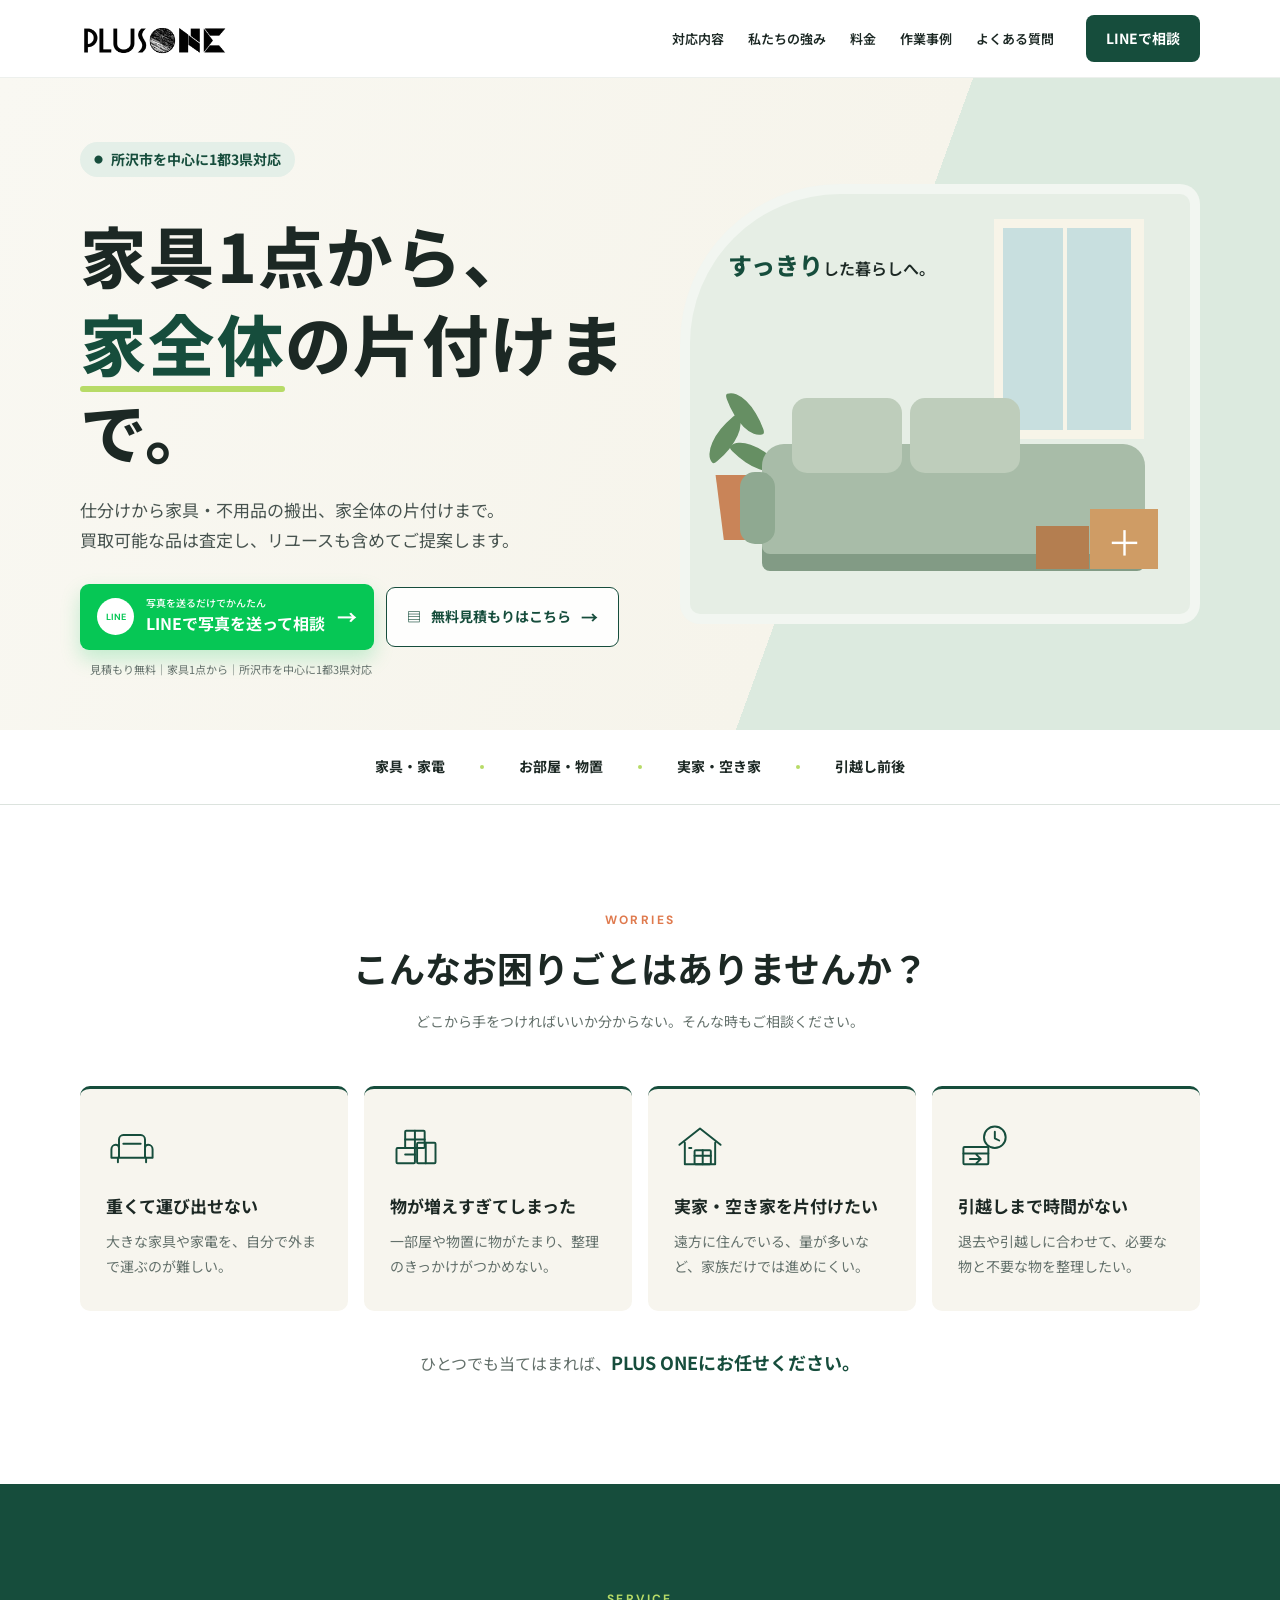
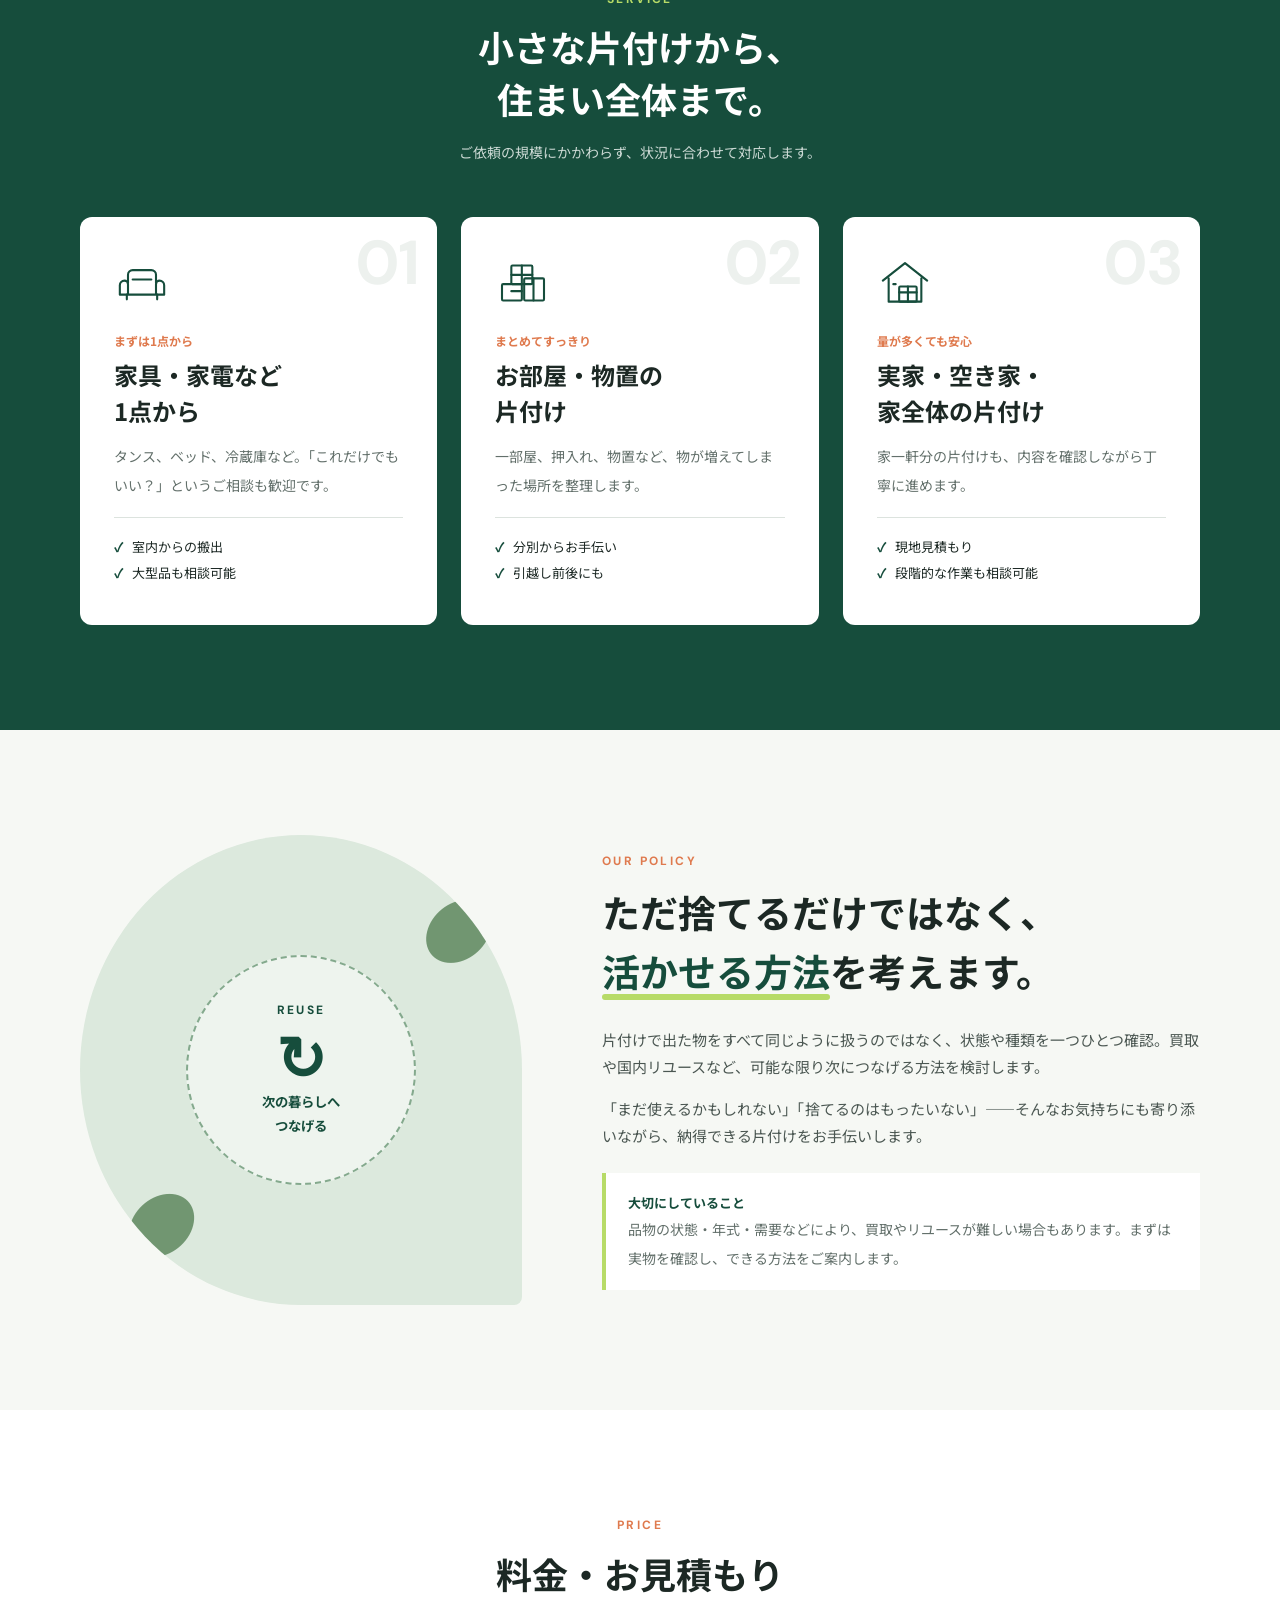
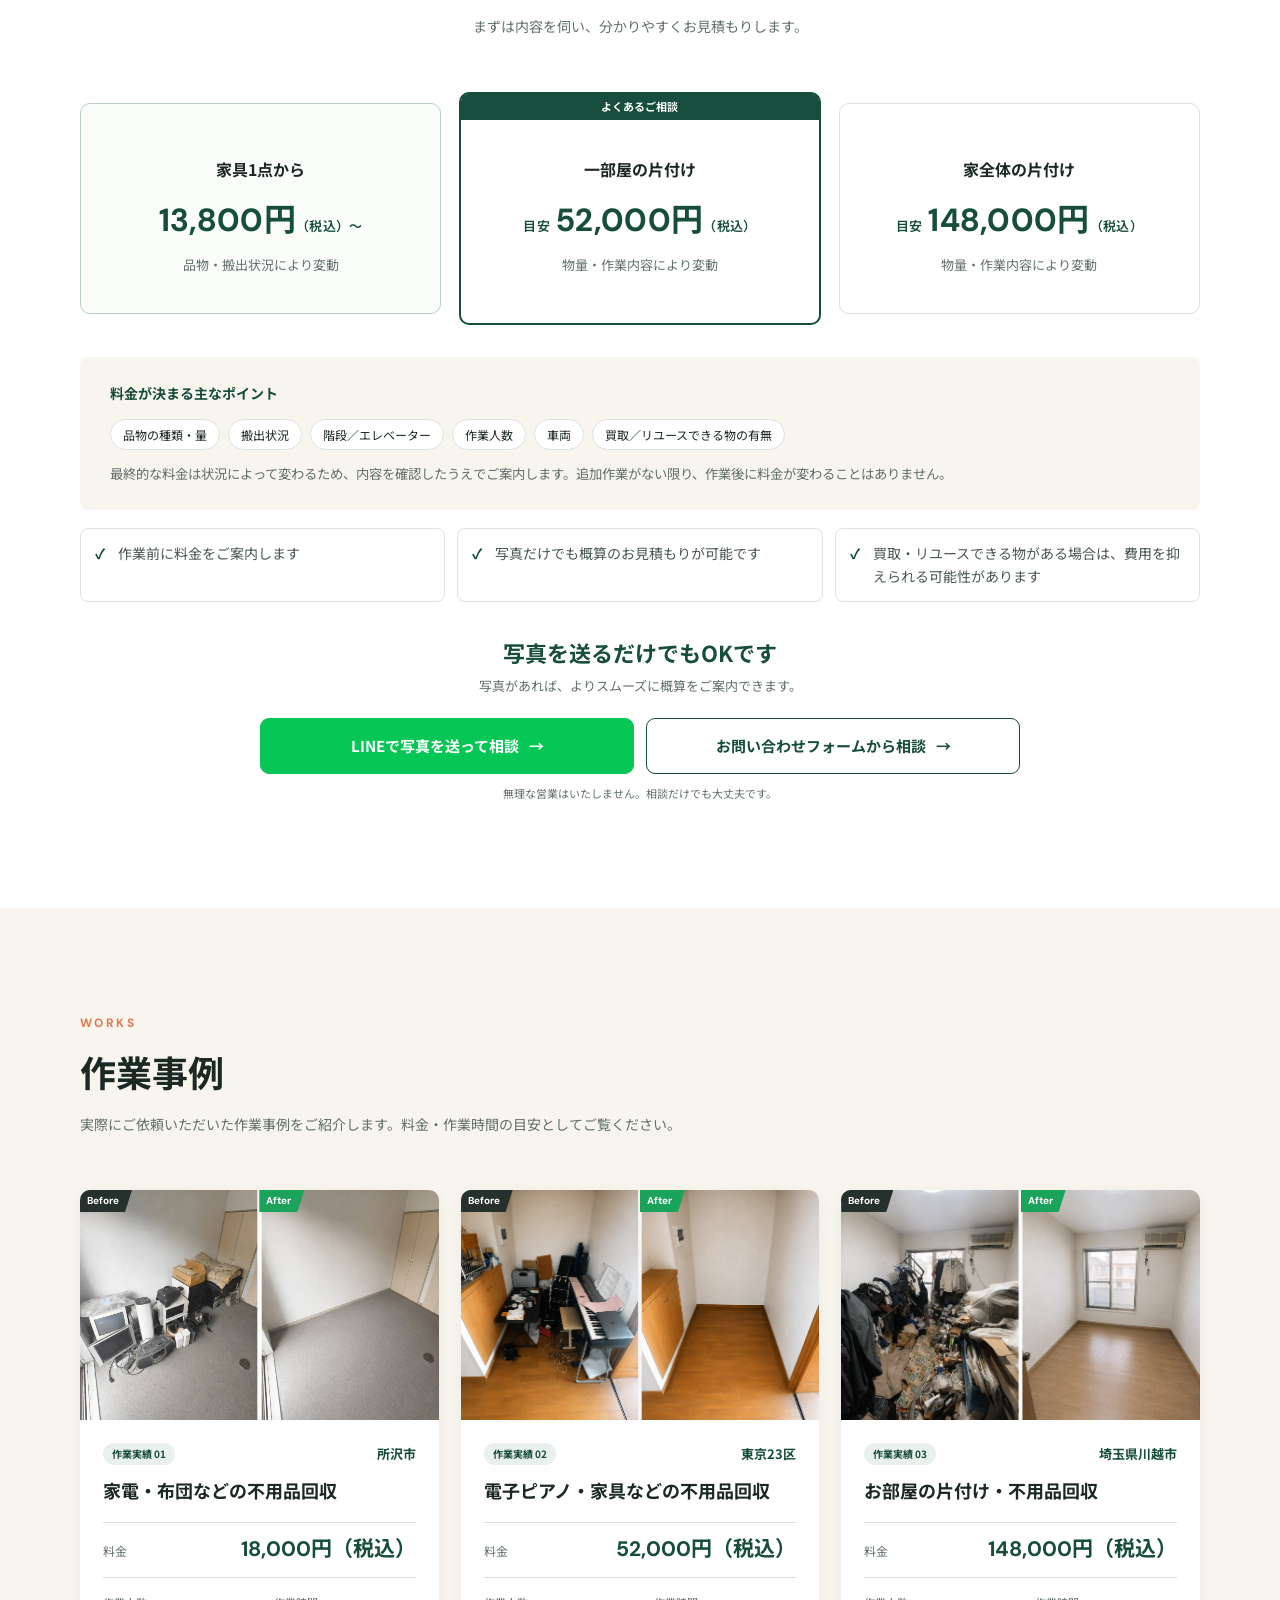
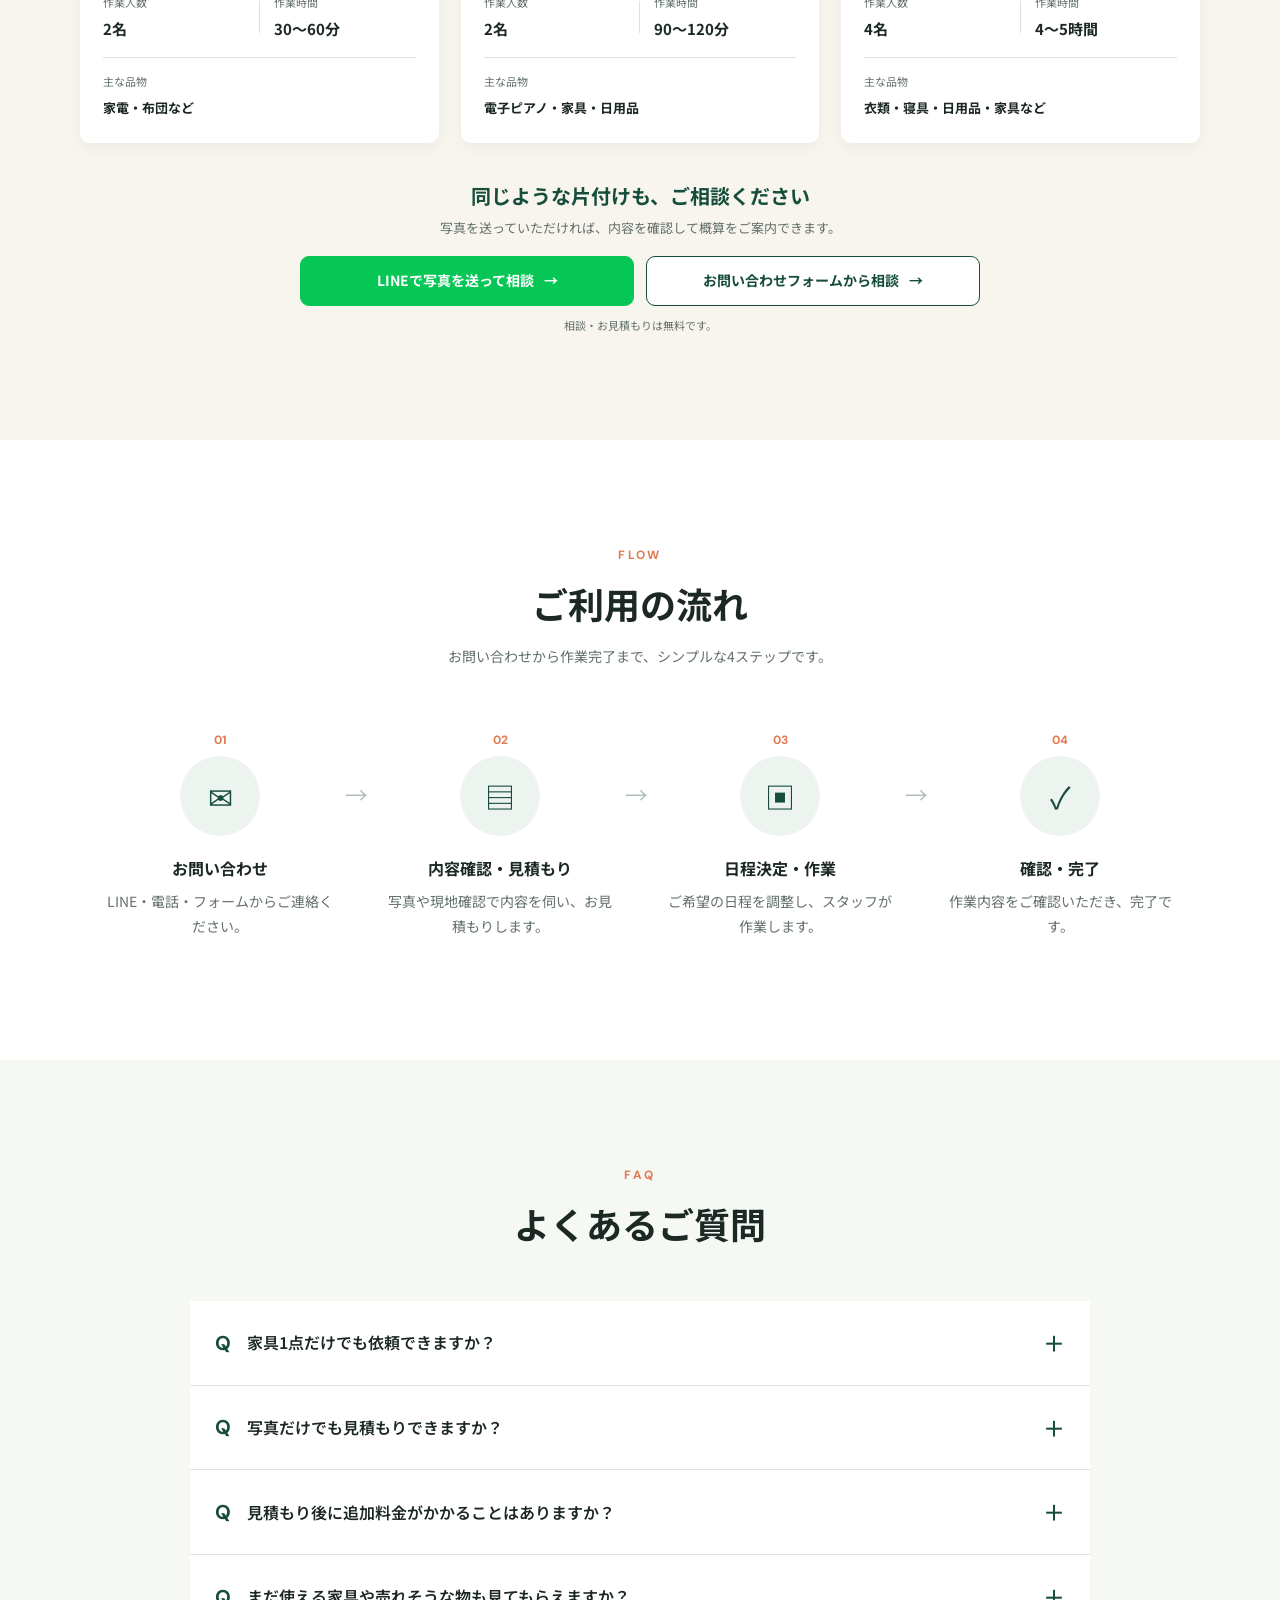
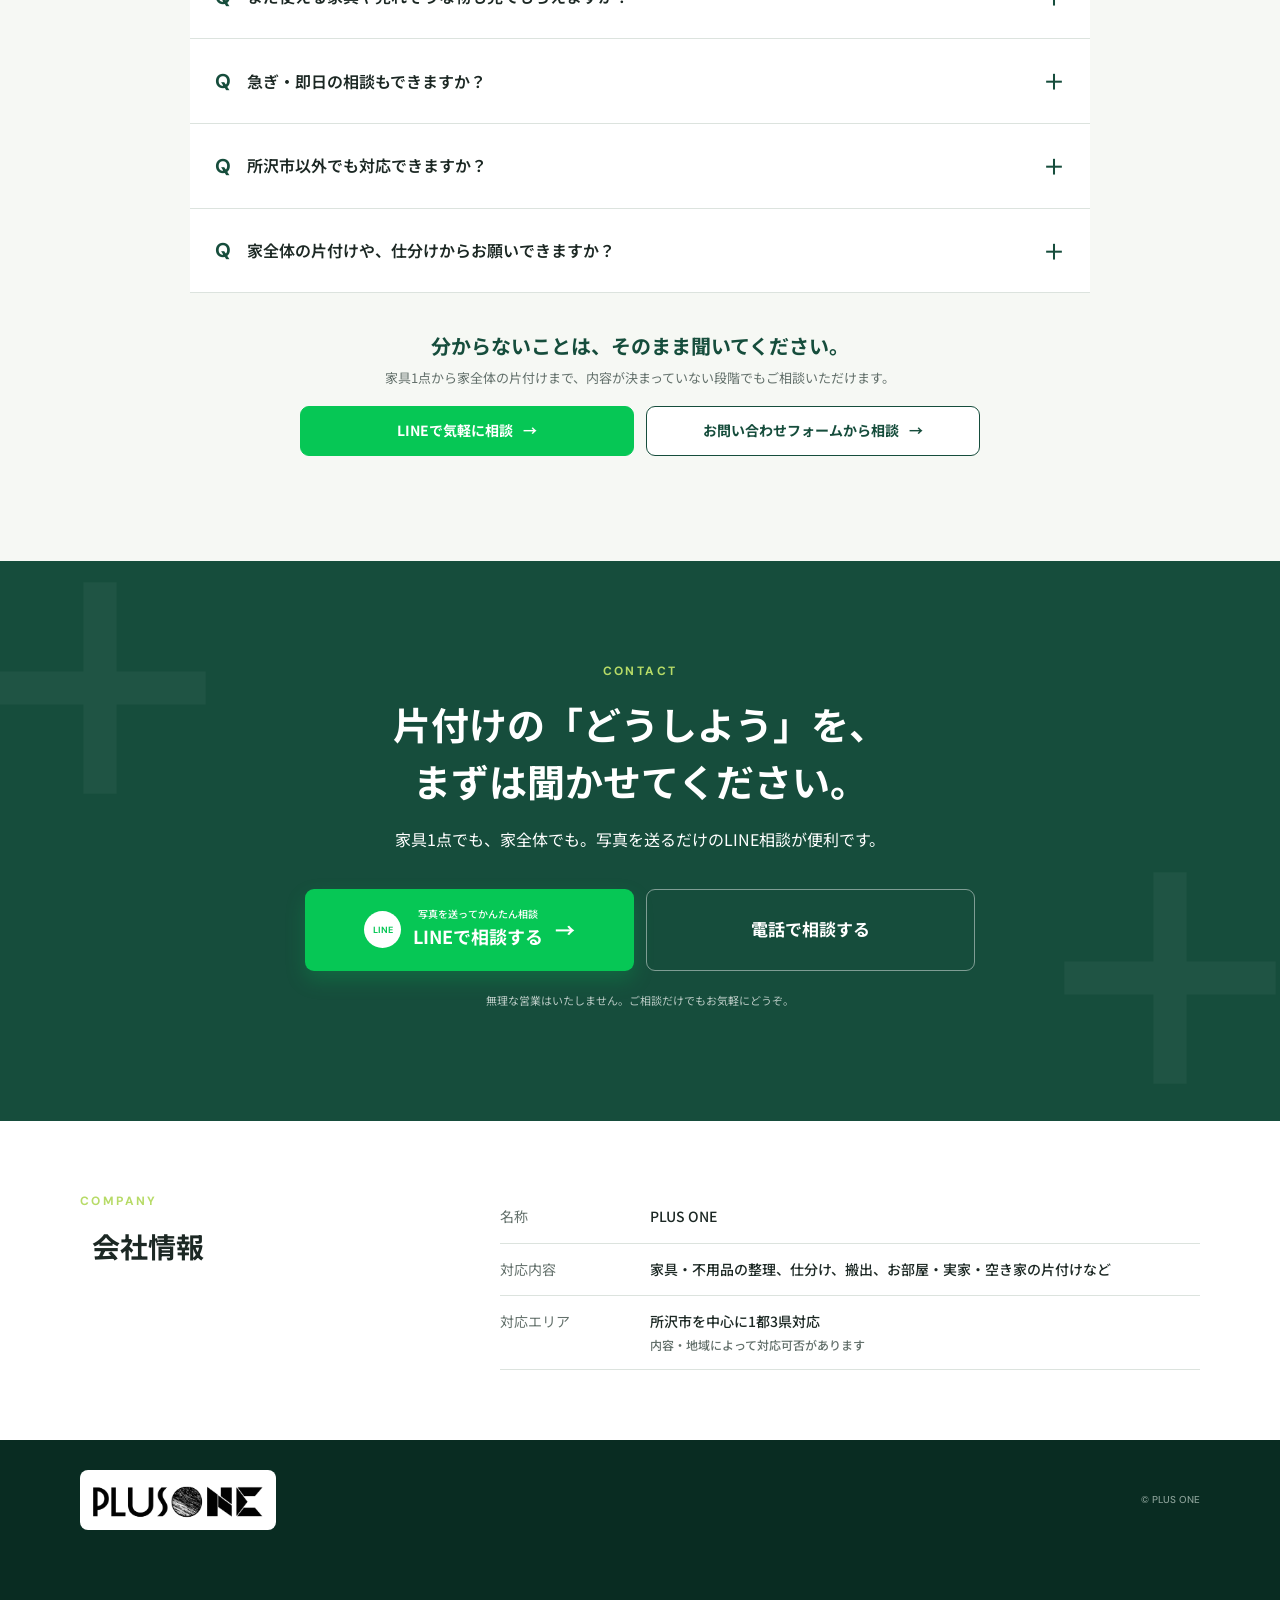
==== index.html @ 4923d628 "料金カードの補足文を簡潔化" ====
<!DOCTYPE html>
<html lang="ja">
<head>
  <meta charset="UTF-8">
  <meta name="viewport" content="width=device-width, initial-scale=1.0">
  <meta name="description" content="PLUS ONEは所沢市を中心に、不用品整理や家具・家電の搬出、お部屋・実家・空き家の片付けをお手伝いします。家具1点から家全体までご相談ください。">
  <title>PLUS ONE｜所沢市の不用品整理・お部屋の片付け</title>
  <link rel="preconnect" href="https://fonts.googleapis.com">
  <link rel="preconnect" href="https://fonts.gstatic.com" crossorigin>
  <link href="https://fonts.googleapis.com/css2?family=DM+Sans:wght@600;700&family=Noto+Sans+JP:wght@400;500;600;700;800&display=swap" rel="stylesheet">
  <link rel="stylesheet" href="styles.css?v=20261005-price-card-estimates">
</head>
<body>
  <header class="site-header">
    <div class="container header-inner">
      <a class="logo header-logo" href="#top" aria-label="PLUS ONE ホーム">
        <img class="header-logo-image" src="plusone-logo.png" width="150" height="50" alt="PLUS ONE 暮らしに、もうひとつの安心を。">
      </a>
      <nav class="desktop-nav" aria-label="メインナビゲーション">
        <a href="#services">対応内容</a><a href="#strength">私たちの強み</a><a href="#price">料金</a><a href="#works">作業事例</a><a href="#faq">よくある質問</a>
      </nav>
      <a class="header-cta" href="https://lin.ee/5X65XVP">LINEで相談</a>
    </div>
  </header>

  <main id="top">
    <section class="hero">
      <div class="container hero-grid">
        <div class="hero-copy">
          <p class="area-label"><span aria-hidden="true">●</span> 所沢市を中心に1都3県対応</p>
          <h1>家具1点から、<br><em>家全体</em>の片付けまで。</h1>
          <p class="hero-lead">仕分けから家具・不用品の搬出、家全体の片付けまで。<br>買取可能な品は査定し、リユースも含めてご提案します。</p>
          <div class="hero-actions">
            <a class="button button-line" href="https://lin.ee/5X65XVP"><span class="line-icon" aria-hidden="true">LINE</span><span><small>写真を送るだけでかんたん</small>LINEで写真を送って相談</span><b aria-hidden="true">→</b></a>
            <a class="button button-phone" href="#contact"><span aria-hidden="true">▤</span> 無料見積もりはこちら</a>
          </div>
          <div class="hero-contact-meta">
            <p class="hero-note">見積もり無料｜家具1点から｜所沢市を中心に1都3県対応</p>
          </div>
        </div>
        <div class="hero-visual" aria-label="片付いた心地よい部屋をイメージしたイラスト">
          <div class="sun"></div><div class="window"><i></i><i></i></div>
          <div class="plant"><i></i><i></i><i></i><b></b></div>
          <div class="sofa"><i></i><i></i><b></b></div>
          <div class="box box-one">＋</div><div class="box box-two"></div>
          <p><span>すっきり</span>した暮らしへ。</p>
        </div>
      </div>
      <div class="hero-trust">
        <div class="container"><span>家具・家電</span><i></i><span>お部屋・物置</span><i></i><span>実家・空き家</span><i></i><span>引越し前後</span></div>
      </div>
    </section>

    <section class="section concerns">
      <div class="container">
        <div class="section-heading"><p>WORRIES</p><h2>こんなお困りごとは<br class="mobile-only">ありませんか？</h2><span>どこから手をつければいいか分からない。そんな時もご相談ください。</span></div>
        <div class="concern-grid">
          <article><span class="line-art" aria-hidden="true"><svg viewBox="0 0 48 48"><path d="M12 24v-7a4 4 0 0 1 4-4h16a4 4 0 0 1 4 4v7"/><path d="M9 22a4 4 0 0 0-4 4v8h38v-8a4 4 0 0 0-4-4 3 3 0 0 0-3 3v9H12v-9a3 3 0 0 0-3-3Z"/><path d="M11 34v4m26-4v4M16 21h16"/></svg></span><h3>重くて運び出せない</h3><p>大きな家具や家電を、自分で外まで運ぶのが難しい。</p></article>
          <article><span class="line-art" aria-hidden="true"><svg viewBox="0 0 48 48"><rect x="6" y="25" width="17" height="14" rx="1"/><rect x="25" y="20" width="17" height="19" rx="1"/><rect x="14" y="9" width="18" height="16" rx="1"/><path d="M14 31h9m10-11v19M14 17h18m-9-8v16"/></svg></span><h3>物が増えすぎてしまった</h3><p>一部屋や物置に物がたまり、整理のきっかけがつかめない。</p></article>
          <article><span class="line-art" aria-hidden="true"><svg viewBox="0 0 48 48"><path d="M5 22 24 7l19 15M10 20v20h28V20"/><rect x="19" y="27" width="15" height="13" rx="1"/><path d="M19 32h15m-7.5-5v13M14 25h2"/></svg></span><h3>実家・空き家を片付けたい</h3><p>遠方に住んでいる、量が多いなど、家族だけでは進めにくい。</p></article>
          <article><span class="line-art" aria-hidden="true"><svg viewBox="0 0 48 48"><rect x="5" y="24" width="23" height="16" rx="1"/><path d="M5 30h23M11 35h10m-4-4 4 4-4 4"/><circle cx="34" cy="15" r="10"/><path d="M34 10v6l4 2"/></svg></span><h3>引越しまで時間がない</h3><p>退去や引越しに合わせて、必要な物と不要な物を整理したい。</p></article>
        </div>
        <p class="center-message">ひとつでも当てはまれば、<strong>PLUS ONEにお任せください。</strong></p>
      </div>
    </section>

    <section class="section services" id="services">
      <div class="container">
        <div class="section-heading light"><p>SERVICE</p><h2>小さな片付けから、<br>住まい全体まで。</h2><span>ご依頼の規模にかかわらず、状況に合わせて対応します。</span></div>
        <div class="service-grid">
          <article><div class="service-number">01</div><div class="service-icon" aria-hidden="true"><svg viewBox="0 0 48 48"><path d="M12 24v-7a4 4 0 0 1 4-4h16a4 4 0 0 1 4 4v7"/><path d="M9 22a4 4 0 0 0-4 4v8h38v-8a4 4 0 0 0-4-4 3 3 0 0 0-3 3v9H12v-9a3 3 0 0 0-3-3Z"/><path d="M11 34v4m26-4v4M16 21h16"/></svg></div><p>まずは1点から</p><h3>家具・家電など<br>1点から</h3><span>タンス、ベッド、冷蔵庫など。「これだけでもいい？」というご相談も歓迎です。</span><ul><li>室内からの搬出</li><li>大型品も相談可能</li></ul></article>
          <article><div class="service-number">02</div><div class="service-icon" aria-hidden="true"><svg viewBox="0 0 48 48"><rect x="6" y="25" width="17" height="14" rx="1"/><rect x="25" y="20" width="17" height="19" rx="1"/><rect x="14" y="9" width="18" height="16" rx="1"/><path d="M14 31h9m10-11v19M14 17h18m-9-8v16"/></svg></div><p>まとめてすっきり</p><h3>お部屋・物置の<br>片付け</h3><span>一部屋、押入れ、物置など、物が増えてしまった場所を整理します。</span><ul><li>分別からお手伝い</li><li>引越し前後にも</li></ul></article>
          <article><div class="service-number">03</div><div class="service-icon" aria-hidden="true"><svg viewBox="0 0 48 48"><path d="M5 22 24 7l19 15M10 20v20h28V20"/><rect x="19" y="27" width="15" height="13" rx="1"/><path d="M19 32h15m-7.5-5v13M14 25h2"/></svg></div><p>量が多くても安心</p><h3>実家・空き家・<br>家全体の片付け</h3><span>家一軒分の片付けも、内容を確認しながら丁寧に進めます。</span><ul><li>現地見積もり</li><li>段階的な作業も相談可能</li></ul></article>
        </div>
      </div>
    </section>

    <section class="section strength" id="strength">
      <div class="container strength-grid">
        <div class="reuse-visual"><div class="reuse-circle"><span>REUSE</span><b>↻</b><small>次の暮らしへ<br>つなげる</small></div><i class="leaf leaf-a">●</i><i class="leaf leaf-b">●</i></div>
        <div class="strength-copy">
          <p class="eyebrow">OUR POLICY</p>
          <h2>ただ捨てるだけではなく、<br><em>活かせる方法</em>を考えます。</h2>
          <p>片付けで出た物をすべて同じように扱うのではなく、状態や種類を一つひとつ確認。買取や国内リユースなど、可能な限り次につなげる方法を検討します。</p>
          <p>「まだ使えるかもしれない」「捨てるのはもったいない」——そんなお気持ちにも寄り添いながら、納得できる片付けをお手伝いします。</p>
          <div class="notice"><b>大切にしていること</b><span>品物の状態・年式・需要などにより、買取やリユースが難しい場合もあります。まずは実物を確認し、できる方法をご案内します。</span></div>
        </div>
      </div>
    </section>

    <section class="section pricing" id="price">
      <div class="container">
        <div class="section-heading"><p>PRICE</p><h2>料金・お見積もり</h2><span>まずは内容を伺い、分かりやすくお見積もりします。</span></div>
        <div class="price-grid">
          <article class="starter-price"><p>家具1点から</p><h3 class="price-amount">13,800円<small>（税込）〜</small></h3><span>品物・搬出状況により変動</span></article>
          <article class="featured"><b>よくあるご相談</b><p>一部屋の片付け</p><h3 class="price-amount"><small class="price-guide">目安</small>52,000円<small>（税込）</small></h3><span>物量・作業内容により変動</span></article>
          <article><p>家全体の片付け</p><h3 class="price-amount"><small class="price-guide">目安</small>148,000円<small>（税込）</small></h3><span>物量・作業内容により変動</span></article>
        </div>
        <div class="price-note">
          <b>料金が決まる主なポイント</b>
          <div class="price-factors">
            <span>品物の種類・量</span><span>搬出状況</span><span>階段／エレベーター</span><span>作業人数</span><span>車両</span><span>買取／リユースできる物の有無</span>
          </div>
          <small>最終的な料金は状況によって変わるため、内容を確認したうえでご案内します。追加作業がない限り、作業後に料金が変わることはありません。</small>
        </div>
        <ul class="price-assurance" aria-label="料金についてのご案内">
          <li>作業前に料金をご案内します</li>
          <li>写真だけでも概算のお見積もりが可能です</li>
          <li>買取・リユースできる物がある場合は、費用を抑えられる可能性があります</li>
        </ul>
        <div class="price-consultation">
          <div class="price-consultation-heading">
            <h3>写真を送るだけでもOKです</h3>
            <p>写真があれば、よりスムーズに概算をご案内できます。</p>
          </div>
          <div class="price-consultation-actions">
            <a class="price-consultation-line" href="https://lin.ee/5X65XVP">LINEで写真を送って相談 <b aria-hidden="true">→</b></a>
            <a class="price-consultation-form" href="https://plusone-jpn.com/contact/">お問い合わせフォームから相談 <b aria-hidden="true">→</b></a>
          </div>
          <p class="price-consultation-note">無理な営業はいたしません。相談だけでも大丈夫です。</p>
        </div>
      </div>
    </section>

    <section class="section works" id="works">
      <div class="container">
        <div class="section-heading align-left"><p>WORKS</p><h2>作業事例</h2><span>実際にご依頼いただいた作業事例をご紹介します。料金・作業時間の目安としてご覧ください。</span></div>
        <div class="works-grid">
          <article class="work-card">
            <div class="work-photo-wrap"><img class="work-photo" src="6524.jpg" alt="所沢市での片付け作業事例"></div>
            <div class="work-body">
              <div class="work-card-meta"><p class="preparing">作業実績 01</p><p class="work-area">所沢市</p></div>
              <h3>家電・布団などの不用品回収</h3>
              <div class="work-price"><span>料金</span><strong>18,000円（税込）</strong></div>
              <div class="work-scale"><span><small>作業人数</small><strong>2名</strong></span><i aria-hidden="true"></i><span><small>作業時間</small><strong>30〜60分</strong></span></div>
              <p class="work-items"><span>主な品物</span><strong>家電・布団など</strong></p>
            </div>
          </article>
          <article class="work-card">
            <div class="work-photo-wrap"><img class="work-photo" src="plusone-before-after.webp" alt="東京23区のマンションで電子ピアノ・家具を回収した作業事例"></div>
            <div class="work-body">
              <div class="work-card-meta"><p class="preparing">作業実績 02</p><p class="work-area">東京23区</p></div>
              <h3>電子ピアノ・家具などの不用品回収</h3>
              <div class="work-price"><span>料金</span><strong>52,000円（税込）</strong></div>
              <div class="work-scale"><span><small>作業人数</small><strong>2名</strong></span><i aria-hidden="true"></i><span><small>作業時間</small><strong>90〜120分</strong></span></div>
              <p class="work-items"><span>主な品物</span><strong>電子ピアノ・家具・日用品</strong></p>
            </div>
          </article>
          <article class="work-card">
            <div class="work-photo-wrap"><img class="work-photo" src="kawagoe-before-after.webp" alt="埼玉県川越市のアパート3階での片付け・不用品回収事例"></div>
            <div class="work-body">
              <div class="work-card-meta"><p class="preparing">作業実績 03</p><p class="work-area">埼玉県川越市</p></div>
              <h3>お部屋の片付け・不用品回収</h3>
              <div class="work-price"><span>料金</span><strong>148,000円（税込）</strong></div>
              <div class="work-scale"><span><small>作業人数</small><strong>4名</strong></span><i aria-hidden="true"></i><span><small>作業時間</small><strong>4〜5時間</strong></span></div>
              <p class="work-items"><span>主な品物</span><strong>衣類・寝具・日用品・家具など</strong></p>
            </div>
          </article>
        </div>
        <div class="works-consultation">
          <h3>同じような片付けも、ご相談ください</h3>
          <p>写真を送っていただければ、内容を確認して概算をご案内できます。</p>
          <div class="works-consultation-actions">
            <a class="works-consultation-line" href="https://lin.ee/5X65XVP">LINEで写真を送って相談 <b aria-hidden="true">→</b></a>
            <a class="works-consultation-form" href="https://plusone-jpn.com/contact/">お問い合わせフォームから相談 <b aria-hidden="true">→</b></a>
          </div>
          <small class="works-consultation-note">相談・お見積もりは無料です。</small>
        </div>
      </div>
    </section>

    <section class="section flow" id="flow">
      <div class="container">
        <div class="section-heading"><p>FLOW</p><h2>ご利用の流れ</h2><span>お問い合わせから作業完了まで、シンプルな4ステップです。</span></div>
        <ol class="flow-list">
          <li><b>01</b><span class="flow-icon">✉</span><div><h3>お問い合わせ</h3><p>LINE・電話・フォームからご連絡ください。</p></div></li>
          <li><b>02</b><span class="flow-icon">▤</span><div><h3>内容確認・見積もり</h3><p>写真や現地確認で内容を伺い、お見積もりします。</p></div></li>
          <li><b>03</b><span class="flow-icon">▣</span><div><h3>日程決定・作業</h3><p>ご希望の日程を調整し、スタッフが作業します。</p></div></li>
          <li><b>04</b><span class="flow-icon">✓</span><div><h3>確認・完了</h3><p>作業内容をご確認いただき、完了です。</p></div></li>
        </ol>
      </div>
    </section>

    <section class="section faq" id="faq">
      <div class="container narrow">
        <div class="section-heading"><p>FAQ</p><h2>よくあるご質問</h2></div>
        <div class="faq-list">
          <details name="faq-accordion"><summary><b>Q</b>家具1点だけでも依頼できますか？<span aria-hidden="true">＋</span></summary><p><b>A</b>はい、家具1点からご相談いただけます。品物の大きさや搬出状況などを確認したうえで料金をご案内します。1点のみの場合は出張・車両費などの関係で割高になる場合もあるため、ご自身で処分できる方法がある場合は、その方法も含めてご案内します。</p></details>
          <details name="faq-accordion"><summary><b>Q</b>写真だけでも見積もりできますか？<span aria-hidden="true">＋</span></summary><p><b>A</b>はい。LINEなどで品物やお部屋、搬出経路が分かる写真を送っていただければ、概算のお見積もりをご案内できます。内容によっては正確な料金確認のため、追加の写真や現地確認をお願いする場合があります。</p></details>
          <details name="faq-accordion"><summary><b>Q</b>見積もり後に追加料金がかかることはありますか？<span aria-hidden="true">＋</span></summary><p><b>A</b>作業前に内容と料金をご案内し、ご納得いただいてから作業を開始します。事前に伺っていない品物の追加や作業内容の変更などがない限り、作業後に料金が変わることはありません。</p></details>
          <details name="faq-accordion"><summary><b>Q</b>まだ使える家具や売れそうな物も見てもらえますか？<span aria-hidden="true">＋</span></summary><p><b>A</b>はい。買取やリユースが可能か確認します。できるだけ捨てずに活かせる方法を検討します。ただし、状態や品物によっては買取・リユースできない場合があります。</p></details>
          <details name="faq-accordion"><summary><b>Q</b>急ぎ・即日の相談もできますか？<span aria-hidden="true">＋</span></summary><p><b>A</b>はい、ご相談いただけます。当日の予約状況や作業内容によって対応できない場合もありますが、まずは希望日時をお知らせください。できる限り対応可能な日程をご案内します。</p></details>
          <details name="faq-accordion"><summary><b>Q</b>所沢市以外でも対応できますか？<span aria-hidden="true">＋</span></summary><p><b>A</b>はい。所沢市を中心に、埼玉県・東京都など周辺地域もご相談いただけます。地域や作業内容によって対応可否が異なる場合がありますので、作業場所をお知らせください。</p></details>
          <details name="faq-accordion"><summary><b>Q</b>家全体の片付けや、仕分けからお願いできますか？<span aria-hidden="true">＋</span></summary><p><b>A</b>はい。家具1点だけでなく、お部屋・実家・空き家などの片付けもご相談いただけます。「何を残すか決まっていない」という段階でも、仕分け・搬出・買取やリユースの検討まで、内容に合わせて対応します。</p></details>
        </div>
        <div class="faq-consultation">
          <h3>分からないことは、そのまま聞いてください。</h3>
          <p>家具1点から家全体の片付けまで、内容が決まっていない段階でもご相談いただけます。</p>
          <div class="faq-consultation-actions">
            <a class="faq-consultation-line" href="https://lin.ee/5X65XVP">LINEで気軽に相談 <b aria-hidden="true">→</b></a>
            <a class="faq-consultation-form" href="https://plusone-jpn.com/contact/">お問い合わせフォームから相談 <b aria-hidden="true">→</b></a>
          </div>
        </div>
      </div>
    </section>

    <section class="contact" id="contact">
      <div class="container contact-inner">
        <p class="eyebrow">CONTACT</p><h2>片付けの「どうしよう」を、<br>まずは聞かせてください。</h2><p>家具1点でも、家全体でも。写真を送るだけのLINE相談が便利です。</p>
        <div class="contact-actions">
          <a class="button button-line" href="https://lin.ee/5X65XVP"><span class="line-icon">LINE</span><span><small>写真を送ってかんたん相談</small>LINEで相談する</span><b>→</b></a>
          <a class="phone-unset" href="tel:07085431631"><strong>電話で相談する</strong></a>
        </div>
        <p class="contact-note">無理な営業はいたしません。ご相談だけでもお気軽にどうぞ。</p>
      </div>

      <div class="company">
        <div class="container company-grid">
        <div><p class="eyebrow">COMPANY</p><h2>会社情報</h2></div>
        <dl><div><dt>名称</dt><dd>PLUS ONE</dd></div><div><dt>対応内容</dt><dd>家具・不用品の整理、仕分け、搬出、お部屋・実家・空き家の片付けなど</dd></div><div><dt>対応エリア</dt><dd>所沢市を中心に1都3県対応<small>内容・地域によって対応可否があります</small></dd></div></dl>
        </div>
      </div>
    </section>
  </main>

  <footer><div class="container"><a class="logo footer-logo" href="#top" aria-label="PLUS ONE ホーム"><img class="footer-logo-image" src="plusone-logo.png" width="180" height="60" alt="PLUS ONE 暮らしに、もうひとつの安心を。"></a><p>© PLUS ONE</p></div></footer>

  <nav class="mobile-fixed" aria-label="お問い合わせ">
    <a href="tel:07085431631"><span>☎</span>電話</a><a class="line" href="https://lin.ee/5X65XVP"><span>LINE</span>LINE相談</a><a href="https://plusone-jpn.com/contact/"><span>▤</span>お問い合わせ</a>
  </nav>
  <script src="script.js"></script>
</body>
</html>
---- styles.css ----
:root{--green:#164d3c;--green-dark:#0c3529;--mint:#dff1e6;--lime:#b7db67;--cream:#f7f5ee;--orange:#df7a4e;--ink:#1c2824;--muted:#63706b;--line:#dce3de;--white:#fff;--shadow:0 16px 40px rgba(15,53,42,.10)}
*{box-sizing:border-box}html{scroll-behavior:smooth;scroll-padding-top:82px}body{margin:0;color:var(--ink);font-family:"Noto Sans JP",sans-serif;font-size:16px;line-height:1.8;background:#fff}a{color:inherit;text-decoration:none}.container{width:min(1120px,calc(100% - 40px));margin:auto}.narrow{max-width:900px}.site-header{height:78px;background:rgba(255,255,255,.96);position:sticky;top:0;z-index:30;border-bottom:1px solid #edf0ed}.header-inner{height:100%;display:flex;align-items:center;gap:32px}.logo{display:flex;align-items:center;gap:10px;font-family:"DM Sans",sans-serif;font-size:22px;font-weight:700;letter-spacing:.04em;line-height:1}.logo-mark{display:grid;place-items:center;width:38px;height:38px;border-radius:50% 50% 50% 12px;background:var(--green);color:var(--lime);font-size:26px}.logo small{display:block;font-family:"Noto Sans JP",sans-serif;font-size:8px;letter-spacing:.08em;margin-top:5px;color:var(--muted)}.desktop-nav{display:flex;gap:24px;margin-left:auto;font-size:13px;font-weight:600}.desktop-nav a:hover{color:var(--green)}.header-cta{background:var(--green);color:#fff;padding:11px 20px;border-radius:8px;font-size:14px;font-weight:700}.hero{background:linear-gradient(110deg,#f9f8f2 0%,#f6f4eb 63%,#dceadf 63%)}.hero-grid{min-height:600px;display:grid;grid-template-columns:1.03fr .97fr;align-items:center;gap:48px;padding-top:50px;padding-bottom:50px}.area-label{display:inline-flex;align-items:center;gap:8px;background:#e4efe8;color:var(--green);padding:5px 14px;border-radius:99px;font-size:14px;font-weight:700}.area-label span{font-size:9px}.hero h1{font-size:clamp(42px,5.2vw,68px);letter-spacing:.02em;line-height:1.32;margin:20px 0;font-weight:800}.hero h1 em,.strength h2 em{color:var(--green);font-style:normal;position:relative}.hero h1 em:after,.strength h2 em:after{content:"";position:absolute;left:0;right:0;bottom:-2px;height:6px;background:var(--lime);border-radius:5px}.hero-lead{font-size:17px;color:#47534f}.hero-actions{display:flex;gap:12px;margin-top:28px}.button{min-height:66px;border-radius:9px;display:flex;justify-content:center;align-items:center;font-weight:700}.button-line{background:#06c755;color:#fff;gap:12px;padding:10px 17px;box-shadow:0 9px 20px rgba(6,199,85,.22)}.button-line small{display:block;font-size:10px;font-weight:500;line-height:1.3}.button-line b{font-size:20px}.line-icon{font-family:"DM Sans";font-size:9px;background:#fff;color:#06c755;border-radius:50%;width:37px;height:37px;display:grid;place-items:center}.button-phone{border:1px solid #aeb8b3;padding:10px 22px;background:#fff}.hero-contact-meta{display:flex;align-items:center;gap:14px;margin:10px 0 0 10px;flex-wrap:wrap}.hero-note{font-size:11px;color:var(--muted);margin:0}.hero-phone{font-size:13px;color:var(--green);font-weight:700;white-space:nowrap}.hero-visual{height:440px;position:relative;border-radius:160px 20px 20px 20px;background:#e6eee5;overflow:hidden;border:10px solid rgba(255,255,255,.45)}.hero-visual p{position:absolute;top:38px;left:38px;line-height:1.4;font-weight:600}.hero-visual p span{color:var(--green);font-size:24px;font-weight:800}.sun{position:absolute;right:72px;top:42px;width:60px;height:60px;border-radius:50%;background:#d4e699}.window{position:absolute;right:46px;top:25px;width:150px;height:220px;border:9px solid #f7f4e8;background:#c8dfdf;display:grid;grid-template-columns:1fr 1fr;gap:5px}.window i{border-right:4px solid #f7f4e8}.sofa{position:absolute;left:72px;right:45px;bottom:60px;height:110px;background:#a8bca8;border-radius:22px 22px 8px 8px;box-shadow:0 17px 0 #829b85}.sofa:before{content:"";position:absolute;left:-22px;top:28px;width:35px;height:72px;background:#8fa991;border-radius:15px}.sofa i{position:absolute;top:-46px;width:110px;height:75px;background:#becdbb;border-radius:15px}.sofa i:first-child{left:30px}.sofa i:nth-child(2){left:148px}.plant{position:absolute;left:20px;bottom:74px}.plant b{display:block;width:55px;height:65px;background:#c98458;clip-path:polygon(10% 0,90% 0,75% 100%,25% 100%)}.plant i{position:absolute;width:50px;height:24px;background:#668f63;border-radius:100% 10%;transform:rotate(45deg);top:-30px;left:20px}.plant i:nth-child(2){transform:rotate(140deg);left:-10px;top:-48px}.plant i:nth-child(3){transform:rotate(70deg);left:10px;top:-73px}.box{position:absolute;background:#cf9c65;bottom:45px;right:32px;color:#fff;font-size:35px;text-align:center;width:68px;height:60px}.box-two{right:101px;width:53px;height:43px;background:#b47e50}.hero-trust{background:#fff;border-bottom:1px solid var(--line)}.hero-trust .container{height:74px;display:flex;align-items:center;justify-content:center;gap:35px;font-size:14px;font-weight:700}.hero-trust i{width:4px;height:4px;border-radius:50%;background:var(--lime)}.section{padding:105px 0}.section-heading{text-align:center;margin-bottom:52px}.section-heading>p,.eyebrow{font-family:"DM Sans",sans-serif;color:var(--orange);font-size:12px;letter-spacing:.2em;font-weight:700;margin:0 0 10px}.section-heading h2{font-size:36px;line-height:1.45;margin:0 0 12px}.section-heading>span{color:var(--muted);font-size:14px}.concerns{background:#fff}.concern-grid{display:grid;grid-template-columns:repeat(4,1fr);gap:16px}.concern-grid article{background:var(--cream);padding:32px 26px;border-radius:10px;border-top:3px solid var(--green)}.concern-grid h3{font-size:17px;margin:18px 0 7px}.concern-grid p{font-size:13px;color:var(--muted);margin:0}.line-art{width:52px;height:52px;color:var(--green);display:grid;place-items:center}.line-art svg{display:block;width:52px;height:52px;fill:none;stroke:currentColor;stroke-width:1.8;stroke-linecap:round;stroke-linejoin:round}.center-message{text-align:center;margin:35px 0 0;color:var(--muted)}.center-message strong{color:var(--green);font-size:18px}.services{background:var(--green);color:#fff}.section-heading.light>p{color:var(--lime)}.section-heading.light>span{color:#cbd9d4}.service-grid{display:grid;grid-template-columns:repeat(3,1fr);gap:24px}.service-grid article{position:relative;background:#fff;color:var(--ink);border-radius:12px;padding:38px 34px;overflow:hidden}.service-number{position:absolute;right:18px;top:5px;color:#edf1ee;font:700 62px "DM Sans"}.service-icon{width:56px;height:70px;color:var(--green);display:grid;place-items:start center}.service-icon svg{display:block;width:56px;height:56px;fill:none;stroke:currentColor;stroke-width:1.8;stroke-linecap:round;stroke-linejoin:round}.service-grid article>p{color:var(--orange);font-weight:700;font-size:12px;margin:5px 0}.service-grid h3{font-size:24px;line-height:1.5;margin:5px 0 12px}.service-grid article>span{font-size:14px;color:var(--muted)}.service-grid ul{padding:14px 0 0;margin:18px 0 0;border-top:1px solid var(--line);list-style:none}.service-grid li{font-size:13px;margin:3px 0}.service-grid li:before{content:"✓";color:var(--green);margin-right:8px;font-weight:800}.strength{background:#f6f8f4}.strength-grid{display:grid;grid-template-columns:.85fr 1.15fr;gap:80px;align-items:center}.reuse-visual{height:470px;background:#dce9dd;border-radius:50% 50% 8px 50%;display:grid;place-items:center;position:relative;overflow:hidden}.reuse-circle{width:230px;height:230px;border:2px dashed #84a98d;border-radius:50%;display:flex;flex-direction:column;align-items:center;justify-content:center;color:var(--green);background:rgba(255,255,255,.5)}.reuse-circle span{font:700 12px "DM Sans";letter-spacing:.2em}.reuse-circle b{font-size:60px;line-height:1.2}.reuse-circle small{text-align:center;font-weight:700}.leaf{position:absolute;color:#719671;font-size:70px}.leaf-a{left:40px;bottom:20px}.leaf-b{right:35px;top:30px}.strength h2{font-size:38px;line-height:1.55;margin:8px 0 25px}.strength-copy>p:not(.eyebrow){font-size:15px;color:#4b5752}.notice{background:#fff;border-left:4px solid var(--lime);padding:18px 22px;margin-top:24px}.notice b{display:block;color:var(--green);font-size:13px}.notice span{font-size:12px;color:var(--muted)}.pricing{background:#fff}.price-grid{display:grid;grid-template-columns:repeat(3,1fr);gap:18px;align-items:center}.price-grid article{border:1px solid var(--line);padding:35px 25px;text-align:center;border-radius:10px}.price-grid article>p{font-weight:700}.price-grid h3{color:var(--green);font-size:20px;margin:18px 0 5px}.price-grid span{font-size:12px;color:var(--muted)}.price-grid .featured{border:2px solid var(--green);padding-top:45px;padding-bottom:45px;position:relative}.price-grid .featured>b{position:absolute;top:0;left:0;right:0;background:var(--green);color:#fff;font-size:11px;padding:3px;border-radius:7px 7px 0 0}.price-note{margin-top:32px;padding:24px 30px;background:var(--cream);display:flex;align-items:center;gap:16px;flex-wrap:wrap;border-radius:8px}.price-note>b{font-size:14px;margin-right:6px}.price-note>span{background:#fff;border:1px solid var(--line);font-size:12px;padding:4px 12px;border-radius:99px}.price-note>small{width:100%;color:var(--muted)}.works{background:var(--cream)}.align-left{text-align:left}.works-grid{display:grid;grid-template-columns:repeat(3,1fr);gap:22px;grid-auto-rows:1fr}.works-grid article{background:#fff;border-radius:10px;overflow:hidden;box-shadow:0 4px 15px rgba(30,50,40,.05);height:100%;display:flex;flex-direction:column;position:relative}.works-grid article:before,.works-grid article:after{position:absolute;top:0;z-index:2;box-sizing:border-box;height:20px;padding:4px 13px 4px 7px;color:#fff;font:700 10px/12px "DM Sans",sans-serif;clip-path:polygon(0 0,100% 0,calc(100% - 7px) 100%,0 100%)}.works-grid article:before{content:"Before";left:0;background:#26312d}.works-grid article:after{content:"After";left:50%;background:#1ca35b}.photo-placeholder{height:205px;background:repeating-linear-gradient(135deg,#e3e9e4,#e3e9e4 2px,#edf1ed 2px,#edf1ed 12px);display:flex;flex-direction:column;align-items:center;justify-content:center;color:#819087}.photo-placeholder span{font:700 14px "DM Sans";letter-spacing:.2em}.photo-placeholder small{font-size:11px}.work-photo{display:block;width:100%;height:250px;object-fit:cover}.works-grid article>div:last-child{padding:23px;flex:1}.preparing{display:inline-block;background:#eaf0eb;color:var(--green);font-size:10px;font-weight:700;padding:2px 9px;border-radius:99px;margin:0}.works-grid h3{font-size:18px;margin:9px 0 15px}.works-grid dl{margin:0}.works-grid dl div{display:flex;border-top:1px solid #edf0ed;padding:5px 0;font-size:12px}.works-grid dt{color:var(--muted);width:90px}.works-grid dd{margin:0}.flow{background:#fff}.flow-list{list-style:none;padding:0;margin:0;display:grid;grid-template-columns:repeat(4,1fr)}.flow-list li{position:relative;text-align:center;padding:10px 24px}.flow-list li:not(:last-child):after{content:"→";position:absolute;right:-8px;top:52px;color:#b2c0ba;font-size:23px}.flow-list li>b{font:700 12px "DM Sans";color:var(--orange);display:block}.flow-icon{display:grid;place-items:center;width:80px;height:80px;border-radius:50%;background:#edf4ef;color:var(--green);font-size:30px;margin:8px auto 18px}.flow-list h3{font-size:16px;margin:0}.flow-list p{font-size:12px;color:var(--muted);margin:6px 0}.faq{background:#f6f8f4}.faq-list details{background:#fff;border-bottom:1px solid var(--line)}.faq-list summary{list-style:none;display:flex;align-items:center;gap:16px;padding:22px 25px;font-weight:600;cursor:pointer}.faq-list summary::-webkit-details-marker{display:none}.faq-list summary>b{font:700 20px "DM Sans";color:var(--green)}.faq-list summary>span{margin-left:auto;color:var(--green);font-size:22px;transition:.2s}.faq-list details[open] summary>span{transform:rotate(45deg)}.faq-list details p{margin:0;padding:0 25px 22px 65px;color:var(--muted);font-size:14px}.faq-list details p b{color:var(--orange);font-size:18px;margin-right:12px}.contact{background:var(--green);color:#fff;text-align:center;position:relative;overflow:hidden}.contact:before,.contact:after{content:"＋";position:absolute;color:rgba(255,255,255,.04);font-size:300px;font-weight:800;line-height:1}.contact:before{left:-50px;top:-40px}.contact:after{right:-40px;top:250px}.contact-inner{position:relative;z-index:1;padding-top:100px;padding-bottom:100px}.contact .eyebrow{color:var(--lime)}.contact h2{font-size:38px;line-height:1.5;margin:12px}.contact>p{color:#c8d5d0}.contact-actions{margin:35px auto 20px;display:grid;grid-template-columns:1fr 1fr;gap:12px;max-width:670px}.contact .button-line{min-height:82px;font-size:18px}.phone-unset{min-height:82px;border:1px solid rgba(255,255,255,.45);border-radius:9px;display:flex;flex-direction:column;justify-content:center}.phone-unset span,.phone-unset small{font-size:10px}.phone-unset strong{font-size:17px}.contact-note{font-size:11px;color:#bacbc5}.company{padding:70px 0;background:#fff;color:var(--ink);text-align:left;position:relative;z-index:1}.company-grid{display:grid;grid-template-columns:1fr 2fr;gap:70px}.company h2{font-size:28px}.company dl{margin:0}.company dl div{display:grid;grid-template-columns:150px 1fr;padding:13px 0;border-bottom:1px solid var(--line);font-size:13px}.company dt{color:var(--muted)}.company dd{margin:0;font-weight:500}.company dd small{display:block;color:var(--muted)}footer{background:#092c22;color:#fff;padding:30px 0 95px}footer .container{display:flex;align-items:center;justify-content:space-between}.footer-logo .logo-mark{background:#fff;color:var(--green)}.footer-logo small{color:#a9bdb6}footer p{font:500 10px "DM Sans";color:#8ba199}.mobile-fixed{display:none}.mobile-only{display:none}
@media(max-width:900px){.desktop-nav{display:none}.header-cta{margin-left:auto}.hero-grid{grid-template-columns:1fr;min-height:auto;padding-top:55px}.hero-visual{height:380px}.concern-grid{grid-template-columns:1fr 1fr}.service-grid,.price-grid,.works-grid{grid-template-columns:1fr}.strength-grid{grid-template-columns:1fr}.reuse-visual{height:360px}.flow-list{grid-template-columns:1fr 1fr;gap:30px}.flow-list li:nth-child(2):after{display:none}}
@media(max-width:600px){.line-art,.line-art svg{width:44px;height:44px}.service-icon{width:52px;height:66px}.service-icon svg{width:52px;height:52px}body{font-size:15px;padding-bottom:65px}.container{width:min(100% - 32px,1120px)}.site-header{height:65px}.logo{font-size:18px}.logo-mark{width:33px;height:33px}.header-cta{font-size:12px;padding:8px 13px}.hero{background:linear-gradient(#f9f8f2 0 62%,#e1ece2 62%)}.hero-grid{padding-top:34px;padding-bottom:32px;gap:30px}.hero h1{font-size:38px;line-height:1.38;margin:14px 0}.hero-lead{font-size:14px}.hero-actions{display:grid}.hero-actions .button-phone{min-height:50px}.hero-contact-meta{display:grid;justify-items:center;margin:12px 0 0;gap:4px}.hero-note{text-align:center;line-height:1.6}.hero-phone{font-size:14px}.hero-visual{height:285px;border-radius:100px 14px 14px 14px}.hero-visual p{top:17px;left:22px;font-size:12px}.hero-visual p span{font-size:18px}.window{height:150px;width:110px;right:20px}.sofa{left:55px;right:20px;bottom:38px;height:65px}.sofa i{width:65px;height:45px;top:-30px}.sofa i:nth-child(2){left:102px}.plant{transform:scale(.7);transform-origin:bottom;bottom:43px;left:3px}.box{transform:scale(.7);transform-origin:bottom right;bottom:27px;right:16px}.box-two{right:65px}.hero-trust{overflow:hidden}.hero-trust .container{justify-content:flex-start;gap:13px;height:55px;font-size:11px;white-space:nowrap}.section{padding:72px 0}.section-heading{margin-bottom:34px}.section-heading h2{font-size:27px}.section-heading>span{font-size:12px}.concern-grid{grid-template-columns:1fr}.concern-grid article{display:grid;grid-template-columns:50px 1fr;padding:22px}.concern-grid h3{margin:0}.concern-grid p{grid-column:2}.center-message{font-size:13px}.center-message strong{display:block}.service-grid article{padding:28px}.service-grid h3{font-size:21px}.strength-grid{gap:38px}.reuse-visual{height:290px}.reuse-circle{width:180px;height:180px}.strength h2{font-size:27px}.price-grid .featured{padding:45px 25px}.price-note{align-items:flex-start}.works-grid{gap:15px}.works-grid article{display:grid;grid-template-columns:42% 58%}.photo-placeholder{height:100%}.work-photo{display:block;width:100%;height:100%;min-height:250px;object-fit:cover}.works-grid article>div:last-child{padding:17px}.works-grid dl div{font-size:11px}.works-grid dt{width:72px}.flow-list{grid-template-columns:1fr}.flow-list li{display:grid;grid-template-columns:70px 1fr;text-align:left;align-items:center;padding:5px 10px}.flow-list li>b{position:absolute;left:0;top:3px}.flow-icon{grid-row:1;margin:8px 0;width:60px;height:60px}.flow-list li div{grid-column:2}.flow-list li:after{display:none}.faq-list summary{padding:18px 15px;gap:10px;font-size:14px}.faq-list details p{padding:0 18px 18px;font-size:13px}.contact-inner{padding-top:75px;padding-bottom:75px}.contact h2{font-size:28px}.contact-actions{grid-template-columns:1fr}.company-grid{grid-template-columns:1fr;gap:10px}.company dl div{grid-template-columns:100px 1fr}.mobile-fixed{display:grid;grid-template-columns:repeat(3,1fr);position:fixed;bottom:0;left:0;right:0;height:65px;background:#fff;z-index:40;box-shadow:0 -4px 18px rgba(0,0,0,.12)}.mobile-fixed a{display:flex;flex-direction:column;align-items:center;justify-content:center;font-size:11px;font-weight:700;border-right:1px solid #eee}.mobile-fixed a span{font-size:19px;line-height:1.2}.mobile-fixed .line{background:#06c755;color:#fff}.mobile-fixed .line span{font:700 9px "DM Sans";background:#fff;color:#06c755;padding:5px;border-radius:50%}.mobile-only{display:block}footer{padding-bottom:30px}}
@media(prefers-reduced-motion:reduce){html{scroll-behavior:auto}}

/* Brand logo and first-view finishing */
.logo{gap:0;font-size:0;letter-spacing:0;line-height:0}
.header-logo{flex:0 0 auto}\n.header-logo .header-logo-image{display:block;width:150px;max-width:150px;height:auto}
.hero-actions{align-items:center}
.button-phone{min-height:auto;border:0;border-bottom:1px solid #8d9994;border-radius:0;padding:7px 2px;background:transparent;color:var(--green);font-size:13px}
.footer-logo{padding:0 8px;border-radius:8px;background:#fff}
.footer-logo .footer-logo-image{display:block;width:180px;max-width:100%;height:auto}

@media(max-width:600px){
  .header-inner{gap:12px}
  .header-logo .header-logo-image{width:130px;max-width:130px}
  .header-cta{padding:8px 12px;white-space:nowrap}
  .hero-grid{padding-top:28px;padding-bottom:30px;gap:26px}
  .hero h1{font-size:clamp(31px,8.8vw,38px);line-height:1.35}
  .hero-lead{line-height:1.75}
  .hero-actions{gap:10px}
  .hero-actions .button-line{min-height:64px}
  .hero-actions .button-phone{min-height:auto;justify-self:start}
  .hero-contact-meta{justify-items:start;margin:10px 0 0}
  .footer-logo .footer-logo-image{width:160px;max-width:100%}
}

@media(max-width:370px){
  .header-logo .header-logo-image{width:120px;max-width:120px}
  .header-cta{padding:7px 9px;font-size:11px}
  .hero h1{font-size:31px}
}


/* Pricing section clarity */
.price-grid .starter-price{border-color:#b9cfc5;background:#fbfdfb}
.price-grid .price-amount{font-family:"DM Sans","Noto Sans JP",sans-serif;font-size:32px;line-height:1.25;letter-spacing:.01em;margin:14px 0 9px}
.price-grid .price-amount small{font-family:"Noto Sans JP",sans-serif;font-size:13px;font-weight:600;white-space:nowrap}
.price-grid .price-amount .price-guide{margin-right:6px;color:var(--green)}
.price-note{display:block}
.price-note>b{display:block;margin:0 0 13px;color:var(--green)}
.price-factors{display:flex;gap:8px;flex-wrap:wrap}
.price-factors span{background:#fff;border:1px solid var(--line);font-size:12px;padding:4px 12px;border-radius:99px}
.price-note>small{display:block;margin-top:13px;line-height:1.7}
.price-assurance{display:grid;grid-template-columns:repeat(3,1fr);gap:12px;margin:18px 0 0;padding:0;list-style:none}
.price-assurance li{position:relative;padding:13px 14px 13px 37px;border:1px solid var(--line);border-radius:8px;color:#4b5752;font-size:12px;line-height:1.65}
.price-assurance li:before{content:"✓";position:absolute;left:14px;top:13px;color:var(--green);font-weight:800}
.price-consultation{margin-top:34px;text-align:center}
.price-consultation-heading h3{margin:0;color:var(--green);font-size:22px;line-height:1.5}
.price-consultation-heading p{margin:5px 0 0;color:var(--muted);font-size:13px}
.price-consultation-actions{display:grid;grid-template-columns:repeat(2,minmax(0,1fr));gap:12px;max-width:760px;margin:20px auto 0}
.price-consultation-actions>a{display:flex;align-items:center;justify-content:center;gap:10px;min-height:56px;padding:11px 18px;border-radius:9px;font-size:15px;font-weight:700;line-height:1.4;white-space:nowrap}
.price-consultation-line{border:1px solid #06c755;background:#06c755;color:#fff}
.price-consultation-line:hover{background:#05b84e;border-color:#05b84e}
.price-consultation-form{border:1px solid var(--green);background:#fff;color:var(--green)}
.price-consultation-form:hover{background:#f8fbf9}
.price-consultation-note{margin:10px 0 0;color:var(--muted);font-size:11px}

@media(max-width:900px){
  .price-assurance{grid-template-columns:1fr}
}

@media(max-width:600px){
  .price-grid{gap:14px}
  .price-grid article{padding:29px 22px}
  .price-grid .featured{padding:39px 22px 29px}
  .price-grid .price-amount{font-size:30px}
  .price-note{padding:21px 18px}
  .price-factors{gap:7px}
  .price-factors span{font-size:11px;padding:4px 10px}
  .price-assurance{gap:8px}
  .price-assurance li{padding:12px 12px 12px 35px}
  .price-assurance li:before{left:13px;top:12px}
  .price-consultation{margin-top:28px}
  .price-consultation-heading h3{font-size:19px}
  .price-consultation-heading p{font-size:12px;line-height:1.65}
  .price-consultation-actions{grid-template-columns:1fr;gap:10px;margin-top:16px}
  .price-consultation-actions>a{width:100%;min-height:56px;padding:11px 12px;font-size:14px}
  .price-consultation-note{margin-top:9px;font-size:10px}
}

/* Work examples: comparison-friendly information hierarchy */
.works-grid .work-card:before,.works-grid .work-card:after{display:none}
.work-card .work-photo-wrap{position:relative;height:230px;overflow:hidden}
.work-card .work-photo-wrap:before,.work-card .work-photo-wrap:after{position:absolute;top:0;z-index:2;box-sizing:border-box;height:22px;padding:5px 13px 5px 7px;color:#fff;font:700 10px/12px "DM Sans",sans-serif;clip-path:polygon(0 0,100% 0,calc(100% - 7px) 100%,0 100%)}
.work-card .work-photo-wrap:before{content:"Before";left:0;background:#26312d}
.work-card .work-photo-wrap:after{content:"After";left:50%;background:#1ca35b}
.work-card .work-photo{width:100%;height:100%;object-fit:cover}
.works-grid .work-card>.work-body{display:flex;flex-direction:column;padding:22px 23px 24px}
.work-card-meta{display:flex;align-items:center;justify-content:space-between;gap:10px}
.work-card .work-area{margin:0;color:var(--green);font-size:13px;font-weight:700}
.work-card h3{margin:12px 0 17px;font-size:18px;line-height:1.55}
.work-price{display:flex;align-items:baseline;justify-content:space-between;gap:12px;padding:13px 0;border-top:1px solid var(--line);border-bottom:1px solid var(--line)}
.work-price span{color:var(--muted);font-size:12px}
.work-price strong{color:var(--green);font-family:"DM Sans","Noto Sans JP",sans-serif;font-size:21px;line-height:1.3;white-space:nowrap}
.work-scale{display:grid;grid-template-columns:1fr auto 1fr;align-items:center;gap:14px;padding:15px 0}
.work-scale span{display:grid;gap:3px}
.work-scale small{color:var(--muted);font-size:11px}
.work-scale strong{font-size:15px}
.work-scale i{width:1px;height:32px;background:var(--line)}
.work-items{display:grid;gap:5px;margin:auto 0 0;padding-top:14px;border-top:1px solid var(--line)}
.work-items span{color:var(--muted);font-size:11px}
.work-items strong{font-size:13px;line-height:1.65}
.works-consultation{margin-top:38px;text-align:center}
.works-consultation h3{margin:0;color:var(--green);font-size:20px;line-height:1.5}
.works-consultation>p{margin:6px 0 17px;color:var(--muted);font-size:13px;line-height:1.7}
.works-consultation-actions{display:grid;grid-template-columns:repeat(2,minmax(0,1fr));gap:12px;max-width:680px;margin:0 auto}
.works-consultation-actions a{display:flex;align-items:center;justify-content:center;gap:10px;min-height:50px;padding:10px 18px;border-radius:9px;font-size:14px;font-weight:700;line-height:1.4;white-space:nowrap}
.works-consultation-line{border:1px solid #06c755;background:#06c755;color:#fff}
.works-consultation-line:hover{background:#05b84e;border-color:#05b84e}
.works-consultation-actions .works-consultation-form,
.works-consultation-actions .works-consultation-form:visited{border:1px solid var(--green);background:#fff;color:var(--green)}
.works-consultation-actions .works-consultation-form:hover{border-color:var(--green);background:#f8fbf9;color:var(--green)}
.works-consultation-note{display:block;margin-top:10px;color:var(--muted);font-size:11px}

@media(max-width:600px){
  .works-grid{gap:18px}
  .works-grid .work-card{display:flex;grid-template-columns:none}
  .work-card .work-photo-wrap{height:auto;aspect-ratio:16/10}
  .works-grid .work-card>.work-body{padding:20px}
  .work-card h3{margin:11px 0 15px;font-size:18px}
  .work-price{padding:12px 0}
  .work-price strong{font-size:20px}
  .work-scale{padding:14px 0}
  .work-items strong{font-size:13px}
  .works-consultation{margin-top:30px}
  .works-consultation h3{font-size:18px}
  .works-consultation>p{margin:6px auto 15px;font-size:12px}
  .works-consultation-actions{grid-template-columns:1fr;gap:10px;max-width:none}
  .works-consultation-actions a{width:100%;min-height:56px;padding:10px 12px;font-size:14px}
  .works-consultation-note{margin-top:9px;font-size:10px}
}


/* FAQ consultation */
.faq-consultation{margin-top:38px;text-align:center}
.faq-consultation h3{margin:0;color:var(--green);font-size:20px;line-height:1.5}
.faq-consultation>p{margin:6px 0 17px;color:var(--muted);font-size:13px;line-height:1.7}
.faq-consultation-actions{display:grid;grid-template-columns:repeat(2,minmax(0,1fr));gap:12px;max-width:680px;margin:0 auto}
.faq-consultation-actions a{display:flex;align-items:center;justify-content:center;gap:10px;min-height:50px;padding:10px 18px;border-radius:9px;font-size:14px;font-weight:700;line-height:1.4;white-space:nowrap}
.faq-consultation-line,.faq-consultation-line:visited{border:1px solid #06c755;background:#06c755;color:#fff}
.faq-consultation-line:hover{background:#05b84e;border-color:#05b84e;color:#fff}
.faq-consultation-form,.faq-consultation-form:visited{border:1px solid var(--green);background:#fff;color:var(--green)}
.faq-consultation-form:hover{border-color:var(--green);background:#f8fbf9;color:var(--green)}

@media(max-width:600px){
  .faq-list summary{min-height:64px;line-height:1.6}
  .faq-list details p{padding:2px 18px 20px;font-size:13px;line-height:1.85}
  .faq-list details p b{display:block;margin:0 0 4px}
  .faq-consultation{margin-top:30px}
  .faq-consultation h3{font-size:18px}
  .faq-consultation>p{margin:6px auto 15px;font-size:12px}
  .faq-consultation-actions{grid-template-columns:1fr;gap:10px;max-width:none}
  .faq-consultation-actions a{width:100%;min-height:56px;padding:10px 12px;font-size:14px}
}

@media(max-width:430px){
  .hero-lead{font-size:16px}
  .hero-note{font-size:15px;line-height:1.7}
  .section-heading>span{font-size:16px;line-height:1.75}
  .concern-grid p{font-size:16px;line-height:1.75}
  .center-message{font-size:16px}
  .service-grid article>span{font-size:16px;line-height:1.75}
  .service-grid li{font-size:15px}
  .strength-copy>p:not(.eyebrow){font-size:16px}
  .notice b{font-size:15px}
  .notice span{font-size:15px;line-height:1.75}
  .price-grid span{font-size:16px;line-height:1.7}
  .price-note>small{font-size:17px;line-height:1.75;color:#4b5752}
  .price-factors span{font-size:14px}
  .price-assurance li{font-size:17px;line-height:1.75}
  .price-consultation-heading p{font-size:15px;line-height:1.7}
  .price-consultation-note{font-size:15px;line-height:1.7}
  .work-card .work-area{font-size:15px}
  .work-price span,.work-scale small,.work-items span{font-size:15px}
  .work-items strong{font-size:16px;line-height:1.7}
  .works-consultation>p{font-size:15px;line-height:1.7}
  .works-consultation-note{font-size:15px}
  .flow-list p{font-size:16px;line-height:1.75}
  .faq-list details p{font-size:17px;line-height:1.8;color:#4b5752}
  .faq-consultation>p{font-size:15px;line-height:1.7}
  .contact-inner>p:not(.eyebrow):not(.contact-note){font-size:16px}
  .contact-note{font-size:15px;line-height:1.7}
  .company dl div{font-size:16px;line-height:1.75}
  .company dd small{font-size:15px;line-height:1.7}
}


/* Desktop icon rendering safeguard */
@media(min-width:431px){
  .concern-grid .line-art svg,
  .concern-grid .line-art svg *,
  .service-grid .service-icon svg,
  .service-grid .service-icon svg *{
    fill:none!important;
    stroke:var(--green)!important;
    stroke-width:1.8;
    stroke-linecap:round;
    stroke-linejoin:round;
  }
}


/* Desktop body text readability */
@media(min-width:431px){
  .concern-grid p{font-size:14px}
  .notice span{font-size:14px}
  .price-grid span{font-size:13px}
  .price-assurance li{font-size:14px}
  .flow-list p{font-size:14px}
  .faq-list details p{font-size:15px}
  .company dl div,
  .company dt,
  .company dd{font-size:14px}
  .company dd small{font-size:12px}
}

/* Desktop hero secondary CTA */
@media(min-width:901px){
  .hero .hero-actions .button-phone{
    min-height:60px;
    border:1px solid var(--green);
    border-radius:9px;
    padding:10px 20px;
    background:rgba(255,255,255,.9);
    color:var(--green);
    font-size:14px;
    gap:10px;
    transition:background-color .2s ease,border-color .2s ease;
  }
  .hero .hero-actions .button-phone::after{
    content:"→";
    font-size:17px;
    line-height:1;
  }
  .hero .hero-actions .button-phone:hover{
    background:#edf4ef;
    border-color:#164f3f;
  }
}
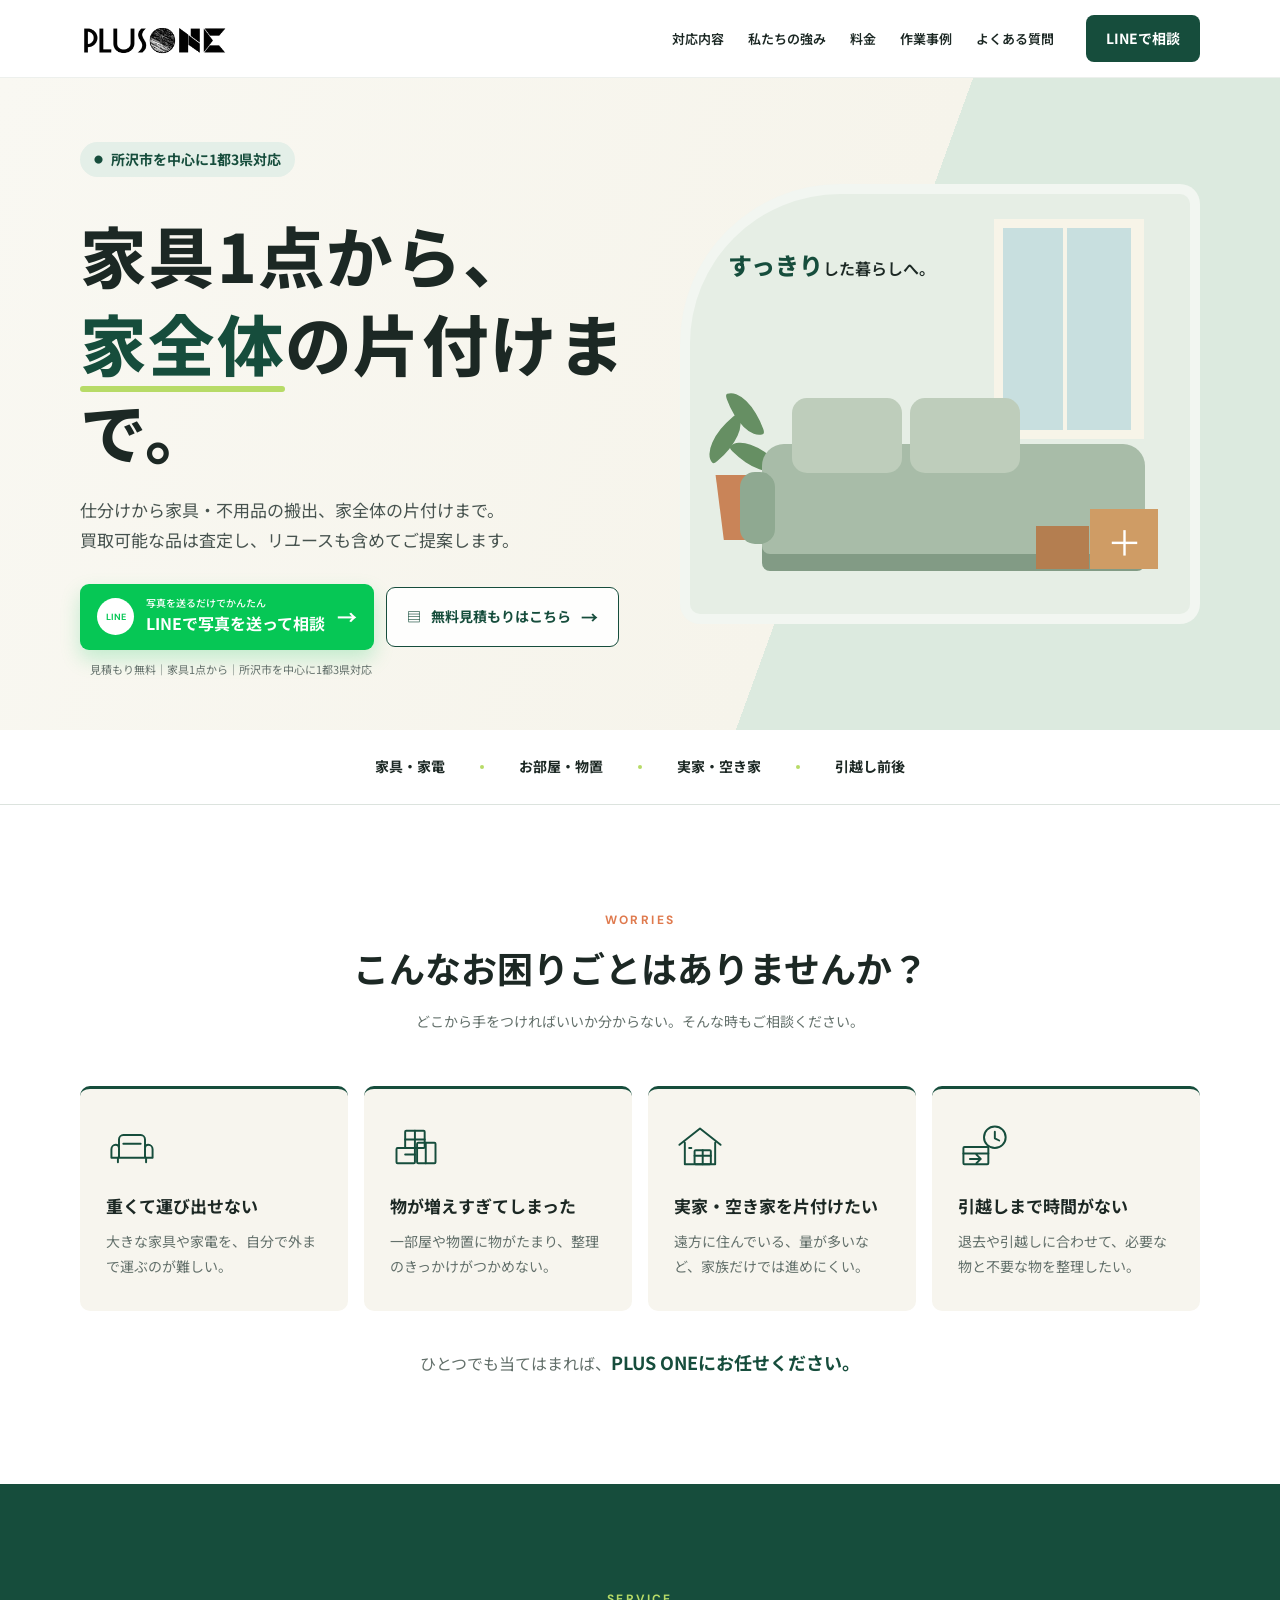
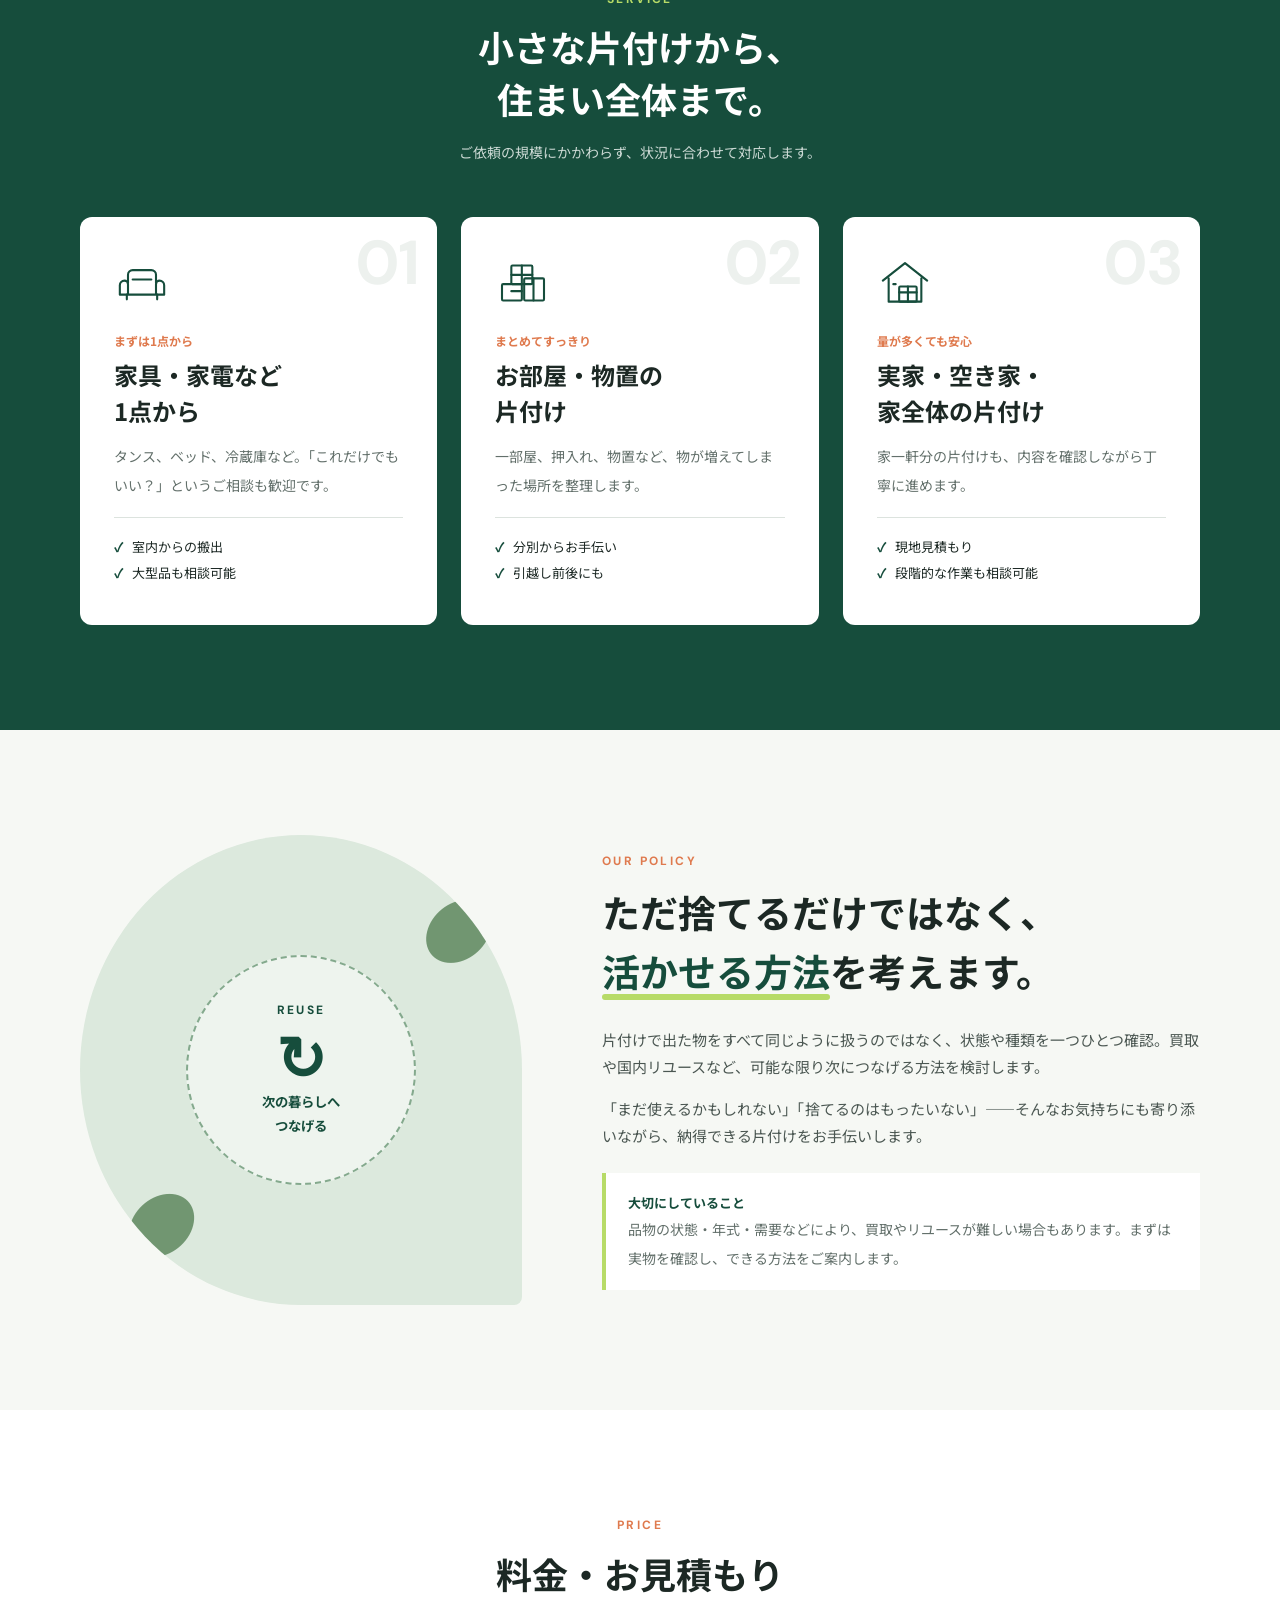
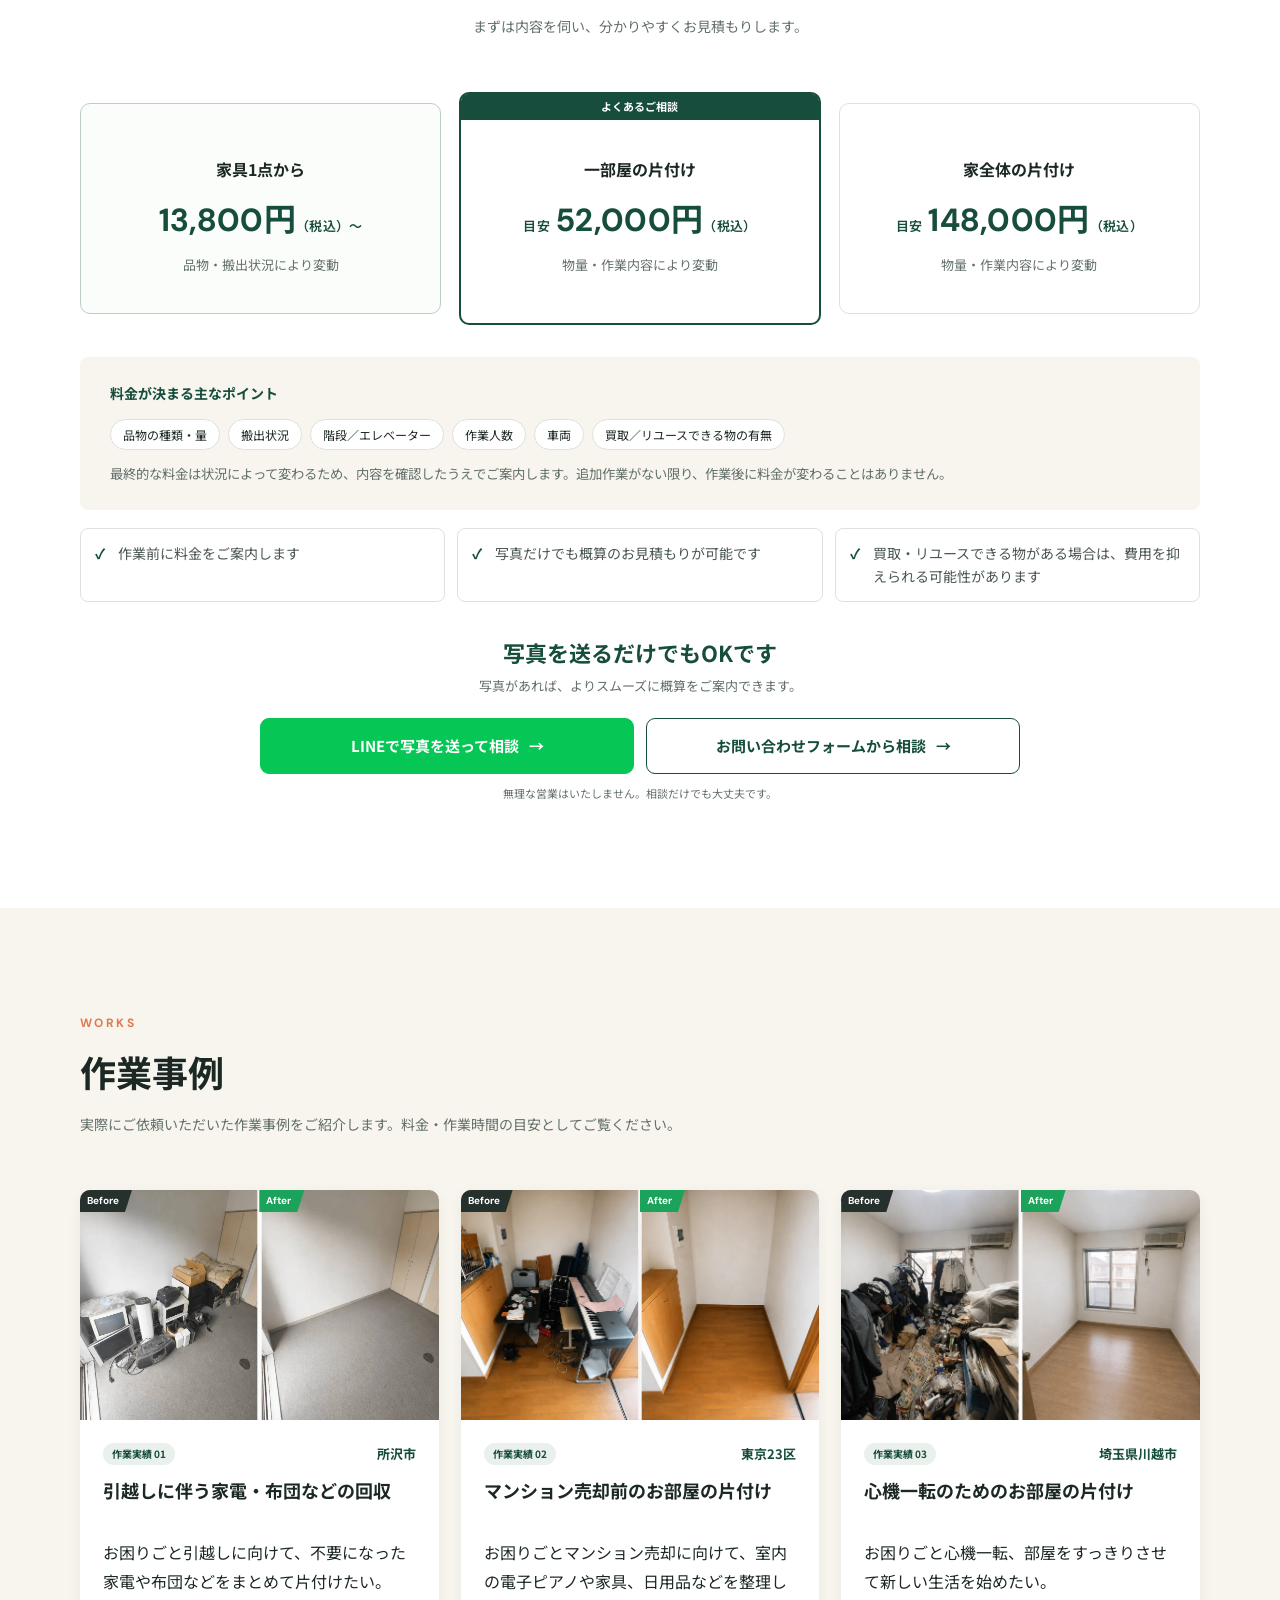
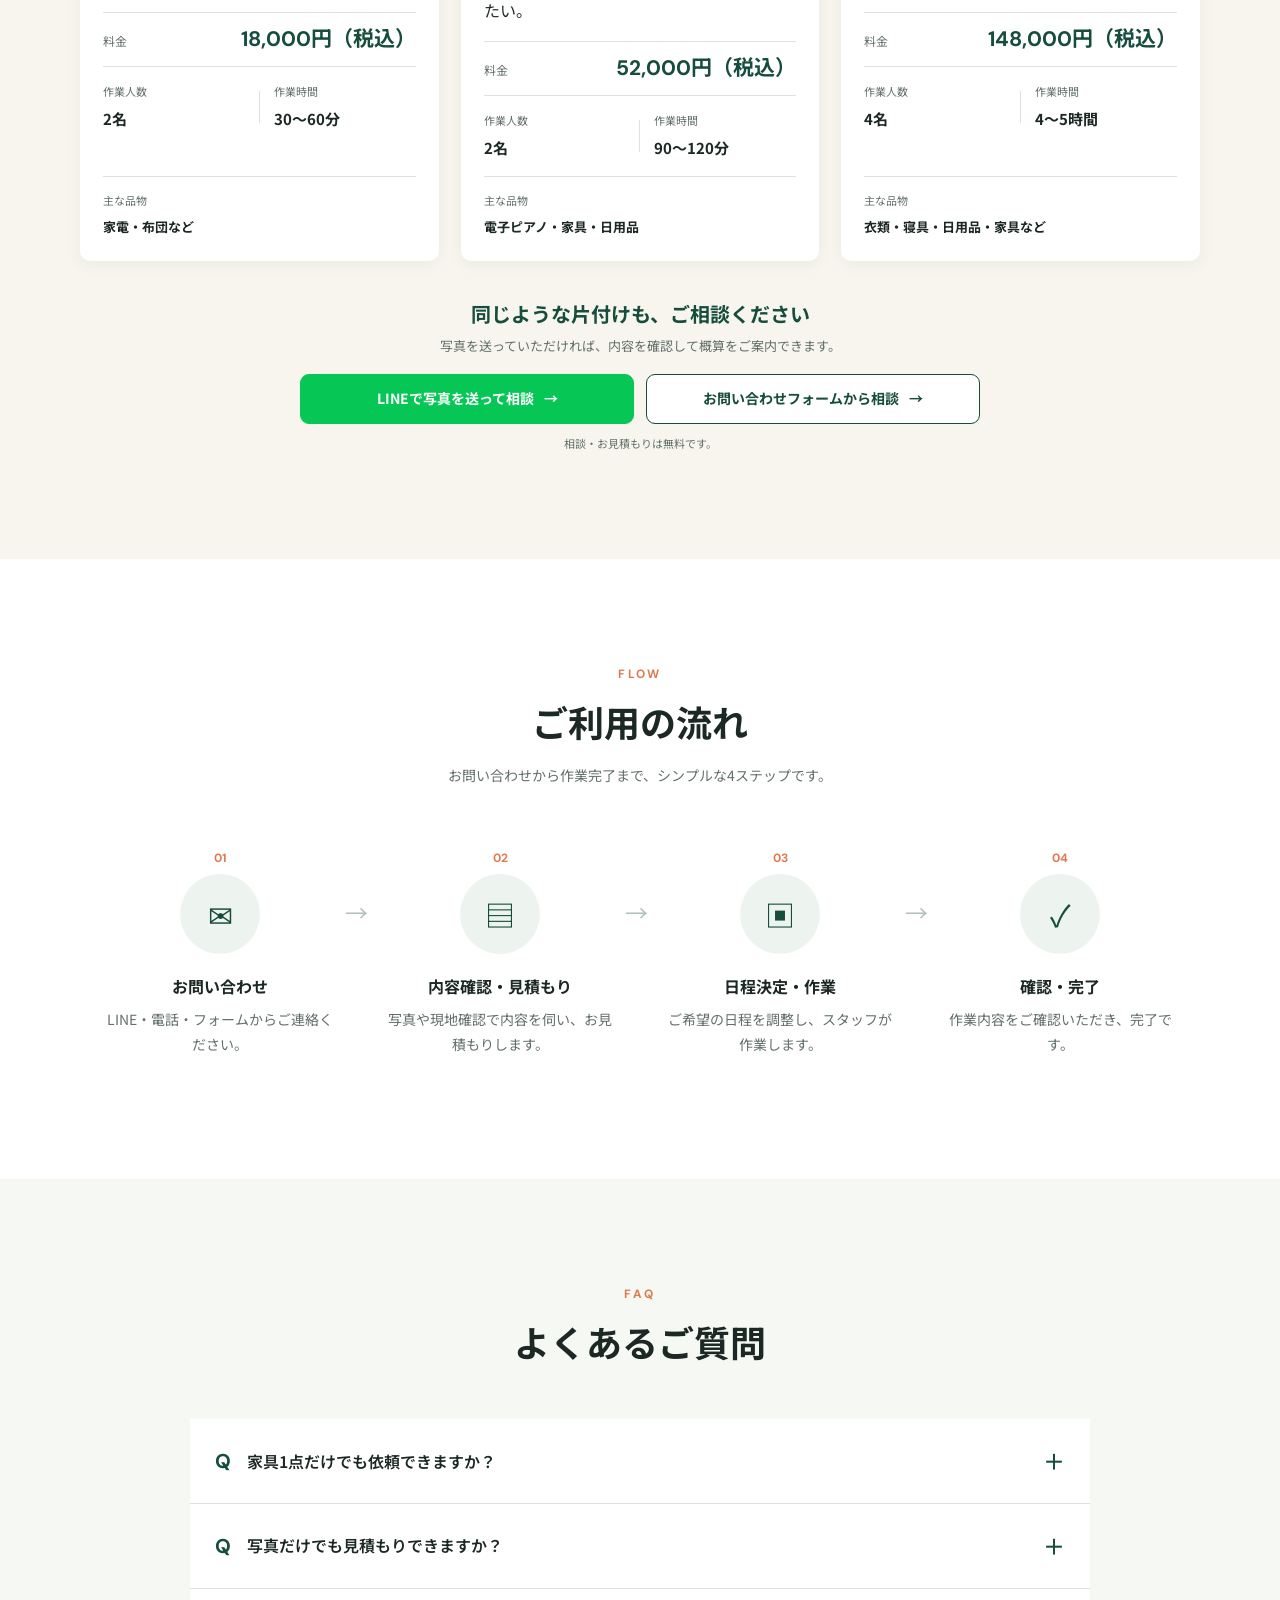
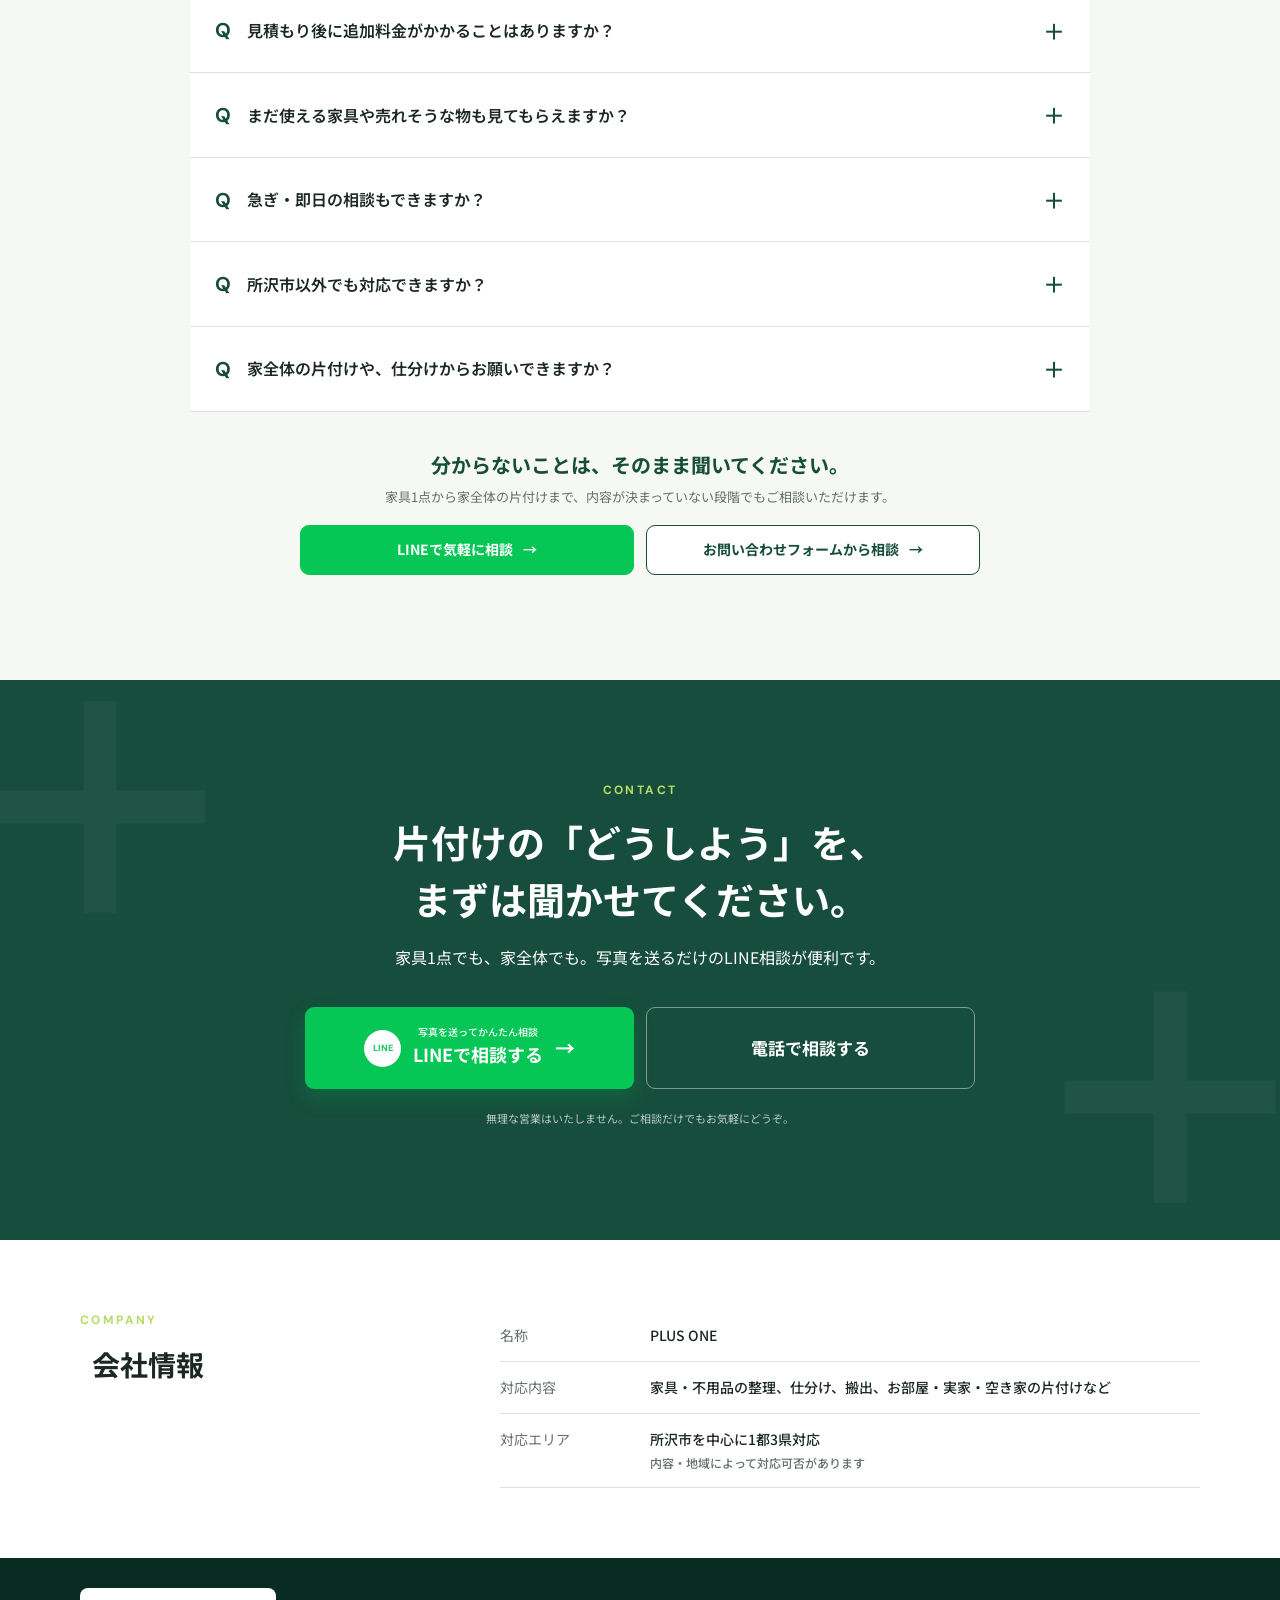
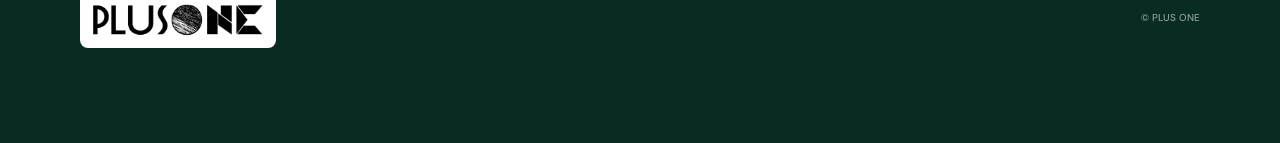
==== commit 17fdf7ef: "作業事例に依頼背景を追加" ====
--- a/index.html
+++ b/index.html
@@ -130,7 +130,8 @@
             <div class="work-photo-wrap"><img class="work-photo" src="6524.jpg" alt="所沢市での片付け作業事例"></div>
             <div class="work-body">
               <div class="work-card-meta"><p class="preparing">作業実績 01</p><p class="work-area">所沢市</p></div>
-              <h3>家電・布団などの不用品回収</h3>
+              <h3>引越しに伴う家電・布団などの回収</h3>
+              <p class="work-concern"><span>お困りごと</span>引越しに向けて、不要になった家電や布団などをまとめて片付けたい。</p>
               <div class="work-price"><span>料金</span><strong>18,000円（税込）</strong></div>
               <div class="work-scale"><span><small>作業人数</small><strong>2名</strong></span><i aria-hidden="true"></i><span><small>作業時間</small><strong>30〜60分</strong></span></div>
               <p class="work-items"><span>主な品物</span><strong>家電・布団など</strong></p>
@@ -140,7 +141,8 @@
             <div class="work-photo-wrap"><img class="work-photo" src="plusone-before-after.webp" alt="東京23区のマンションで電子ピアノ・家具を回収した作業事例"></div>
             <div class="work-body">
               <div class="work-card-meta"><p class="preparing">作業実績 02</p><p class="work-area">東京23区</p></div>
-              <h3>電子ピアノ・家具などの不用品回収</h3>
+              <h3>マンション売却前のお部屋の片付け</h3>
+              <p class="work-concern"><span>お困りごと</span>マンション売却に向けて、室内の電子ピアノや家具、日用品などを整理したい。</p>
               <div class="work-price"><span>料金</span><strong>52,000円（税込）</strong></div>
               <div class="work-scale"><span><small>作業人数</small><strong>2名</strong></span><i aria-hidden="true"></i><span><small>作業時間</small><strong>90〜120分</strong></span></div>
               <p class="work-items"><span>主な品物</span><strong>電子ピアノ・家具・日用品</strong></p>
@@ -150,7 +152,8 @@
             <div class="work-photo-wrap"><img class="work-photo" src="kawagoe-before-after.webp" alt="埼玉県川越市のアパート3階での片付け・不用品回収事例"></div>
             <div class="work-body">
               <div class="work-card-meta"><p class="preparing">作業実績 03</p><p class="work-area">埼玉県川越市</p></div>
-              <h3>お部屋の片付け・不用品回収</h3>
+              <h3>心機一転のためのお部屋の片付け</h3>
+              <p class="work-concern"><span>お困りごと</span>心機一転、部屋をすっきりさせて新しい生活を始めたい。</p>
               <div class="work-price"><span>料金</span><strong>148,000円（税込）</strong></div>
               <div class="work-scale"><span><small>作業人数</small><strong>4名</strong></span><i aria-hidden="true"></i><span><small>作業時間</small><strong>4〜5時間</strong></span></div>
               <p class="work-items"><span>主な品物</span><strong>衣類・寝具・日用品・家具など</strong></p>
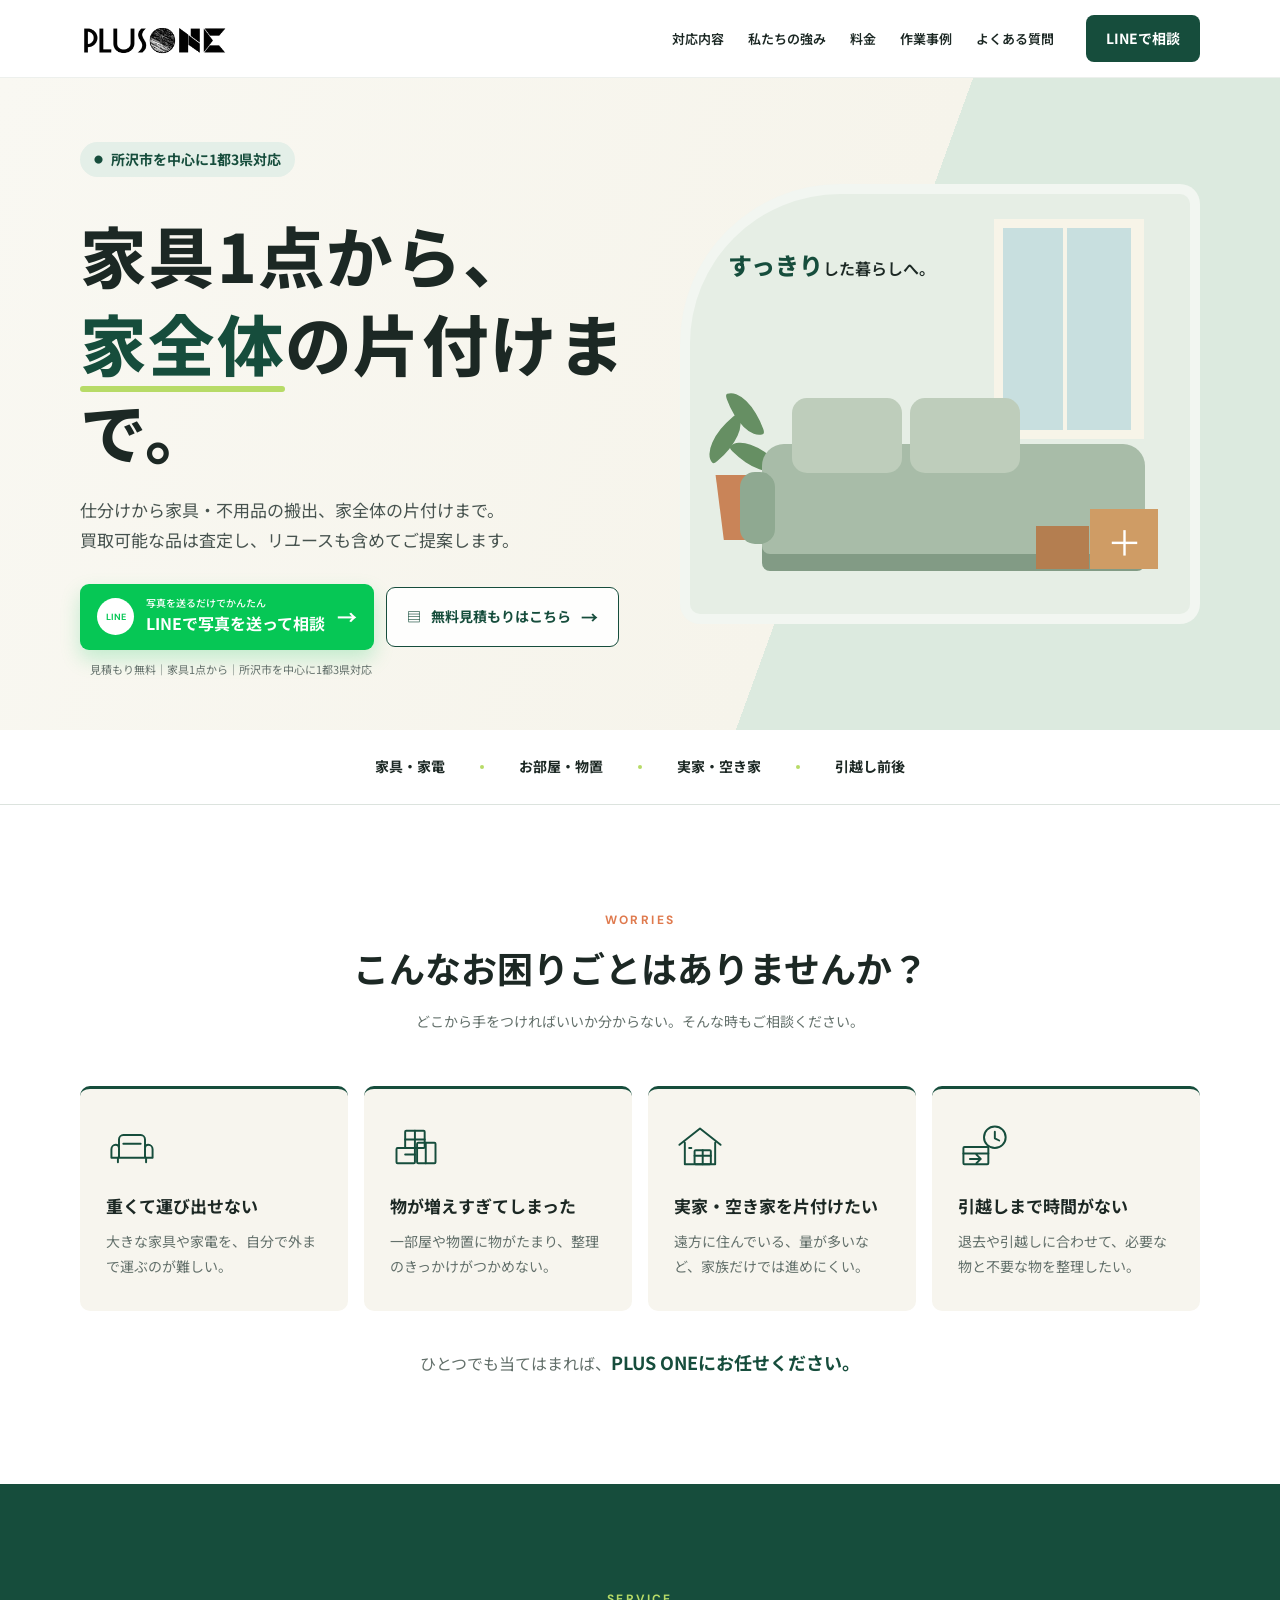
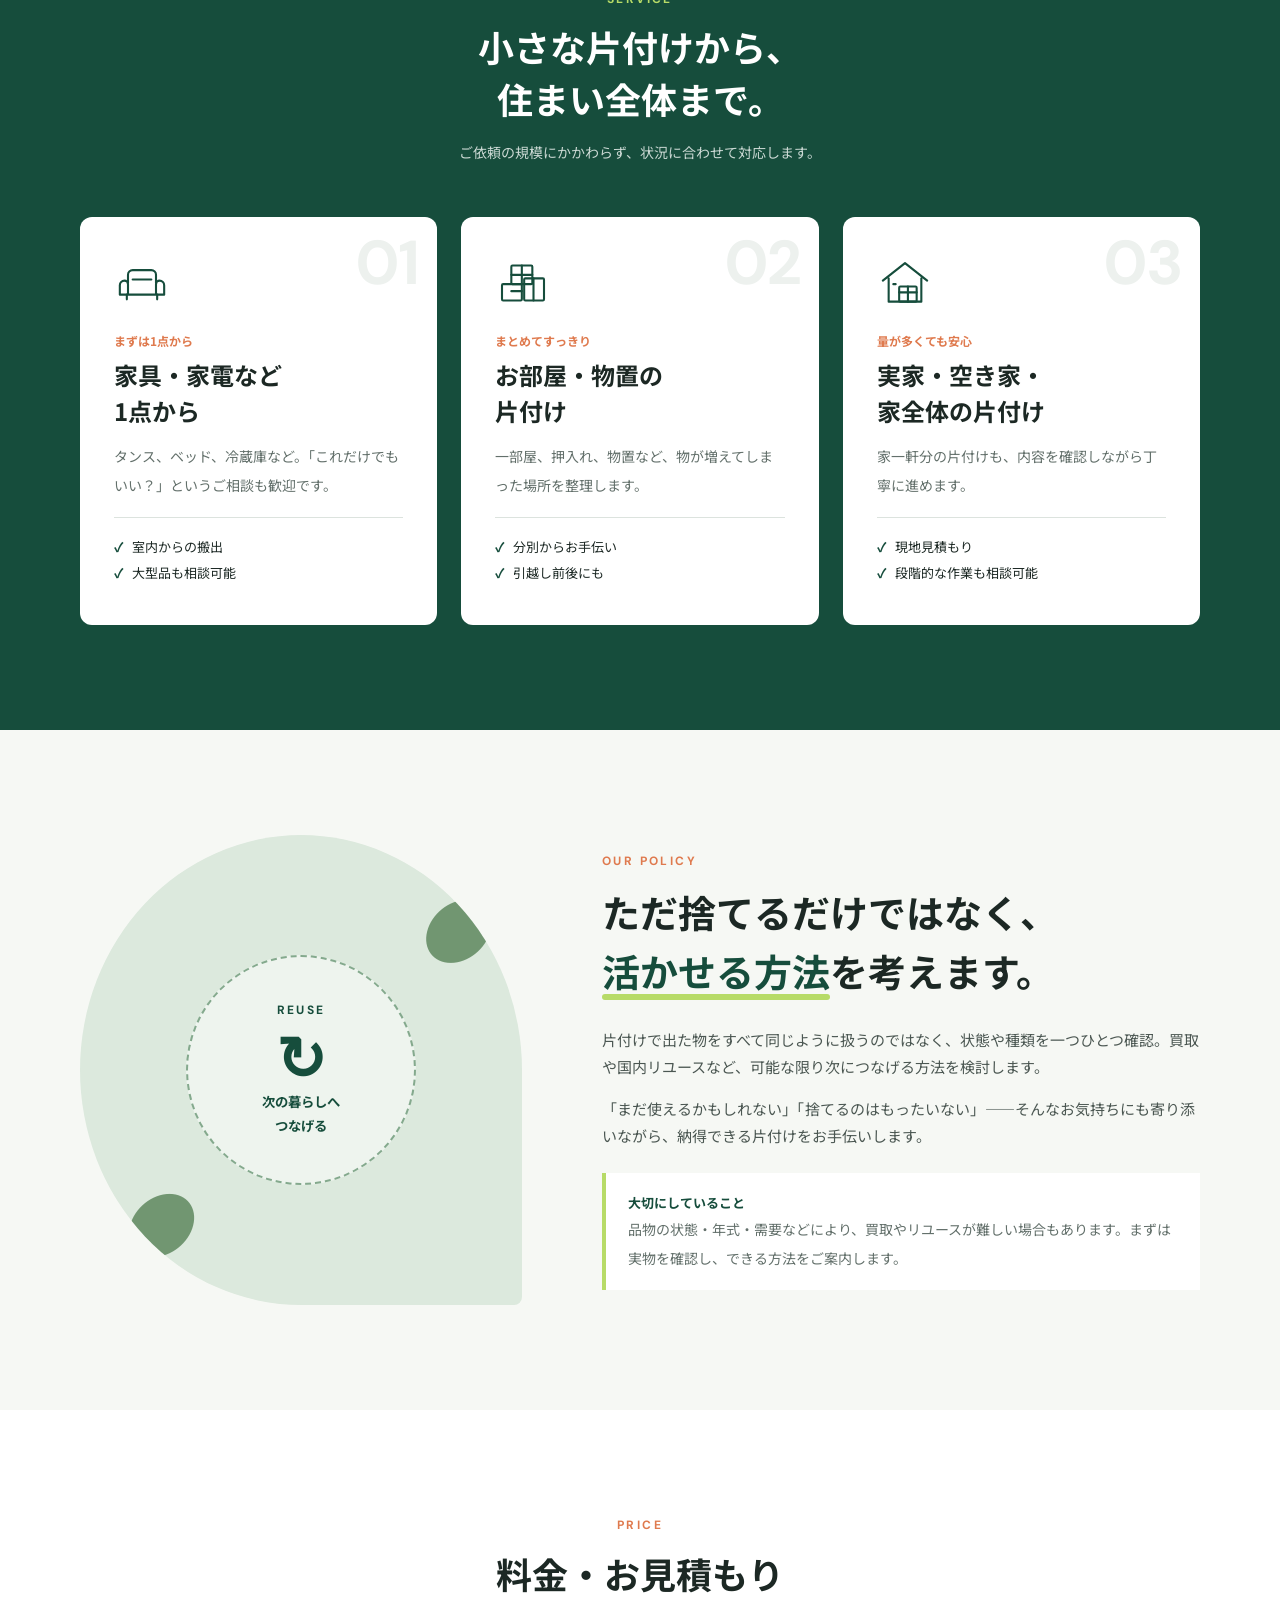
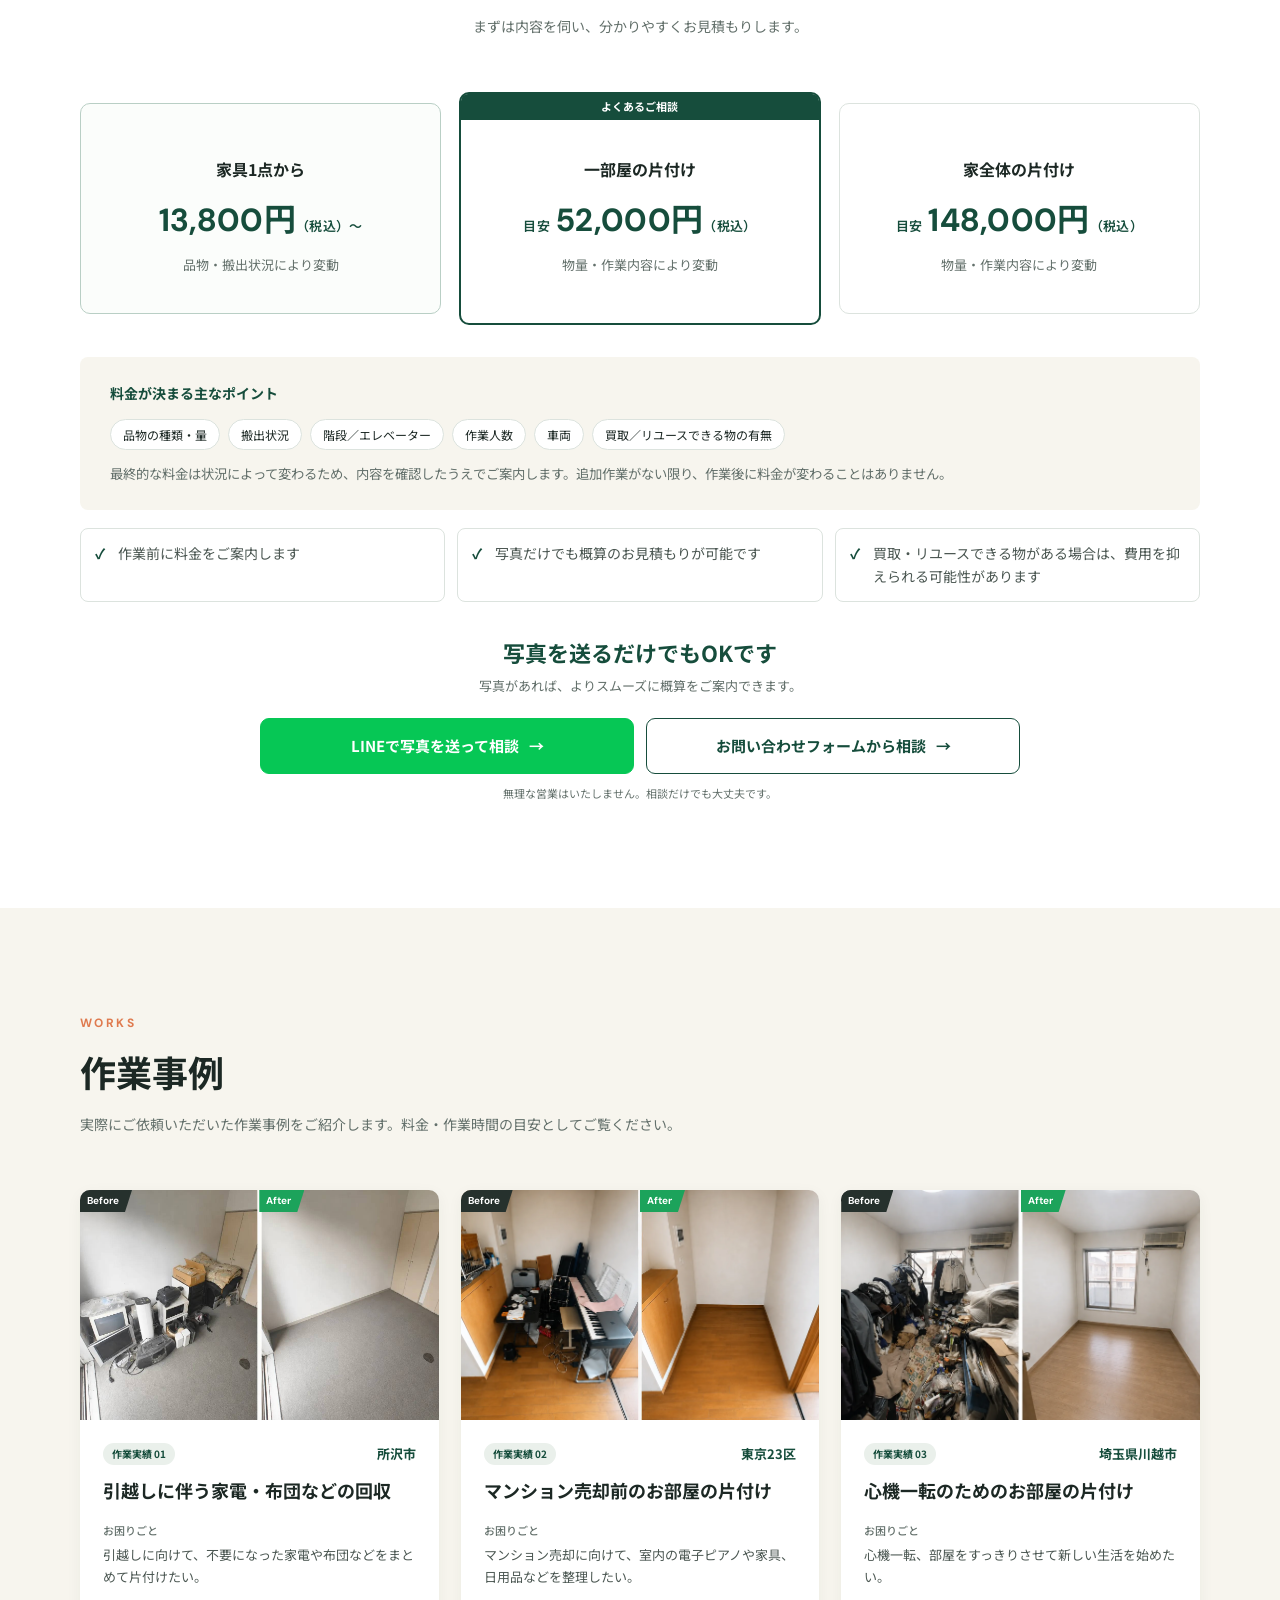
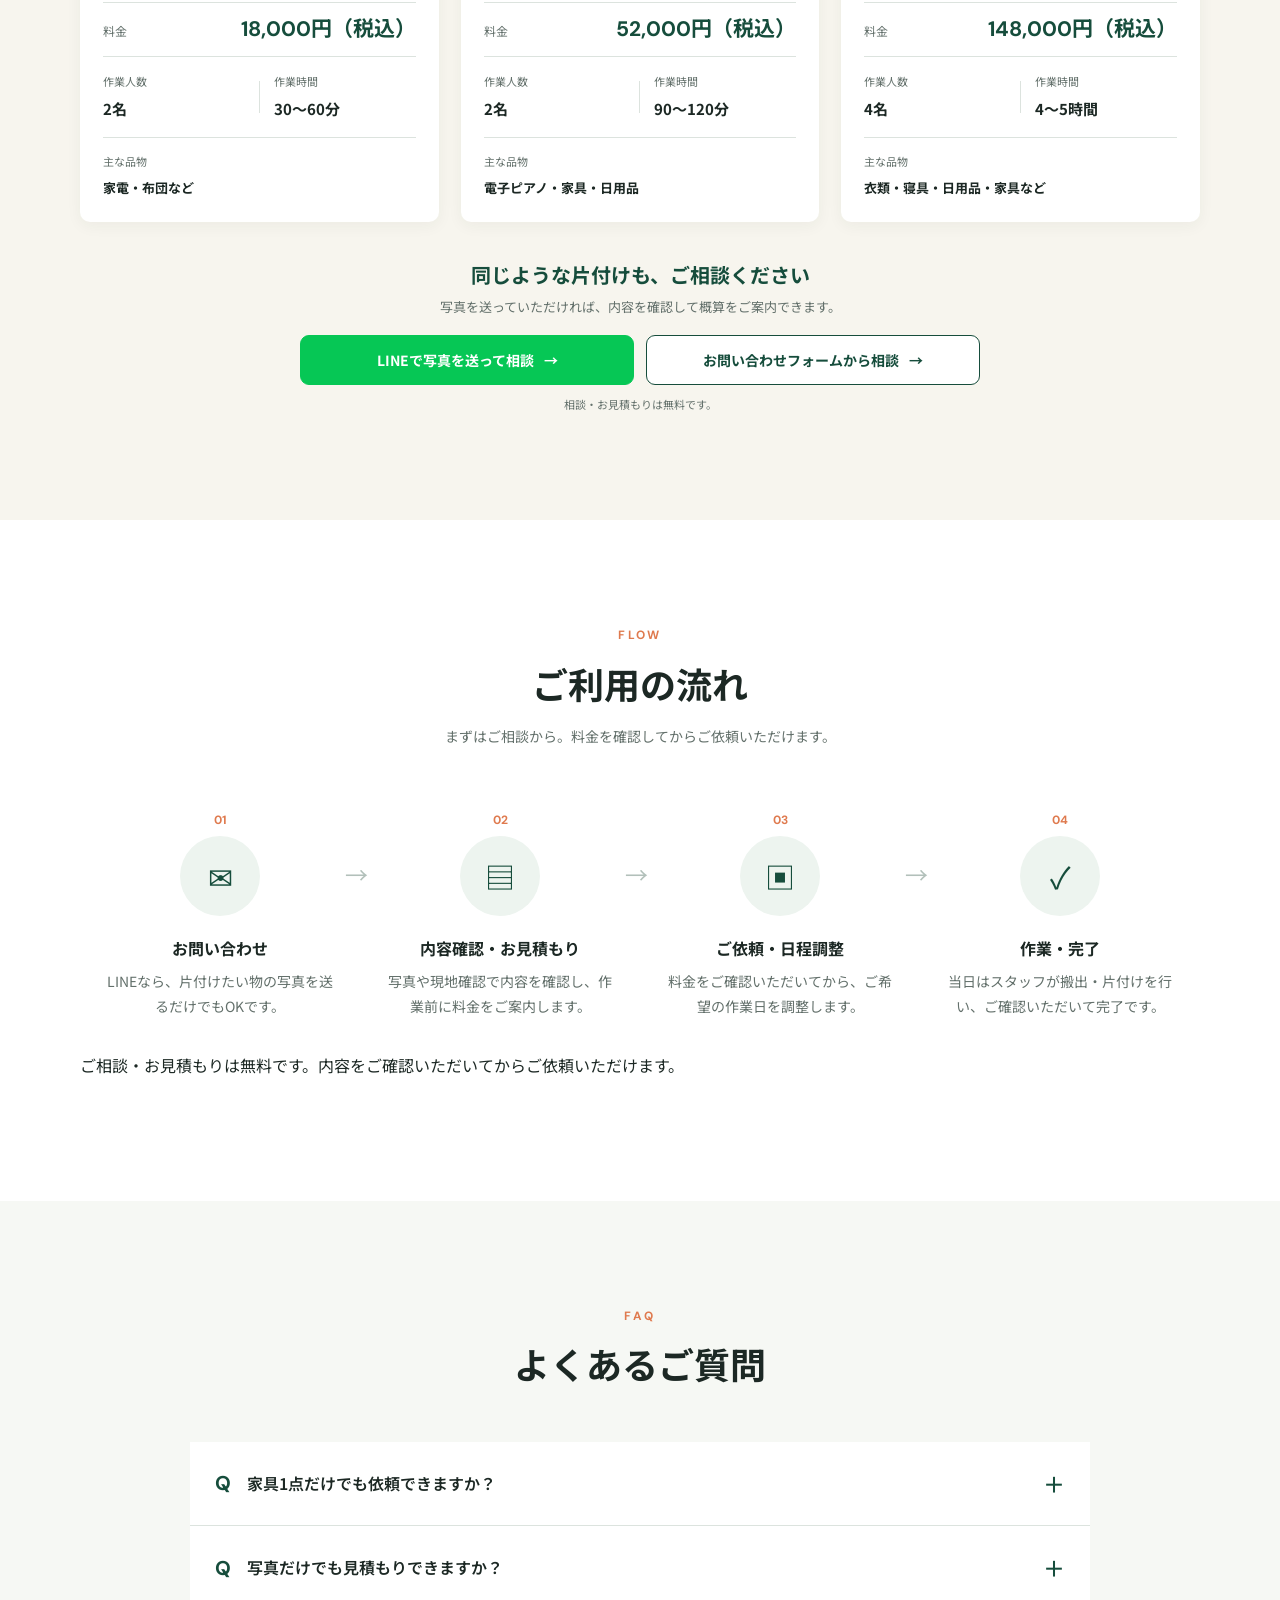
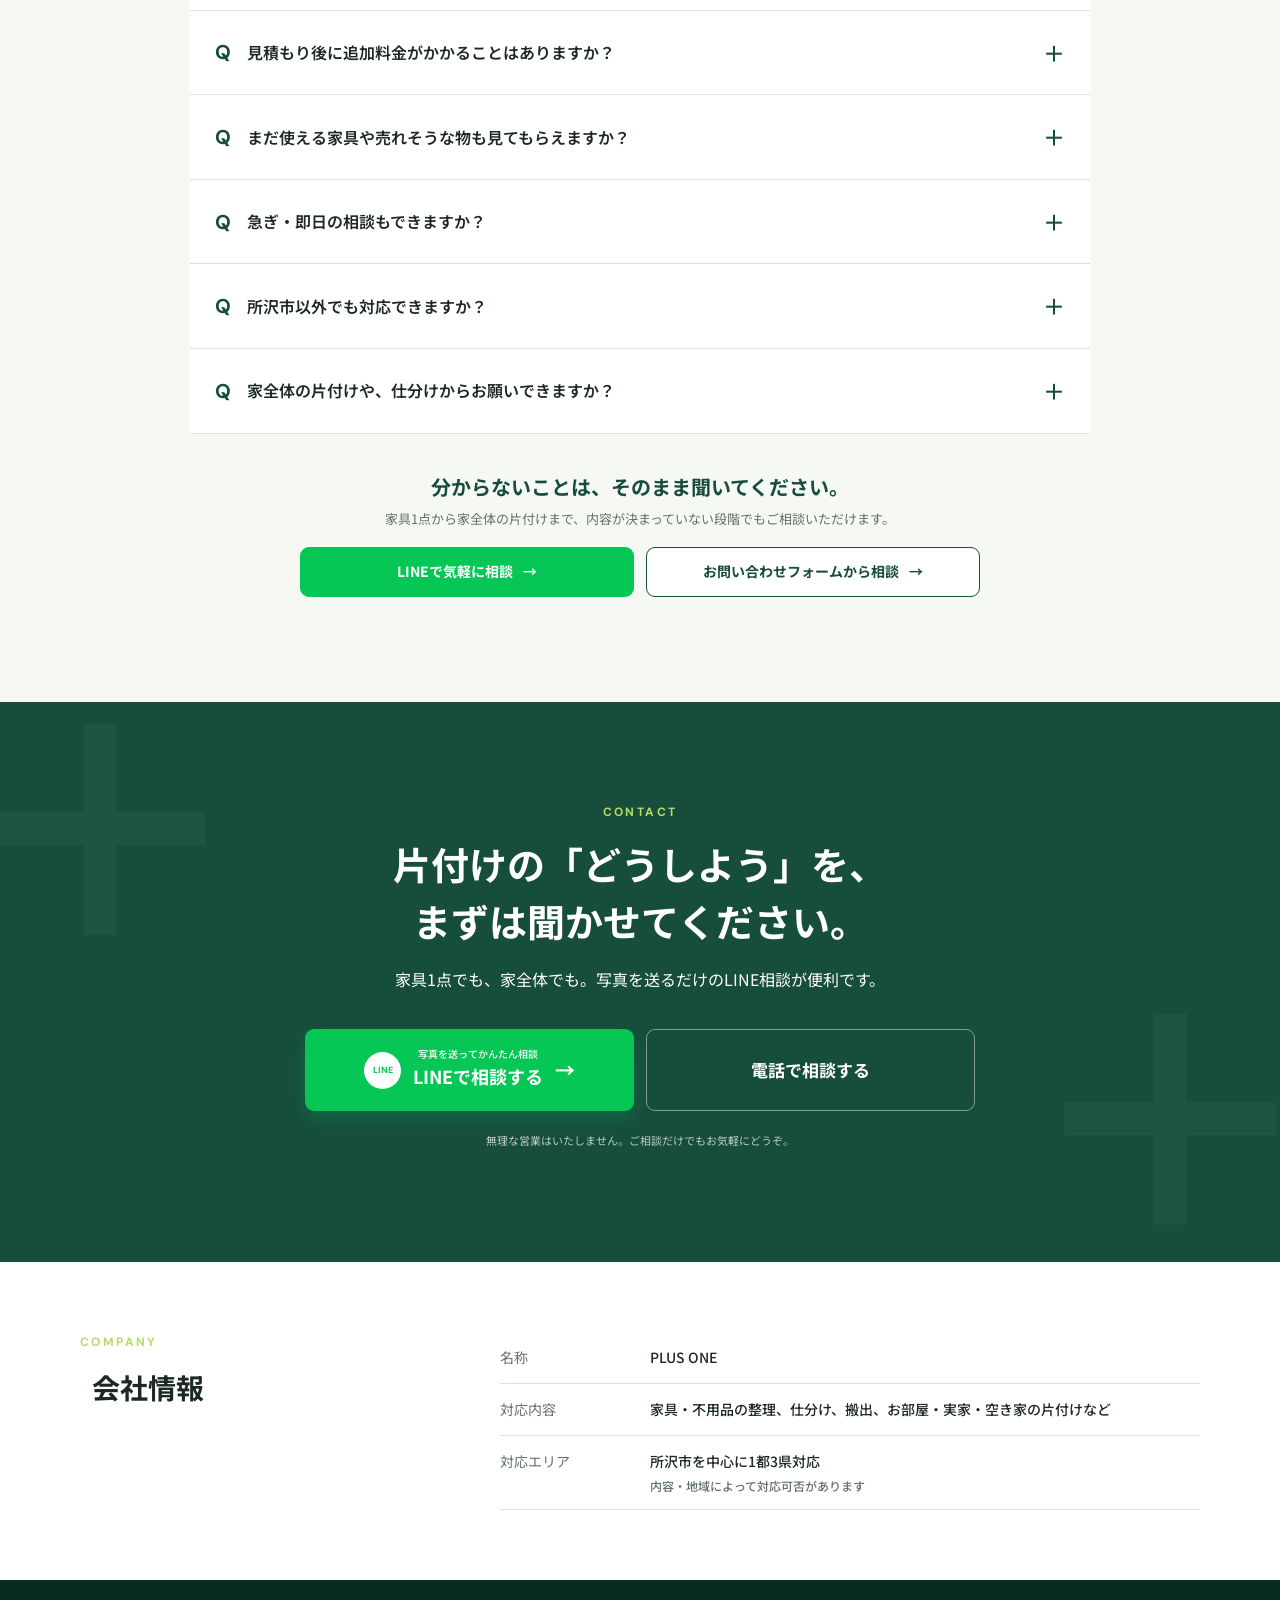
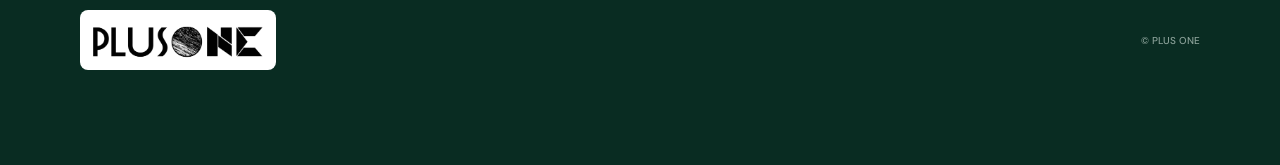
==== commit 1bc4e194: "FLOWの案内文を問い合わせ前の不安解消に改善" ====
--- a/index.html
+++ b/index.html
@@ -174,13 +174,14 @@
 
     <section class="section flow" id="flow">
       <div class="container">
-        <div class="section-heading"><p>FLOW</p><h2>ご利用の流れ</h2><span>お問い合わせから作業完了まで、シンプルな4ステップです。</span></div>
+        <div class="section-heading"><p>FLOW</p><h2>ご利用の流れ</h2><span>まずはご相談から。料金を確認してからご依頼いただけます。</span></div>
         <ol class="flow-list">
-          <li><b>01</b><span class="flow-icon">✉</span><div><h3>お問い合わせ</h3><p>LINE・電話・フォームからご連絡ください。</p></div></li>
-          <li><b>02</b><span class="flow-icon">▤</span><div><h3>内容確認・見積もり</h3><p>写真や現地確認で内容を伺い、お見積もりします。</p></div></li>
-          <li><b>03</b><span class="flow-icon">▣</span><div><h3>日程決定・作業</h3><p>ご希望の日程を調整し、スタッフが作業します。</p></div></li>
-          <li><b>04</b><span class="flow-icon">✓</span><div><h3>確認・完了</h3><p>作業内容をご確認いただき、完了です。</p></div></li>
+          <li><b>01</b><span class="flow-icon">✉</span><div><h3>お問い合わせ</h3><p>LINEなら、片付けたい物の写真を送るだけでもOKです。</p></div></li>
+          <li><b>02</b><span class="flow-icon">▤</span><div><h3>内容確認・お見積もり</h3><p>写真や現地確認で内容を確認し、作業前に料金をご案内します。</p></div></li>
+          <li><b>03</b><span class="flow-icon">▣</span><div><h3>ご依頼・日程調整</h3><p>料金をご確認いただいてから、ご希望の作業日を調整します。</p></div></li>
+          <li><b>04</b><span class="flow-icon">✓</span><div><h3>作業・完了</h3><p>当日はスタッフが搬出・片付けを行い、ご確認いただいて完了です。</p></div></li>
         </ol>
+        <p class="flow-assurance">ご相談・お見積もりは無料です。内容をご確認いただいてからご依頼いただけます。</p>
       </div>
     </section>
 
--- a/styles.css
+++ b/styles.css
@@ -240,3 +240,11 @@
   }
 }
 
+/* Work examples: customer context */
+.work-concern{display:grid;grid-template-columns:1fr;gap:5px;margin:0 0 14px;color:#4b5752;font-size:13px;line-height:1.7}
+.work-concern span{display:block;color:var(--muted);font-size:11px;font-weight:500;line-height:1.5}
+
+@media(max-width:600px){
+  .work-concern{margin-bottom:13px;font-size:15px;line-height:1.7}
+  .work-concern span{font-size:14px}
+}
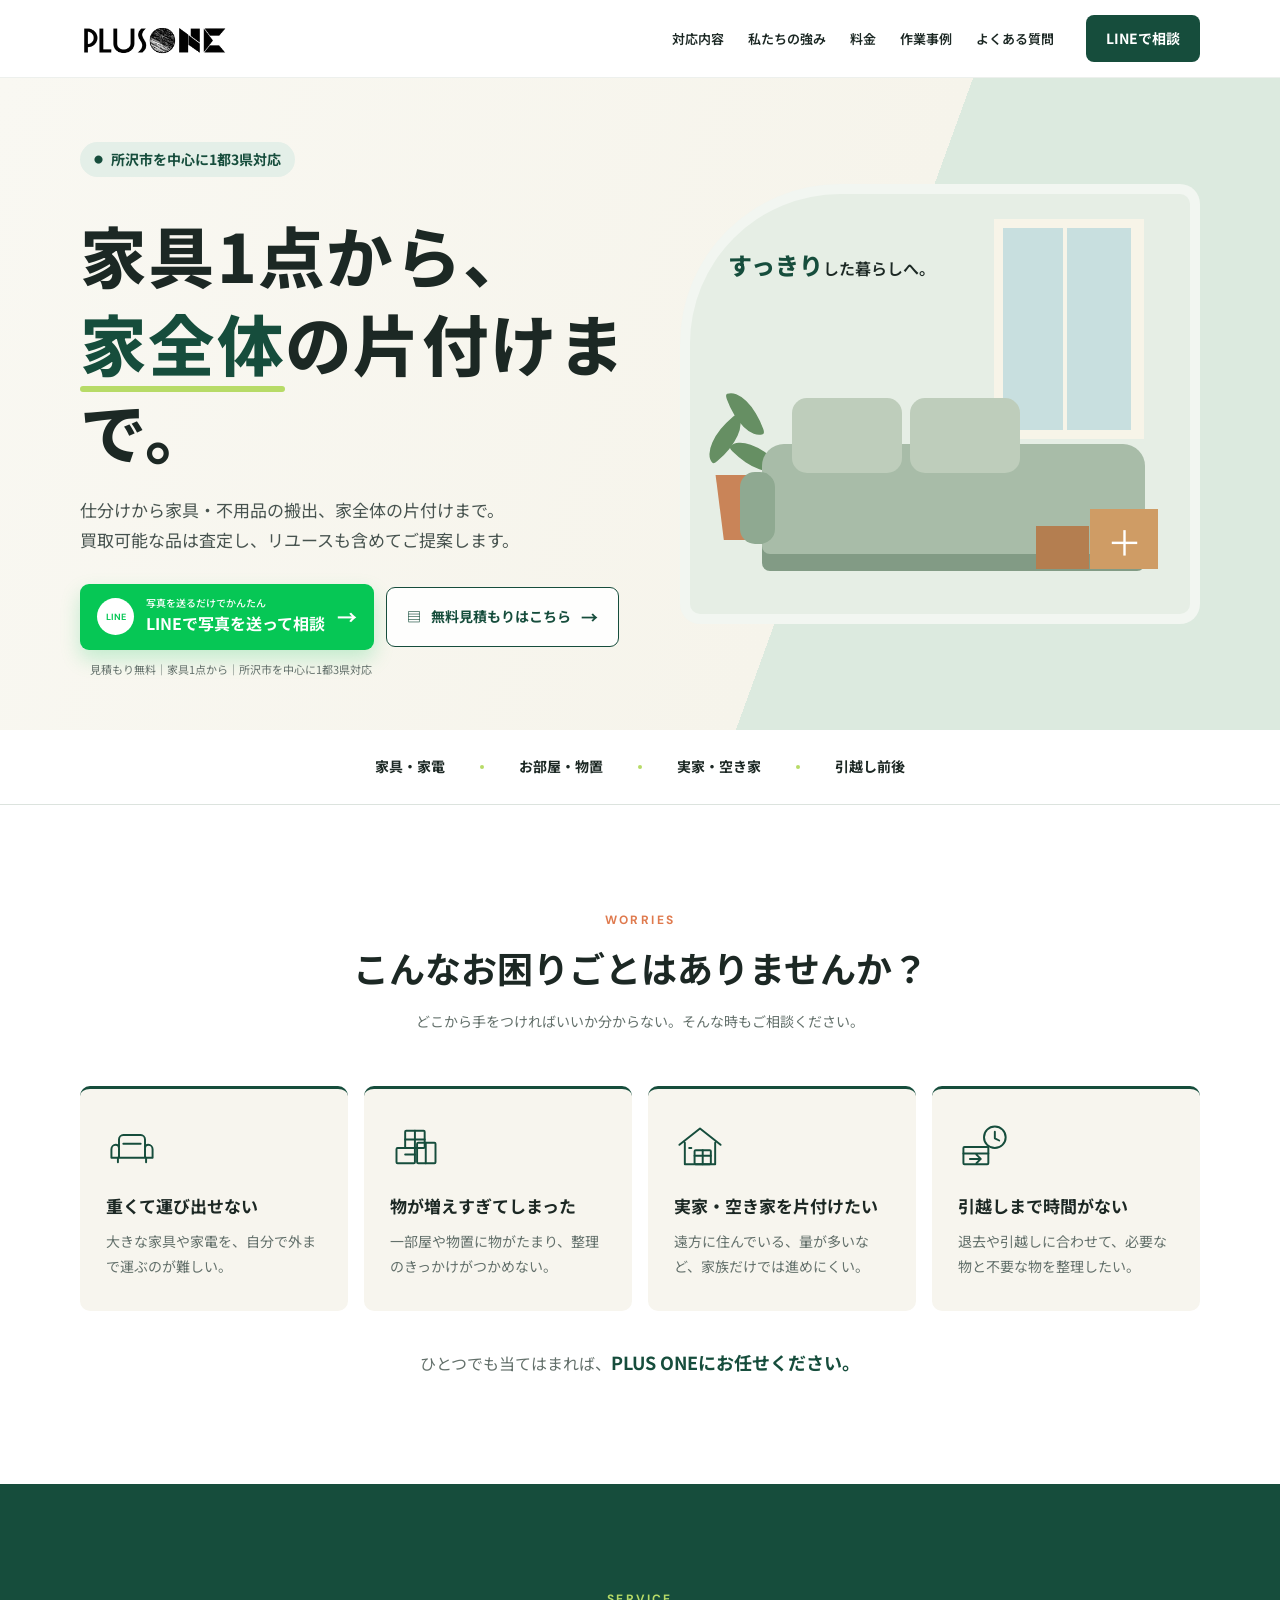
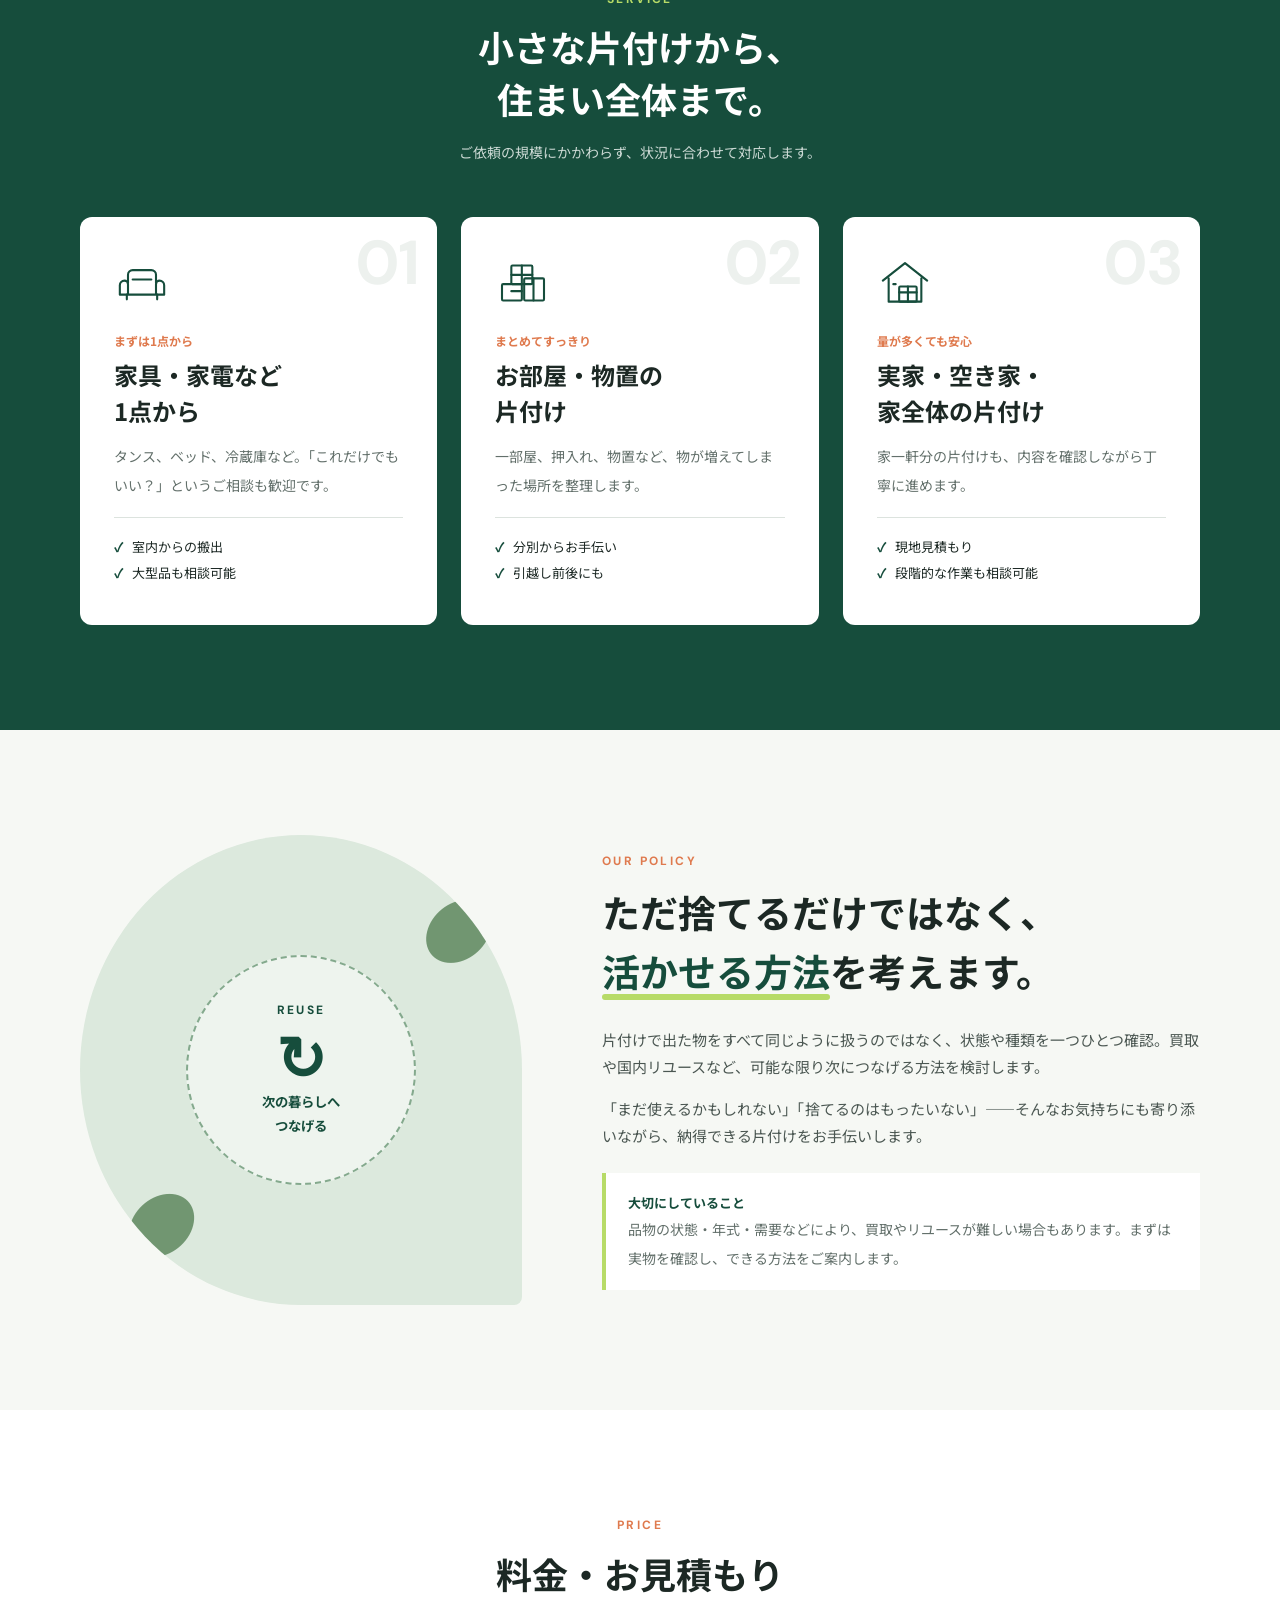
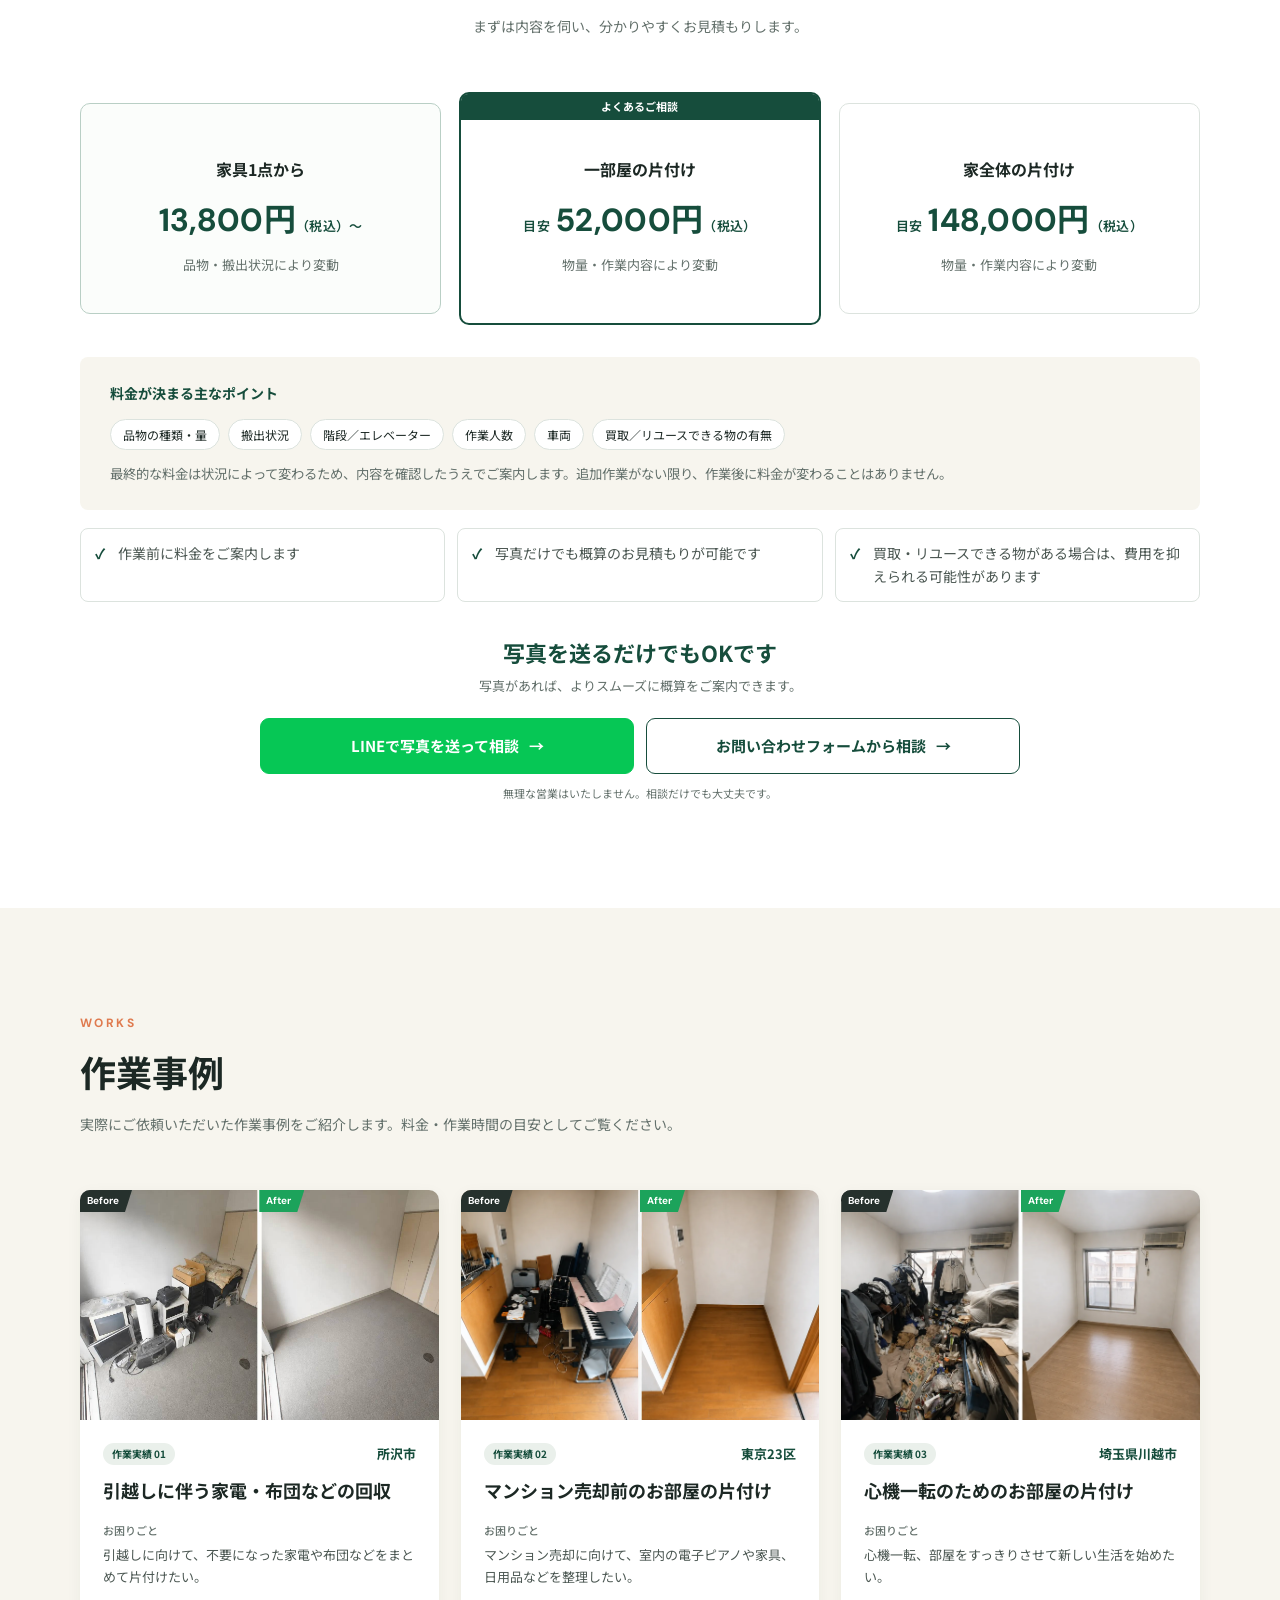
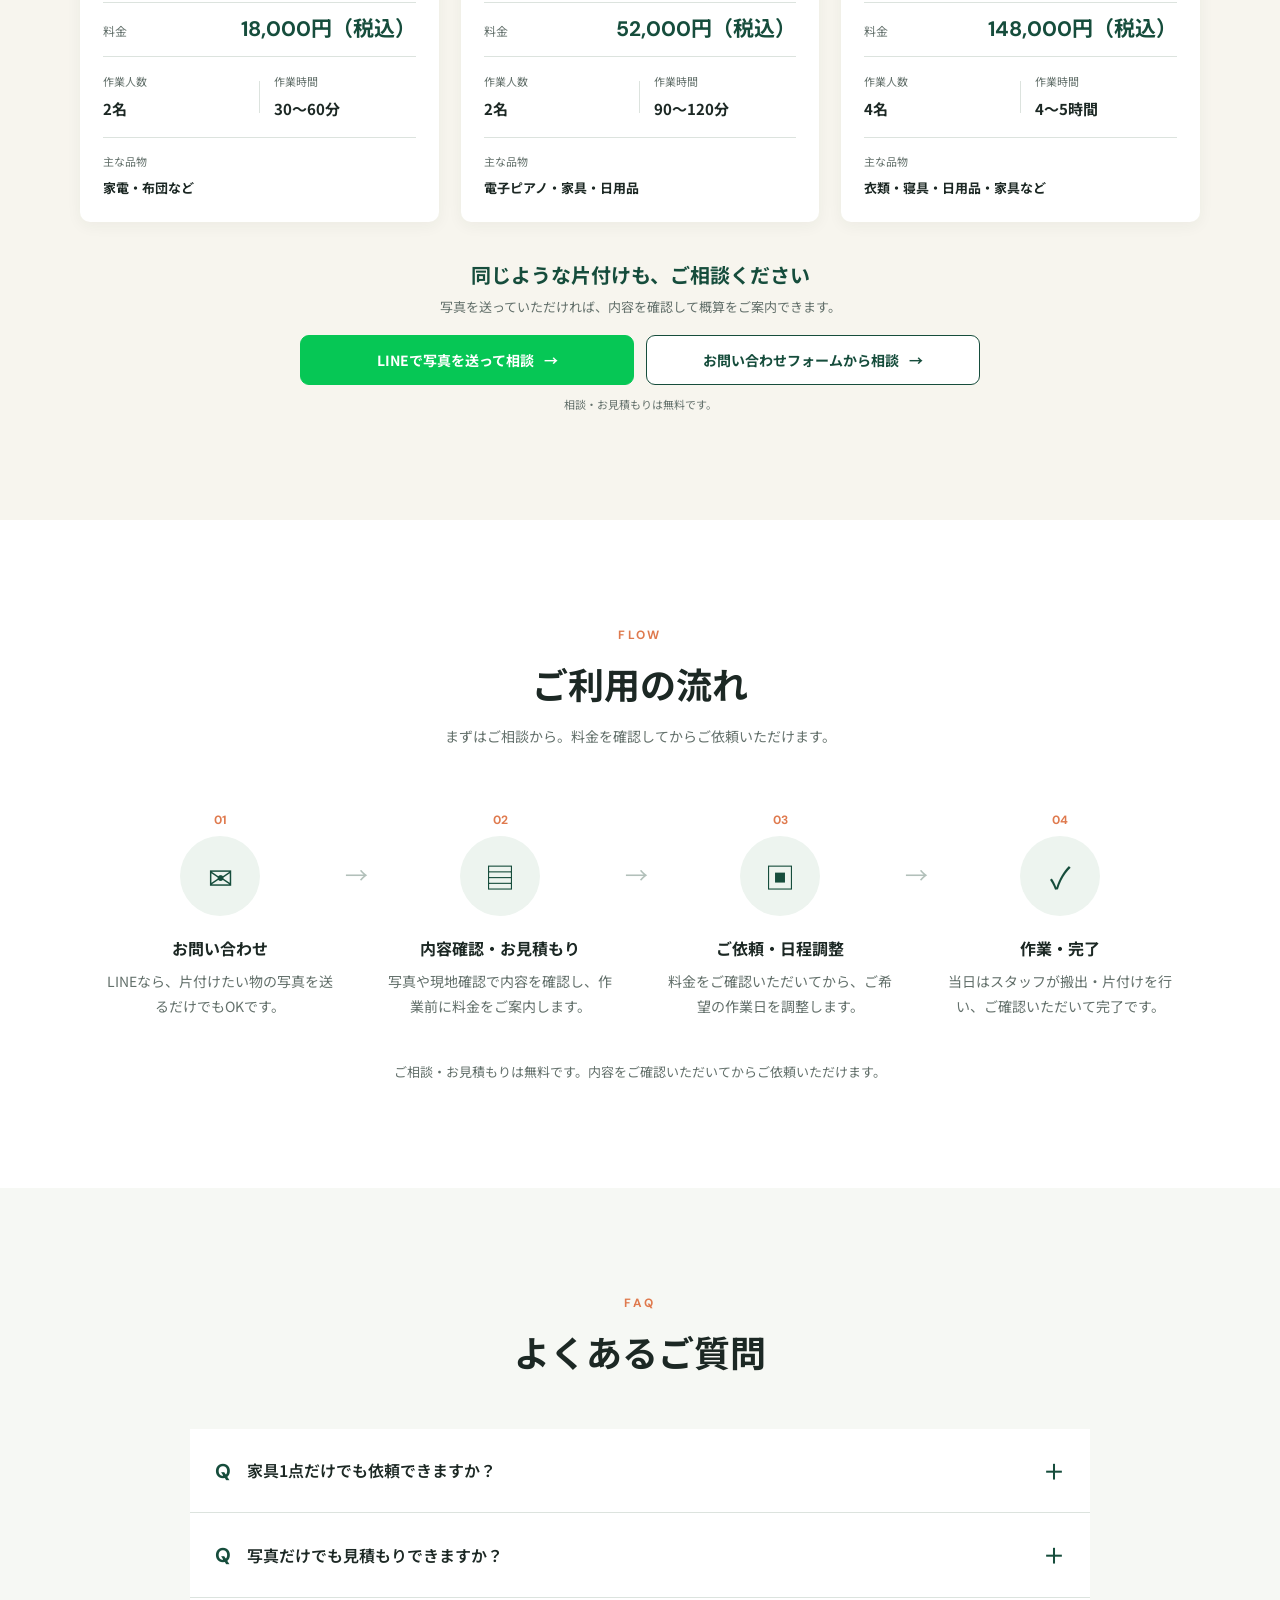
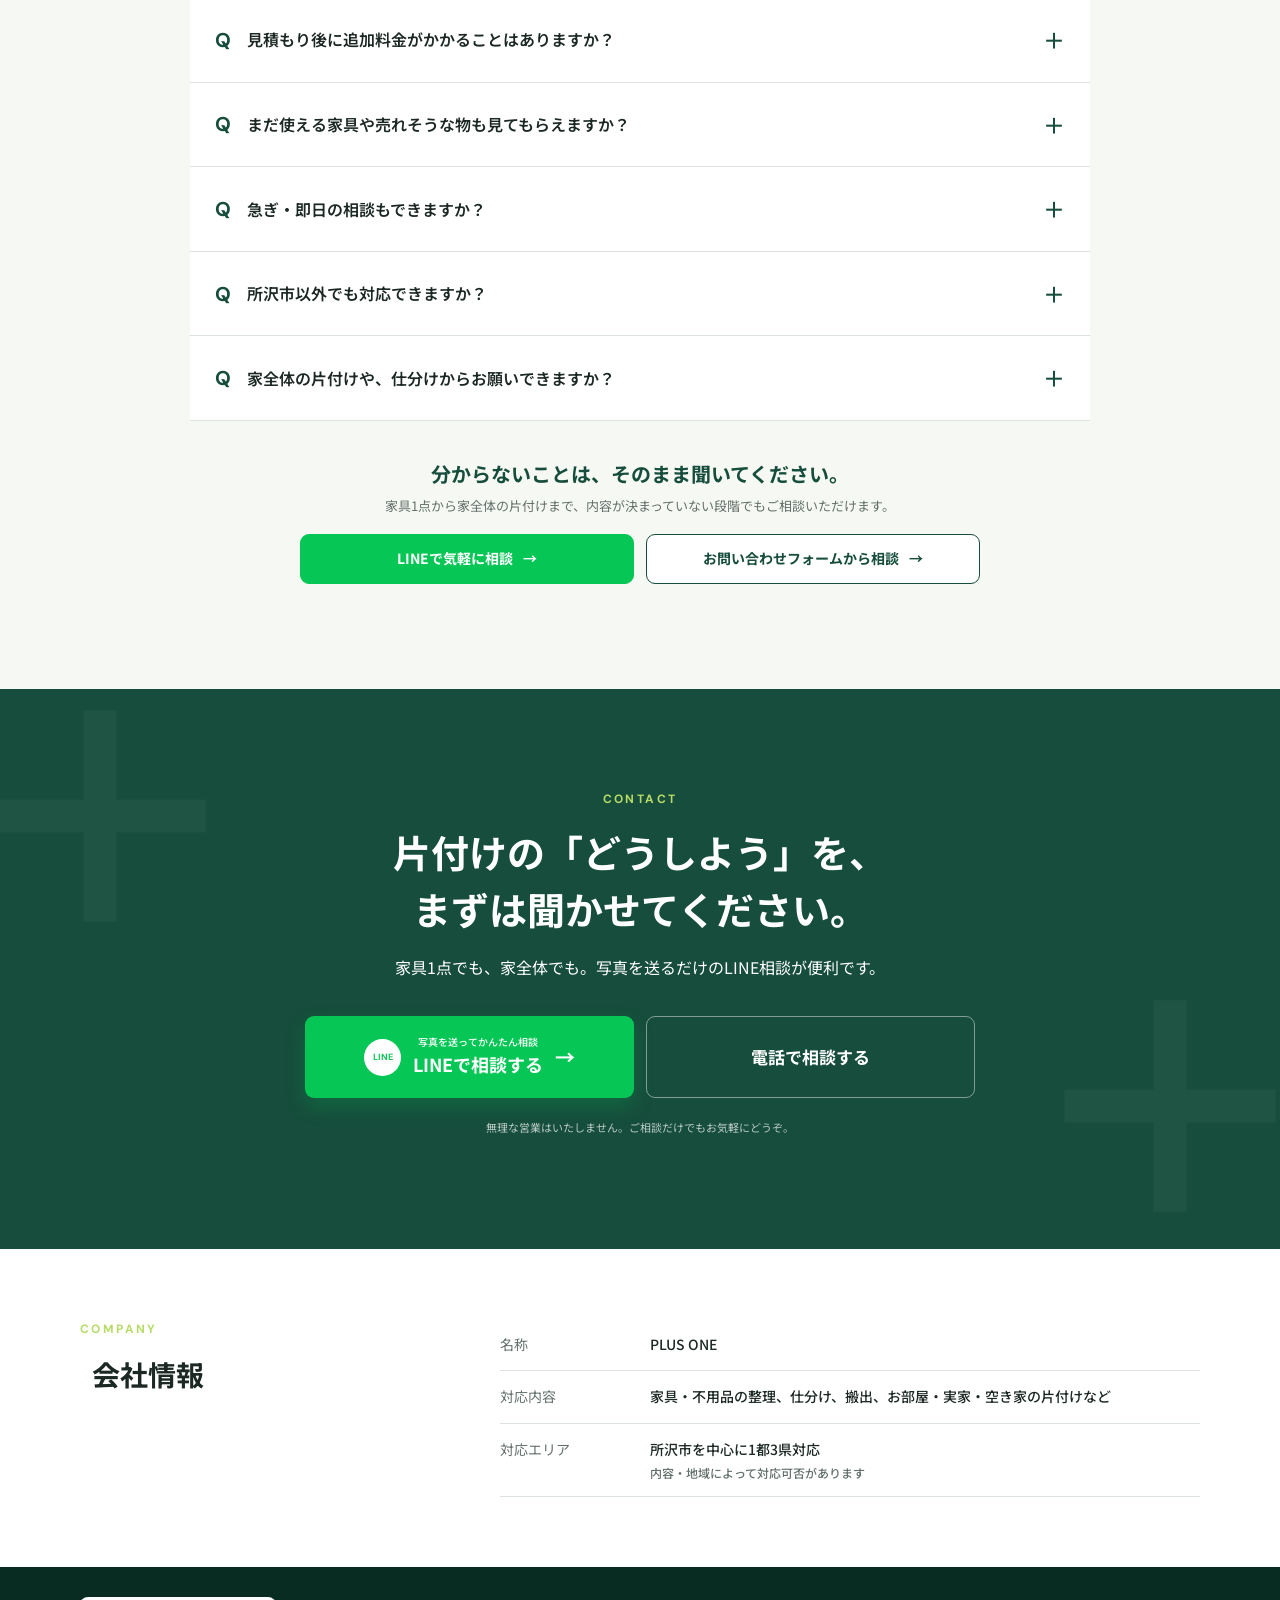
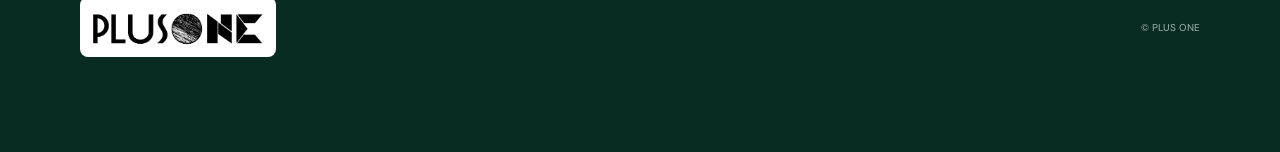
==== commit e8bf2dab: "CSSキャッシュキーを更新してFLOW修正を反映" ====
--- a/index.html
+++ b/index.html
@@ -8,7 +8,7 @@
   <link rel="preconnect" href="https://fonts.googleapis.com">
   <link rel="preconnect" href="https://fonts.gstatic.com" crossorigin>
   <link href="https://fonts.googleapis.com/css2?family=DM+Sans:wght@600;700&family=Noto+Sans+JP:wght@400;500;600;700;800&display=swap" rel="stylesheet">
-  <link rel="stylesheet" href="styles.css?v=20261005-price-card-estimates">
+  <link rel="stylesheet" href="styles.css?v=20261005-flow-assurance-centering">
 </head>
 <body>
   <header class="site-header">
--- a/styles.css
+++ b/styles.css
@@ -1,5 +1,5 @@
 :root{--green:#164d3c;--green-dark:#0c3529;--mint:#dff1e6;--lime:#b7db67;--cream:#f7f5ee;--orange:#df7a4e;--ink:#1c2824;--muted:#63706b;--line:#dce3de;--white:#fff;--shadow:0 16px 40px rgba(15,53,42,.10)}
-*{box-sizing:border-box}html{scroll-behavior:smooth;scroll-padding-top:82px}body{margin:0;color:var(--ink);font-family:"Noto Sans JP",sans-serif;font-size:16px;line-height:1.8;background:#fff}a{color:inherit;text-decoration:none}.container{width:min(1120px,calc(100% - 40px));margin:auto}.narrow{max-width:900px}.site-header{height:78px;background:rgba(255,255,255,.96);position:sticky;top:0;z-index:30;border-bottom:1px solid #edf0ed}.header-inner{height:100%;display:flex;align-items:center;gap:32px}.logo{display:flex;align-items:center;gap:10px;font-family:"DM Sans",sans-serif;font-size:22px;font-weight:700;letter-spacing:.04em;line-height:1}.logo-mark{display:grid;place-items:center;width:38px;height:38px;border-radius:50% 50% 50% 12px;background:var(--green);color:var(--lime);font-size:26px}.logo small{display:block;font-family:"Noto Sans JP",sans-serif;font-size:8px;letter-spacing:.08em;margin-top:5px;color:var(--muted)}.desktop-nav{display:flex;gap:24px;margin-left:auto;font-size:13px;font-weight:600}.desktop-nav a:hover{color:var(--green)}.header-cta{background:var(--green);color:#fff;padding:11px 20px;border-radius:8px;font-size:14px;font-weight:700}.hero{background:linear-gradient(110deg,#f9f8f2 0%,#f6f4eb 63%,#dceadf 63%)}.hero-grid{min-height:600px;display:grid;grid-template-columns:1.03fr .97fr;align-items:center;gap:48px;padding-top:50px;padding-bottom:50px}.area-label{display:inline-flex;align-items:center;gap:8px;background:#e4efe8;color:var(--green);padding:5px 14px;border-radius:99px;font-size:14px;font-weight:700}.area-label span{font-size:9px}.hero h1{font-size:clamp(42px,5.2vw,68px);letter-spacing:.02em;line-height:1.32;margin:20px 0;font-weight:800}.hero h1 em,.strength h2 em{color:var(--green);font-style:normal;position:relative}.hero h1 em:after,.strength h2 em:after{content:"";position:absolute;left:0;right:0;bottom:-2px;height:6px;background:var(--lime);border-radius:5px}.hero-lead{font-size:17px;color:#47534f}.hero-actions{display:flex;gap:12px;margin-top:28px}.button{min-height:66px;border-radius:9px;display:flex;justify-content:center;align-items:center;font-weight:700}.button-line{background:#06c755;color:#fff;gap:12px;padding:10px 17px;box-shadow:0 9px 20px rgba(6,199,85,.22)}.button-line small{display:block;font-size:10px;font-weight:500;line-height:1.3}.button-line b{font-size:20px}.line-icon{font-family:"DM Sans";font-size:9px;background:#fff;color:#06c755;border-radius:50%;width:37px;height:37px;display:grid;place-items:center}.button-phone{border:1px solid #aeb8b3;padding:10px 22px;background:#fff}.hero-contact-meta{display:flex;align-items:center;gap:14px;margin:10px 0 0 10px;flex-wrap:wrap}.hero-note{font-size:11px;color:var(--muted);margin:0}.hero-phone{font-size:13px;color:var(--green);font-weight:700;white-space:nowrap}.hero-visual{height:440px;position:relative;border-radius:160px 20px 20px 20px;background:#e6eee5;overflow:hidden;border:10px solid rgba(255,255,255,.45)}.hero-visual p{position:absolute;top:38px;left:38px;line-height:1.4;font-weight:600}.hero-visual p span{color:var(--green);font-size:24px;font-weight:800}.sun{position:absolute;right:72px;top:42px;width:60px;height:60px;border-radius:50%;background:#d4e699}.window{position:absolute;right:46px;top:25px;width:150px;height:220px;border:9px solid #f7f4e8;background:#c8dfdf;display:grid;grid-template-columns:1fr 1fr;gap:5px}.window i{border-right:4px solid #f7f4e8}.sofa{position:absolute;left:72px;right:45px;bottom:60px;height:110px;background:#a8bca8;border-radius:22px 22px 8px 8px;box-shadow:0 17px 0 #829b85}.sofa:before{content:"";position:absolute;left:-22px;top:28px;width:35px;height:72px;background:#8fa991;border-radius:15px}.sofa i{position:absolute;top:-46px;width:110px;height:75px;background:#becdbb;border-radius:15px}.sofa i:first-child{left:30px}.sofa i:nth-child(2){left:148px}.plant{position:absolute;left:20px;bottom:74px}.plant b{display:block;width:55px;height:65px;background:#c98458;clip-path:polygon(10% 0,90% 0,75% 100%,25% 100%)}.plant i{position:absolute;width:50px;height:24px;background:#668f63;border-radius:100% 10%;transform:rotate(45deg);top:-30px;left:20px}.plant i:nth-child(2){transform:rotate(140deg);left:-10px;top:-48px}.plant i:nth-child(3){transform:rotate(70deg);left:10px;top:-73px}.box{position:absolute;background:#cf9c65;bottom:45px;right:32px;color:#fff;font-size:35px;text-align:center;width:68px;height:60px}.box-two{right:101px;width:53px;height:43px;background:#b47e50}.hero-trust{background:#fff;border-bottom:1px solid var(--line)}.hero-trust .container{height:74px;display:flex;align-items:center;justify-content:center;gap:35px;font-size:14px;font-weight:700}.hero-trust i{width:4px;height:4px;border-radius:50%;background:var(--lime)}.section{padding:105px 0}.section-heading{text-align:center;margin-bottom:52px}.section-heading>p,.eyebrow{font-family:"DM Sans",sans-serif;color:var(--orange);font-size:12px;letter-spacing:.2em;font-weight:700;margin:0 0 10px}.section-heading h2{font-size:36px;line-height:1.45;margin:0 0 12px}.section-heading>span{color:var(--muted);font-size:14px}.concerns{background:#fff}.concern-grid{display:grid;grid-template-columns:repeat(4,1fr);gap:16px}.concern-grid article{background:var(--cream);padding:32px 26px;border-radius:10px;border-top:3px solid var(--green)}.concern-grid h3{font-size:17px;margin:18px 0 7px}.concern-grid p{font-size:13px;color:var(--muted);margin:0}.line-art{width:52px;height:52px;color:var(--green);display:grid;place-items:center}.line-art svg{display:block;width:52px;height:52px;fill:none;stroke:currentColor;stroke-width:1.8;stroke-linecap:round;stroke-linejoin:round}.center-message{text-align:center;margin:35px 0 0;color:var(--muted)}.center-message strong{color:var(--green);font-size:18px}.services{background:var(--green);color:#fff}.section-heading.light>p{color:var(--lime)}.section-heading.light>span{color:#cbd9d4}.service-grid{display:grid;grid-template-columns:repeat(3,1fr);gap:24px}.service-grid article{position:relative;background:#fff;color:var(--ink);border-radius:12px;padding:38px 34px;overflow:hidden}.service-number{position:absolute;right:18px;top:5px;color:#edf1ee;font:700 62px "DM Sans"}.service-icon{width:56px;height:70px;color:var(--green);display:grid;place-items:start center}.service-icon svg{display:block;width:56px;height:56px;fill:none;stroke:currentColor;stroke-width:1.8;stroke-linecap:round;stroke-linejoin:round}.service-grid article>p{color:var(--orange);font-weight:700;font-size:12px;margin:5px 0}.service-grid h3{font-size:24px;line-height:1.5;margin:5px 0 12px}.service-grid article>span{font-size:14px;color:var(--muted)}.service-grid ul{padding:14px 0 0;margin:18px 0 0;border-top:1px solid var(--line);list-style:none}.service-grid li{font-size:13px;margin:3px 0}.service-grid li:before{content:"✓";color:var(--green);margin-right:8px;font-weight:800}.strength{background:#f6f8f4}.strength-grid{display:grid;grid-template-columns:.85fr 1.15fr;gap:80px;align-items:center}.reuse-visual{height:470px;background:#dce9dd;border-radius:50% 50% 8px 50%;display:grid;place-items:center;position:relative;overflow:hidden}.reuse-circle{width:230px;height:230px;border:2px dashed #84a98d;border-radius:50%;display:flex;flex-direction:column;align-items:center;justify-content:center;color:var(--green);background:rgba(255,255,255,.5)}.reuse-circle span{font:700 12px "DM Sans";letter-spacing:.2em}.reuse-circle b{font-size:60px;line-height:1.2}.reuse-circle small{text-align:center;font-weight:700}.leaf{position:absolute;color:#719671;font-size:70px}.leaf-a{left:40px;bottom:20px}.leaf-b{right:35px;top:30px}.strength h2{font-size:38px;line-height:1.55;margin:8px 0 25px}.strength-copy>p:not(.eyebrow){font-size:15px;color:#4b5752}.notice{background:#fff;border-left:4px solid var(--lime);padding:18px 22px;margin-top:24px}.notice b{display:block;color:var(--green);font-size:13px}.notice span{font-size:12px;color:var(--muted)}.pricing{background:#fff}.price-grid{display:grid;grid-template-columns:repeat(3,1fr);gap:18px;align-items:center}.price-grid article{border:1px solid var(--line);padding:35px 25px;text-align:center;border-radius:10px}.price-grid article>p{font-weight:700}.price-grid h3{color:var(--green);font-size:20px;margin:18px 0 5px}.price-grid span{font-size:12px;color:var(--muted)}.price-grid .featured{border:2px solid var(--green);padding-top:45px;padding-bottom:45px;position:relative}.price-grid .featured>b{position:absolute;top:0;left:0;right:0;background:var(--green);color:#fff;font-size:11px;padding:3px;border-radius:7px 7px 0 0}.price-note{margin-top:32px;padding:24px 30px;background:var(--cream);display:flex;align-items:center;gap:16px;flex-wrap:wrap;border-radius:8px}.price-note>b{font-size:14px;margin-right:6px}.price-note>span{background:#fff;border:1px solid var(--line);font-size:12px;padding:4px 12px;border-radius:99px}.price-note>small{width:100%;color:var(--muted)}.works{background:var(--cream)}.align-left{text-align:left}.works-grid{display:grid;grid-template-columns:repeat(3,1fr);gap:22px;grid-auto-rows:1fr}.works-grid article{background:#fff;border-radius:10px;overflow:hidden;box-shadow:0 4px 15px rgba(30,50,40,.05);height:100%;display:flex;flex-direction:column;position:relative}.works-grid article:before,.works-grid article:after{position:absolute;top:0;z-index:2;box-sizing:border-box;height:20px;padding:4px 13px 4px 7px;color:#fff;font:700 10px/12px "DM Sans",sans-serif;clip-path:polygon(0 0,100% 0,calc(100% - 7px) 100%,0 100%)}.works-grid article:before{content:"Before";left:0;background:#26312d}.works-grid article:after{content:"After";left:50%;background:#1ca35b}.photo-placeholder{height:205px;background:repeating-linear-gradient(135deg,#e3e9e4,#e3e9e4 2px,#edf1ed 2px,#edf1ed 12px);display:flex;flex-direction:column;align-items:center;justify-content:center;color:#819087}.photo-placeholder span{font:700 14px "DM Sans";letter-spacing:.2em}.photo-placeholder small{font-size:11px}.work-photo{display:block;width:100%;height:250px;object-fit:cover}.works-grid article>div:last-child{padding:23px;flex:1}.preparing{display:inline-block;background:#eaf0eb;color:var(--green);font-size:10px;font-weight:700;padding:2px 9px;border-radius:99px;margin:0}.works-grid h3{font-size:18px;margin:9px 0 15px}.works-grid dl{margin:0}.works-grid dl div{display:flex;border-top:1px solid #edf0ed;padding:5px 0;font-size:12px}.works-grid dt{color:var(--muted);width:90px}.works-grid dd{margin:0}.flow{background:#fff}.flow-list{list-style:none;padding:0;margin:0;display:grid;grid-template-columns:repeat(4,1fr)}.flow-list li{position:relative;text-align:center;padding:10px 24px}.flow-list li:not(:last-child):after{content:"→";position:absolute;right:-8px;top:52px;color:#b2c0ba;font-size:23px}.flow-list li>b{font:700 12px "DM Sans";color:var(--orange);display:block}.flow-icon{display:grid;place-items:center;width:80px;height:80px;border-radius:50%;background:#edf4ef;color:var(--green);font-size:30px;margin:8px auto 18px}.flow-list h3{font-size:16px;margin:0}.flow-list p{font-size:12px;color:var(--muted);margin:6px 0}.faq{background:#f6f8f4}.faq-list details{background:#fff;border-bottom:1px solid var(--line)}.faq-list summary{list-style:none;display:flex;align-items:center;gap:16px;padding:22px 25px;font-weight:600;cursor:pointer}.faq-list summary::-webkit-details-marker{display:none}.faq-list summary>b{font:700 20px "DM Sans";color:var(--green)}.faq-list summary>span{margin-left:auto;color:var(--green);font-size:22px;transition:.2s}.faq-list details[open] summary>span{transform:rotate(45deg)}.faq-list details p{margin:0;padding:0 25px 22px 65px;color:var(--muted);font-size:14px}.faq-list details p b{color:var(--orange);font-size:18px;margin-right:12px}.contact{background:var(--green);color:#fff;text-align:center;position:relative;overflow:hidden}.contact:before,.contact:after{content:"＋";position:absolute;color:rgba(255,255,255,.04);font-size:300px;font-weight:800;line-height:1}.contact:before{left:-50px;top:-40px}.contact:after{right:-40px;top:250px}.contact-inner{position:relative;z-index:1;padding-top:100px;padding-bottom:100px}.contact .eyebrow{color:var(--lime)}.contact h2{font-size:38px;line-height:1.5;margin:12px}.contact>p{color:#c8d5d0}.contact-actions{margin:35px auto 20px;display:grid;grid-template-columns:1fr 1fr;gap:12px;max-width:670px}.contact .button-line{min-height:82px;font-size:18px}.phone-unset{min-height:82px;border:1px solid rgba(255,255,255,.45);border-radius:9px;display:flex;flex-direction:column;justify-content:center}.phone-unset span,.phone-unset small{font-size:10px}.phone-unset strong{font-size:17px}.contact-note{font-size:11px;color:#bacbc5}.company{padding:70px 0;background:#fff;color:var(--ink);text-align:left;position:relative;z-index:1}.company-grid{display:grid;grid-template-columns:1fr 2fr;gap:70px}.company h2{font-size:28px}.company dl{margin:0}.company dl div{display:grid;grid-template-columns:150px 1fr;padding:13px 0;border-bottom:1px solid var(--line);font-size:13px}.company dt{color:var(--muted)}.company dd{margin:0;font-weight:500}.company dd small{display:block;color:var(--muted)}footer{background:#092c22;color:#fff;padding:30px 0 95px}footer .container{display:flex;align-items:center;justify-content:space-between}.footer-logo .logo-mark{background:#fff;color:var(--green)}.footer-logo small{color:#a9bdb6}footer p{font:500 10px "DM Sans";color:#8ba199}.mobile-fixed{display:none}.mobile-only{display:none}
+*{box-sizing:border-box}html{scroll-behavior:smooth;scroll-padding-top:82px}body{margin:0;color:var(--ink);font-family:"Noto Sans JP",sans-serif;font-size:16px;line-height:1.8;background:#fff}a{color:inherit;text-decoration:none}.container{width:min(1120px,calc(100% - 40px));margin:auto}.narrow{max-width:900px}.site-header{height:78px;background:rgba(255,255,255,.96);position:sticky;top:0;z-index:30;border-bottom:1px solid #edf0ed}.header-inner{height:100%;display:flex;align-items:center;gap:32px}.logo{display:flex;align-items:center;gap:10px;font-family:"DM Sans",sans-serif;font-size:22px;font-weight:700;letter-spacing:.04em;line-height:1}.logo-mark{display:grid;place-items:center;width:38px;height:38px;border-radius:50% 50% 50% 12px;background:var(--green);color:var(--lime);font-size:26px}.logo small{display:block;font-family:"Noto Sans JP",sans-serif;font-size:8px;letter-spacing:.08em;margin-top:5px;color:var(--muted)}.desktop-nav{display:flex;gap:24px;margin-left:auto;font-size:13px;font-weight:600}.desktop-nav a:hover{color:var(--green)}.header-cta{background:var(--green);color:#fff;padding:11px 20px;border-radius:8px;font-size:14px;font-weight:700}.hero{background:linear-gradient(110deg,#f9f8f2 0%,#f6f4eb 63%,#dceadf 63%)}.hero-grid{min-height:600px;display:grid;grid-template-columns:1.03fr .97fr;align-items:center;gap:48px;padding-top:50px;padding-bottom:50px}.area-label{display:inline-flex;align-items:center;gap:8px;background:#e4efe8;color:var(--green);padding:5px 14px;border-radius:99px;font-size:14px;font-weight:700}.area-label span{font-size:9px}.hero h1{font-size:clamp(42px,5.2vw,68px);letter-spacing:.02em;line-height:1.32;margin:20px 0;font-weight:800}.hero h1 em,.strength h2 em{color:var(--green);font-style:normal;position:relative}.hero h1 em:after,.strength h2 em:after{content:"";position:absolute;left:0;right:0;bottom:-2px;height:6px;background:var(--lime);border-radius:5px}.hero-lead{font-size:17px;color:#47534f}.hero-actions{display:flex;gap:12px;margin-top:28px}.button{min-height:66px;border-radius:9px;display:flex;justify-content:center;align-items:center;font-weight:700}.button-line{background:#06c755;color:#fff;gap:12px;padding:10px 17px;box-shadow:0 9px 20px rgba(6,199,85,.22)}.button-line small{display:block;font-size:10px;font-weight:500;line-height:1.3}.button-line b{font-size:20px}.line-icon{font-family:"DM Sans";font-size:9px;background:#fff;color:#06c755;border-radius:50%;width:37px;height:37px;display:grid;place-items:center}.button-phone{border:1px solid #aeb8b3;padding:10px 22px;background:#fff}.hero-contact-meta{display:flex;align-items:center;gap:14px;margin:10px 0 0 10px;flex-wrap:wrap}.hero-note{font-size:11px;color:var(--muted);margin:0}.hero-phone{font-size:13px;color:var(--green);font-weight:700;white-space:nowrap}.hero-visual{height:440px;position:relative;border-radius:160px 20px 20px 20px;background:#e6eee5;overflow:hidden;border:10px solid rgba(255,255,255,.45)}.hero-visual p{position:absolute;top:38px;left:38px;line-height:1.4;font-weight:600}.hero-visual p span{color:var(--green);font-size:24px;font-weight:800}.sun{position:absolute;right:72px;top:42px;width:60px;height:60px;border-radius:50%;background:#d4e699}.window{position:absolute;right:46px;top:25px;width:150px;height:220px;border:9px solid #f7f4e8;background:#c8dfdf;display:grid;grid-template-columns:1fr 1fr;gap:5px}.window i{border-right:4px solid #f7f4e8}.sofa{position:absolute;left:72px;right:45px;bottom:60px;height:110px;background:#a8bca8;border-radius:22px 22px 8px 8px;box-shadow:0 17px 0 #829b85}.sofa:before{content:"";position:absolute;left:-22px;top:28px;width:35px;height:72px;background:#8fa991;border-radius:15px}.sofa i{position:absolute;top:-46px;width:110px;height:75px;background:#becdbb;border-radius:15px}.sofa i:first-child{left:30px}.sofa i:nth-child(2){left:148px}.plant{position:absolute;left:20px;bottom:74px}.plant b{display:block;width:55px;height:65px;background:#c98458;clip-path:polygon(10% 0,90% 0,75% 100%,25% 100%)}.plant i{position:absolute;width:50px;height:24px;background:#668f63;border-radius:100% 10%;transform:rotate(45deg);top:-30px;left:20px}.plant i:nth-child(2){transform:rotate(140deg);left:-10px;top:-48px}.plant i:nth-child(3){transform:rotate(70deg);left:10px;top:-73px}.box{position:absolute;background:#cf9c65;bottom:45px;right:32px;color:#fff;font-size:35px;text-align:center;width:68px;height:60px}.box-two{right:101px;width:53px;height:43px;background:#b47e50}.hero-trust{background:#fff;border-bottom:1px solid var(--line)}.hero-trust .container{height:74px;display:flex;align-items:center;justify-content:center;gap:35px;font-size:14px;font-weight:700}.hero-trust i{width:4px;height:4px;border-radius:50%;background:var(--lime)}.section{padding:105px 0}.section-heading{text-align:center;margin-bottom:52px}.section-heading>p,.eyebrow{font-family:"DM Sans",sans-serif;color:var(--orange);font-size:12px;letter-spacing:.2em;font-weight:700;margin:0 0 10px}.section-heading h2{font-size:36px;line-height:1.45;margin:0 0 12px}.section-heading>span{color:var(--muted);font-size:14px}.concerns{background:#fff}.concern-grid{display:grid;grid-template-columns:repeat(4,1fr);gap:16px}.concern-grid article{background:var(--cream);padding:32px 26px;border-radius:10px;border-top:3px solid var(--green)}.concern-grid h3{font-size:17px;margin:18px 0 7px}.concern-grid p{font-size:13px;color:var(--muted);margin:0}.line-art{width:52px;height:52px;color:var(--green);display:grid;place-items:center}.line-art svg{display:block;width:52px;height:52px;fill:none;stroke:currentColor;stroke-width:1.8;stroke-linecap:round;stroke-linejoin:round}.center-message{text-align:center;margin:35px 0 0;color:var(--muted)}.center-message strong{color:var(--green);font-size:18px}.services{background:var(--green);color:#fff}.section-heading.light>p{color:var(--lime)}.section-heading.light>span{color:#cbd9d4}.service-grid{display:grid;grid-template-columns:repeat(3,1fr);gap:24px}.service-grid article{position:relative;background:#fff;color:var(--ink);border-radius:12px;padding:38px 34px;overflow:hidden}.service-number{position:absolute;right:18px;top:5px;color:#edf1ee;font:700 62px "DM Sans"}.service-icon{width:56px;height:70px;color:var(--green);display:grid;place-items:start center}.service-icon svg{display:block;width:56px;height:56px;fill:none;stroke:currentColor;stroke-width:1.8;stroke-linecap:round;stroke-linejoin:round}.service-grid article>p{color:var(--orange);font-weight:700;font-size:12px;margin:5px 0}.service-grid h3{font-size:24px;line-height:1.5;margin:5px 0 12px}.service-grid article>span{font-size:14px;color:var(--muted)}.service-grid ul{padding:14px 0 0;margin:18px 0 0;border-top:1px solid var(--line);list-style:none}.service-grid li{font-size:13px;margin:3px 0}.service-grid li:before{content:"✓";color:var(--green);margin-right:8px;font-weight:800}.strength{background:#f6f8f4}.strength-grid{display:grid;grid-template-columns:.85fr 1.15fr;gap:80px;align-items:center}.reuse-visual{height:470px;background:#dce9dd;border-radius:50% 50% 8px 50%;display:grid;place-items:center;position:relative;overflow:hidden}.reuse-circle{width:230px;height:230px;border:2px dashed #84a98d;border-radius:50%;display:flex;flex-direction:column;align-items:center;justify-content:center;color:var(--green);background:rgba(255,255,255,.5)}.reuse-circle span{font:700 12px "DM Sans";letter-spacing:.2em}.reuse-circle b{font-size:60px;line-height:1.2}.reuse-circle small{text-align:center;font-weight:700}.leaf{position:absolute;color:#719671;font-size:70px}.leaf-a{left:40px;bottom:20px}.leaf-b{right:35px;top:30px}.strength h2{font-size:38px;line-height:1.55;margin:8px 0 25px}.strength-copy>p:not(.eyebrow){font-size:15px;color:#4b5752}.notice{background:#fff;border-left:4px solid var(--lime);padding:18px 22px;margin-top:24px}.notice b{display:block;color:var(--green);font-size:13px}.notice span{font-size:12px;color:var(--muted)}.pricing{background:#fff}.price-grid{display:grid;grid-template-columns:repeat(3,1fr);gap:18px;align-items:center}.price-grid article{border:1px solid var(--line);padding:35px 25px;text-align:center;border-radius:10px}.price-grid article>p{font-weight:700}.price-grid h3{color:var(--green);font-size:20px;margin:18px 0 5px}.price-grid span{font-size:12px;color:var(--muted)}.price-grid .featured{border:2px solid var(--green);padding-top:45px;padding-bottom:45px;position:relative}.price-grid .featured>b{position:absolute;top:0;left:0;right:0;background:var(--green);color:#fff;font-size:11px;padding:3px;border-radius:7px 7px 0 0}.price-note{margin-top:32px;padding:24px 30px;background:var(--cream);display:flex;align-items:center;gap:16px;flex-wrap:wrap;border-radius:8px}.price-note>b{font-size:14px;margin-right:6px}.price-note>span{background:#fff;border:1px solid var(--line);font-size:12px;padding:4px 12px;border-radius:99px}.price-note>small{width:100%;color:var(--muted)}.works{background:var(--cream)}.align-left{text-align:left}.works-grid{display:grid;grid-template-columns:repeat(3,1fr);gap:22px;grid-auto-rows:1fr}.works-grid article{background:#fff;border-radius:10px;overflow:hidden;box-shadow:0 4px 15px rgba(30,50,40,.05);height:100%;display:flex;flex-direction:column;position:relative}.works-grid article:before,.works-grid article:after{position:absolute;top:0;z-index:2;box-sizing:border-box;height:20px;padding:4px 13px 4px 7px;color:#fff;font:700 10px/12px "DM Sans",sans-serif;clip-path:polygon(0 0,100% 0,calc(100% - 7px) 100%,0 100%)}.works-grid article:before{content:"Before";left:0;background:#26312d}.works-grid article:after{content:"After";left:50%;background:#1ca35b}.photo-placeholder{height:205px;background:repeating-linear-gradient(135deg,#e3e9e4,#e3e9e4 2px,#edf1ed 2px,#edf1ed 12px);display:flex;flex-direction:column;align-items:center;justify-content:center;color:#819087}.photo-placeholder span{font:700 14px "DM Sans";letter-spacing:.2em}.photo-placeholder small{font-size:11px}.work-photo{display:block;width:100%;height:250px;object-fit:cover}.works-grid article>div:last-child{padding:23px;flex:1}.preparing{display:inline-block;background:#eaf0eb;color:var(--green);font-size:10px;font-weight:700;padding:2px 9px;border-radius:99px;margin:0}.works-grid h3{font-size:18px;margin:9px 0 15px}.works-grid dl{margin:0}.works-grid dl div{display:flex;border-top:1px solid #edf0ed;padding:5px 0;font-size:12px}.works-grid dt{color:var(--muted);width:90px}.works-grid dd{margin:0}.flow{background:#fff}.flow-list{list-style:none;padding:0;margin:0;display:grid;grid-template-columns:repeat(4,1fr)}.flow-list li{position:relative;text-align:center;padding:10px 24px}.flow-list li:not(:last-child):after{content:"→";position:absolute;right:-8px;top:52px;color:#b2c0ba;font-size:23px}.flow-list li>b{font:700 12px "DM Sans";color:var(--orange);display:block}.flow-icon{display:grid;place-items:center;width:80px;height:80px;border-radius:50%;background:#edf4ef;color:var(--green);font-size:30px;margin:8px auto 18px}.flow-list h3{font-size:16px;margin:0}.flow-list p{font-size:12px;color:var(--muted);margin:6px 0}.flow-assurance{width:calc(100% - 32px);max-width:560px;margin:26px auto 0;text-align:center;color:var(--muted);font-size:13px;font-weight:400;line-height:1.7}.faq{background:#f6f8f4}.faq-list details{background:#fff;border-bottom:1px solid var(--line)}.faq-list summary{list-style:none;display:flex;align-items:center;gap:16px;padding:22px 25px;font-weight:600;cursor:pointer}.faq-list summary::-webkit-details-marker{display:none}.faq-list summary>b{font:700 20px "DM Sans";color:var(--green)}.faq-list summary>span{margin-left:auto;color:var(--green);font-size:22px;transition:.2s}.faq-list details[open] summary>span{transform:rotate(45deg)}.faq-list details p{margin:0;padding:0 25px 22px 65px;color:var(--muted);font-size:14px}.faq-list details p b{color:var(--orange);font-size:18px;margin-right:12px}.contact{background:var(--green);color:#fff;text-align:center;position:relative;overflow:hidden}.contact:before,.contact:after{content:"＋";position:absolute;color:rgba(255,255,255,.04);font-size:300px;font-weight:800;line-height:1}.contact:before{left:-50px;top:-40px}.contact:after{right:-40px;top:250px}.contact-inner{position:relative;z-index:1;padding-top:100px;padding-bottom:100px}.contact .eyebrow{color:var(--lime)}.contact h2{font-size:38px;line-height:1.5;margin:12px}.contact>p{color:#c8d5d0}.contact-actions{margin:35px auto 20px;display:grid;grid-template-columns:1fr 1fr;gap:12px;max-width:670px}.contact .button-line{min-height:82px;font-size:18px}.phone-unset{min-height:82px;border:1px solid rgba(255,255,255,.45);border-radius:9px;display:flex;flex-direction:column;justify-content:center}.phone-unset span,.phone-unset small{font-size:10px}.phone-unset strong{font-size:17px}.contact-note{font-size:11px;color:#bacbc5}.company{padding:70px 0;background:#fff;color:var(--ink);text-align:left;position:relative;z-index:1}.company-grid{display:grid;grid-template-columns:1fr 2fr;gap:70px}.company h2{font-size:28px}.company dl{margin:0}.company dl div{display:grid;grid-template-columns:150px 1fr;padding:13px 0;border-bottom:1px solid var(--line);font-size:13px}.company dt{color:var(--muted)}.company dd{margin:0;font-weight:500}.company dd small{display:block;color:var(--muted)}footer{background:#092c22;color:#fff;padding:30px 0 95px}footer .container{display:flex;align-items:center;justify-content:space-between}.footer-logo .logo-mark{background:#fff;color:var(--green)}.footer-logo small{color:#a9bdb6}footer p{font:500 10px "DM Sans";color:#8ba199}.mobile-fixed{display:none}.mobile-only{display:none}
 @media(max-width:900px){.desktop-nav{display:none}.header-cta{margin-left:auto}.hero-grid{grid-template-columns:1fr;min-height:auto;padding-top:55px}.hero-visual{height:380px}.concern-grid{grid-template-columns:1fr 1fr}.service-grid,.price-grid,.works-grid{grid-template-columns:1fr}.strength-grid{grid-template-columns:1fr}.reuse-visual{height:360px}.flow-list{grid-template-columns:1fr 1fr;gap:30px}.flow-list li:nth-child(2):after{display:none}}
 @media(max-width:600px){.line-art,.line-art svg{width:44px;height:44px}.service-icon{width:52px;height:66px}.service-icon svg{width:52px;height:52px}body{font-size:15px;padding-bottom:65px}.container{width:min(100% - 32px,1120px)}.site-header{height:65px}.logo{font-size:18px}.logo-mark{width:33px;height:33px}.header-cta{font-size:12px;padding:8px 13px}.hero{background:linear-gradient(#f9f8f2 0 62%,#e1ece2 62%)}.hero-grid{padding-top:34px;padding-bottom:32px;gap:30px}.hero h1{font-size:38px;line-height:1.38;margin:14px 0}.hero-lead{font-size:14px}.hero-actions{display:grid}.hero-actions .button-phone{min-height:50px}.hero-contact-meta{display:grid;justify-items:center;margin:12px 0 0;gap:4px}.hero-note{text-align:center;line-height:1.6}.hero-phone{font-size:14px}.hero-visual{height:285px;border-radius:100px 14px 14px 14px}.hero-visual p{top:17px;left:22px;font-size:12px}.hero-visual p span{font-size:18px}.window{height:150px;width:110px;right:20px}.sofa{left:55px;right:20px;bottom:38px;height:65px}.sofa i{width:65px;height:45px;top:-30px}.sofa i:nth-child(2){left:102px}.plant{transform:scale(.7);transform-origin:bottom;bottom:43px;left:3px}.box{transform:scale(.7);transform-origin:bottom right;bottom:27px;right:16px}.box-two{right:65px}.hero-trust{overflow:hidden}.hero-trust .container{justify-content:flex-start;gap:13px;height:55px;font-size:11px;white-space:nowrap}.section{padding:72px 0}.section-heading{margin-bottom:34px}.section-heading h2{font-size:27px}.section-heading>span{font-size:12px}.concern-grid{grid-template-columns:1fr}.concern-grid article{display:grid;grid-template-columns:50px 1fr;padding:22px}.concern-grid h3{margin:0}.concern-grid p{grid-column:2}.center-message{font-size:13px}.center-message strong{display:block}.service-grid article{padding:28px}.service-grid h3{font-size:21px}.strength-grid{gap:38px}.reuse-visual{height:290px}.reuse-circle{width:180px;height:180px}.strength h2{font-size:27px}.price-grid .featured{padding:45px 25px}.price-note{align-items:flex-start}.works-grid{gap:15px}.works-grid article{display:grid;grid-template-columns:42% 58%}.photo-placeholder{height:100%}.work-photo{display:block;width:100%;height:100%;min-height:250px;object-fit:cover}.works-grid article>div:last-child{padding:17px}.works-grid dl div{font-size:11px}.works-grid dt{width:72px}.flow-list{grid-template-columns:1fr}.flow-list li{display:grid;grid-template-columns:70px 1fr;text-align:left;align-items:center;padding:5px 10px}.flow-list li>b{position:absolute;left:0;top:3px}.flow-icon{grid-row:1;margin:8px 0;width:60px;height:60px}.flow-list li div{grid-column:2}.flow-list li:after{display:none}.faq-list summary{padding:18px 15px;gap:10px;font-size:14px}.faq-list details p{padding:0 18px 18px;font-size:13px}.contact-inner{padding-top:75px;padding-bottom:75px}.contact h2{font-size:28px}.contact-actions{grid-template-columns:1fr}.company-grid{grid-template-columns:1fr;gap:10px}.company dl div{grid-template-columns:100px 1fr}.mobile-fixed{display:grid;grid-template-columns:repeat(3,1fr);position:fixed;bottom:0;left:0;right:0;height:65px;background:#fff;z-index:40;box-shadow:0 -4px 18px rgba(0,0,0,.12)}.mobile-fixed a{display:flex;flex-direction:column;align-items:center;justify-content:center;font-size:11px;font-weight:700;border-right:1px solid #eee}.mobile-fixed a span{font-size:19px;line-height:1.2}.mobile-fixed .line{background:#06c755;color:#fff}.mobile-fixed .line span{font:700 9px "DM Sans";background:#fff;color:#06c755;padding:5px;border-radius:50%}.mobile-only{display:block}footer{padding-bottom:30px}}
 @media(prefers-reduced-motion:reduce){html{scroll-behavior:auto}}
@@ -178,6 +178,7 @@
   .works-consultation>p{font-size:15px;line-height:1.7}
   .works-consultation-note{font-size:15px}
   .flow-list p{font-size:16px;line-height:1.75}
+  .flow-assurance{padding:0 12px;font-size:15px;line-height:1.7}
   .faq-list details p{font-size:17px;line-height:1.8;color:#4b5752}
   .faq-consultation>p{font-size:15px;line-height:1.7}
   .contact-inner>p:not(.eyebrow):not(.contact-note){font-size:16px}
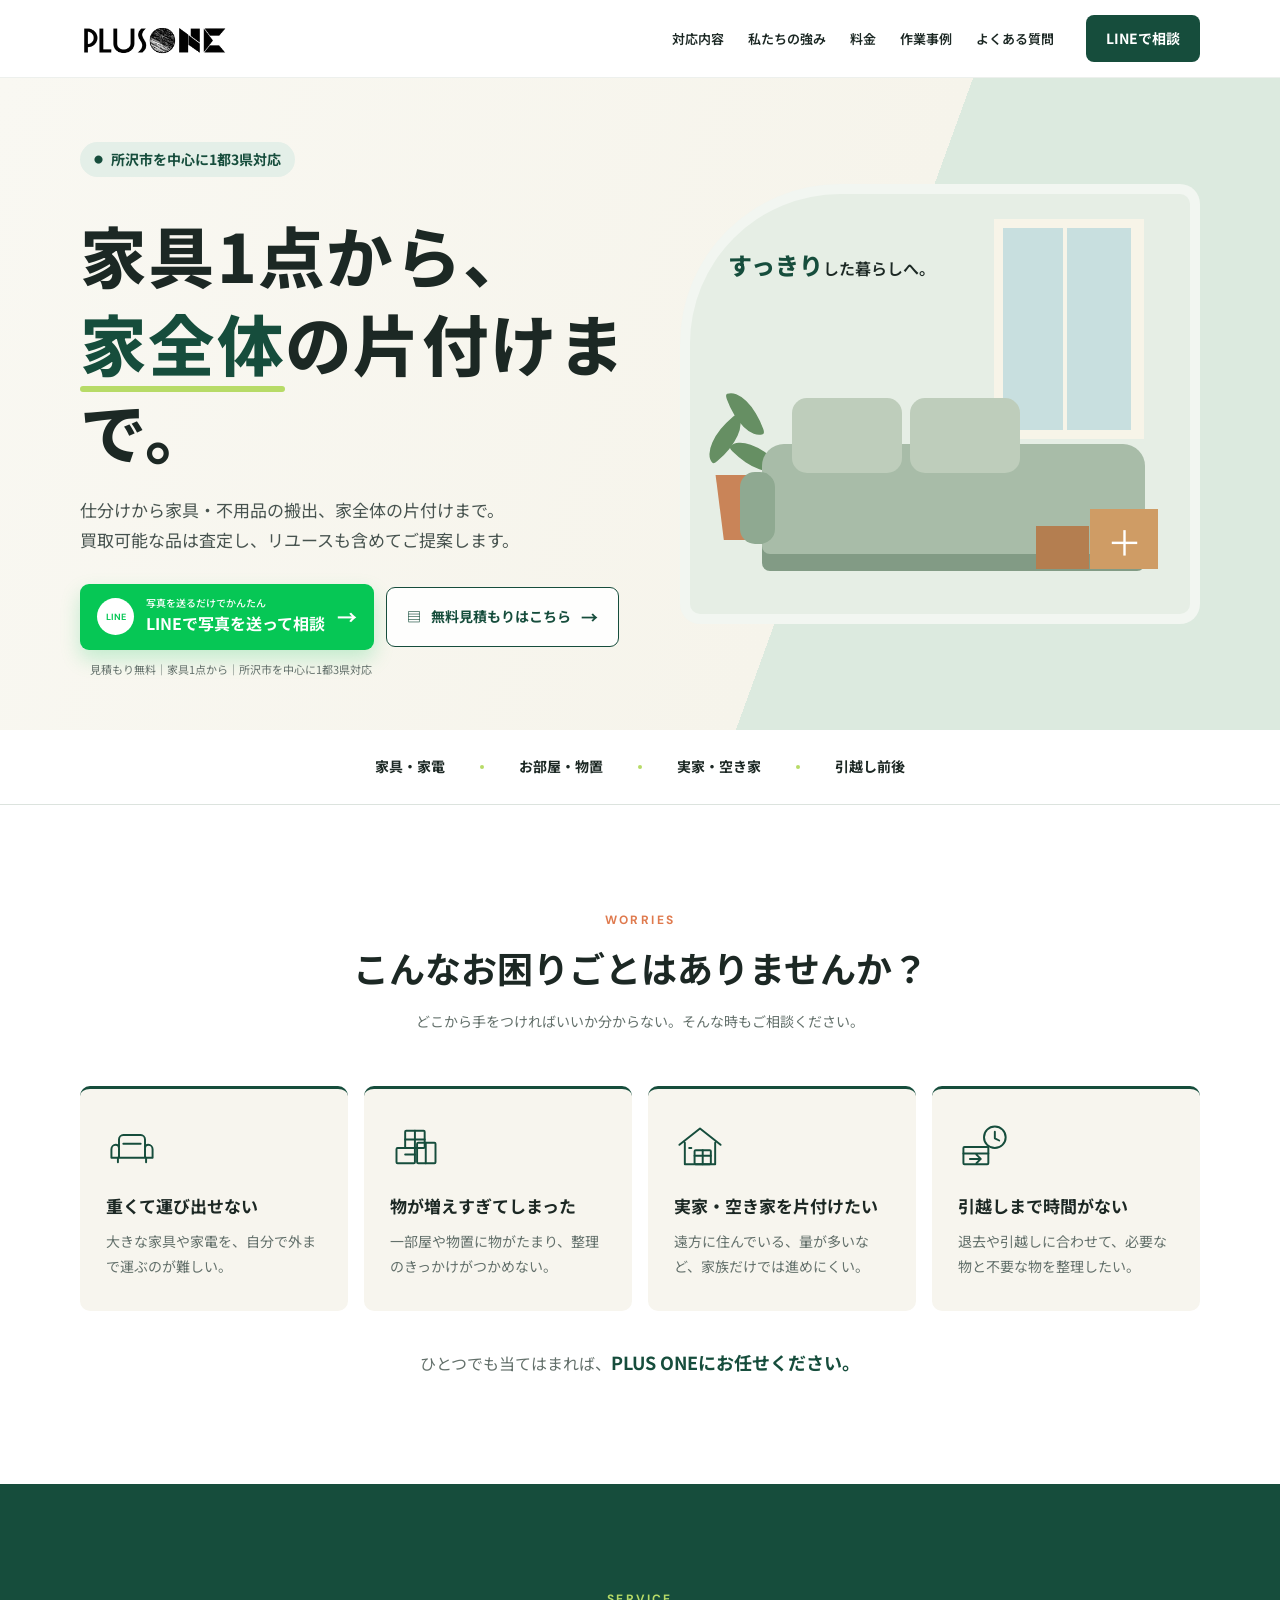
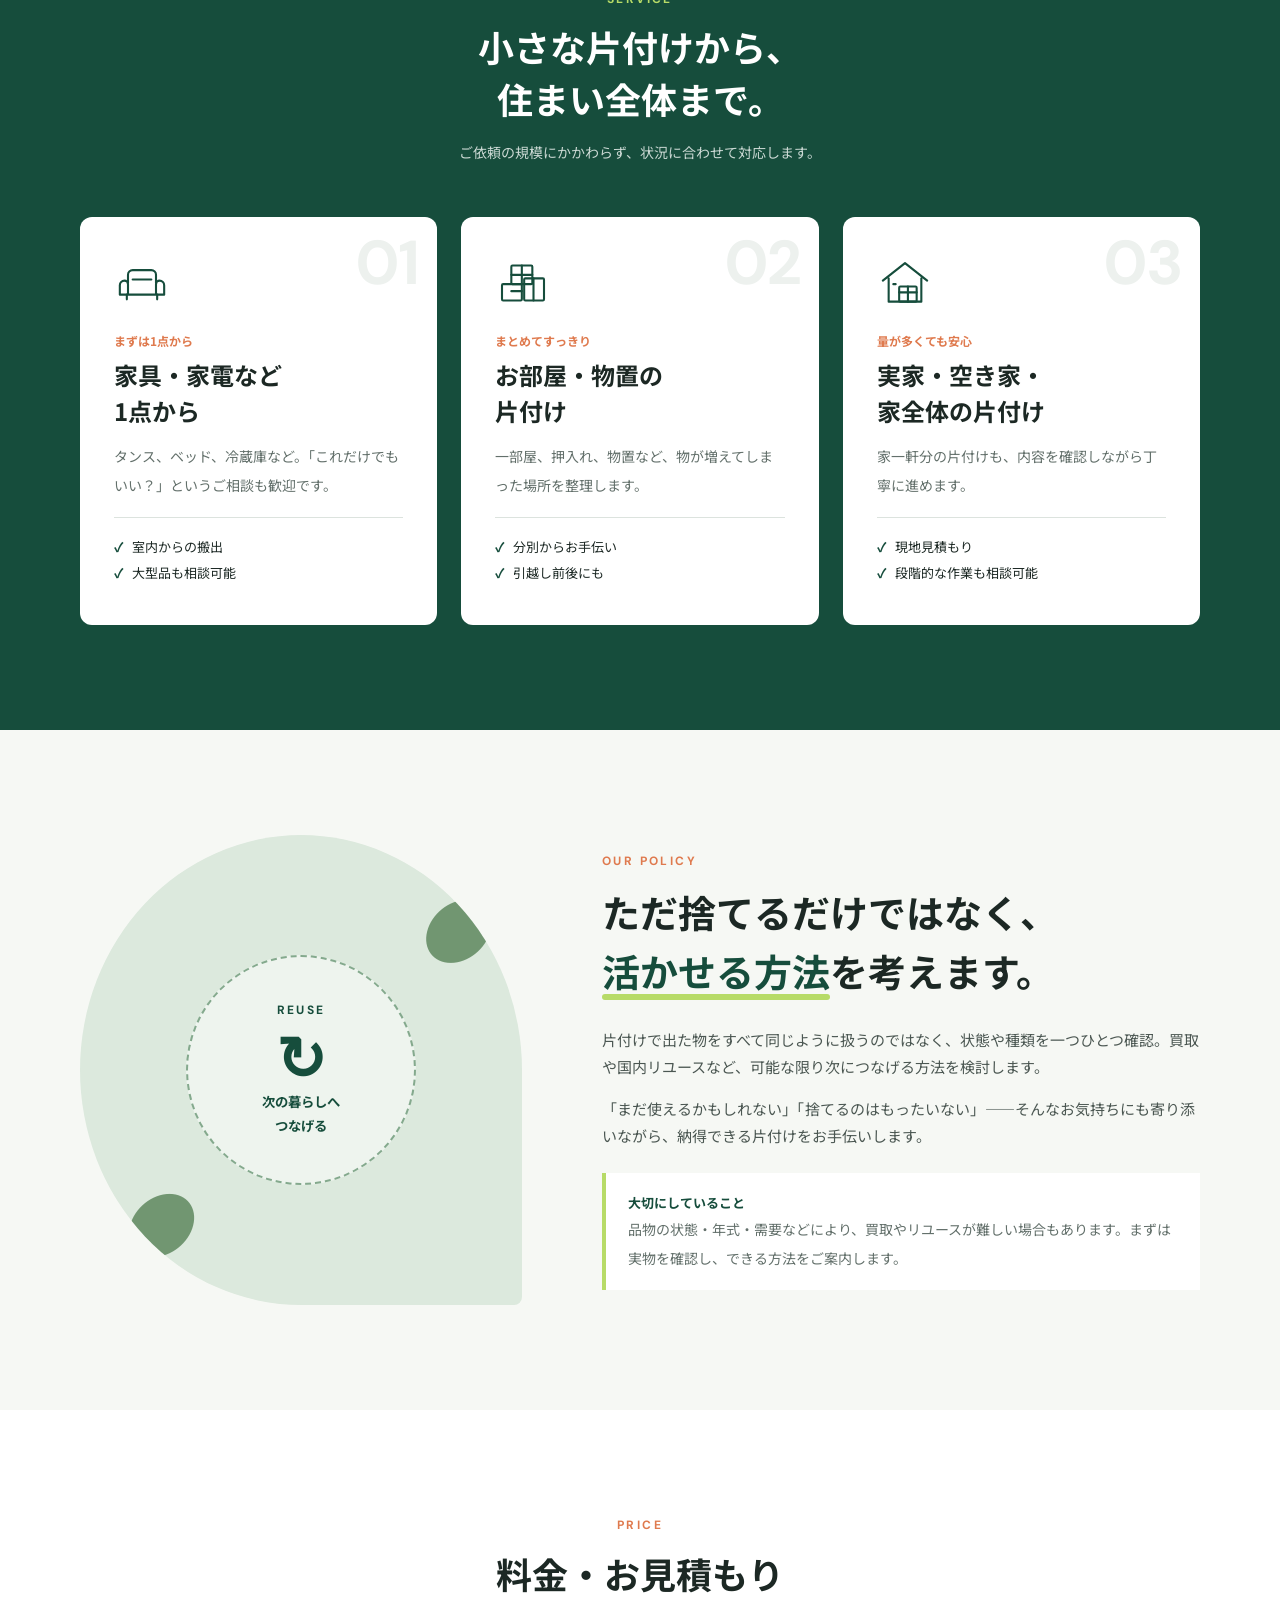
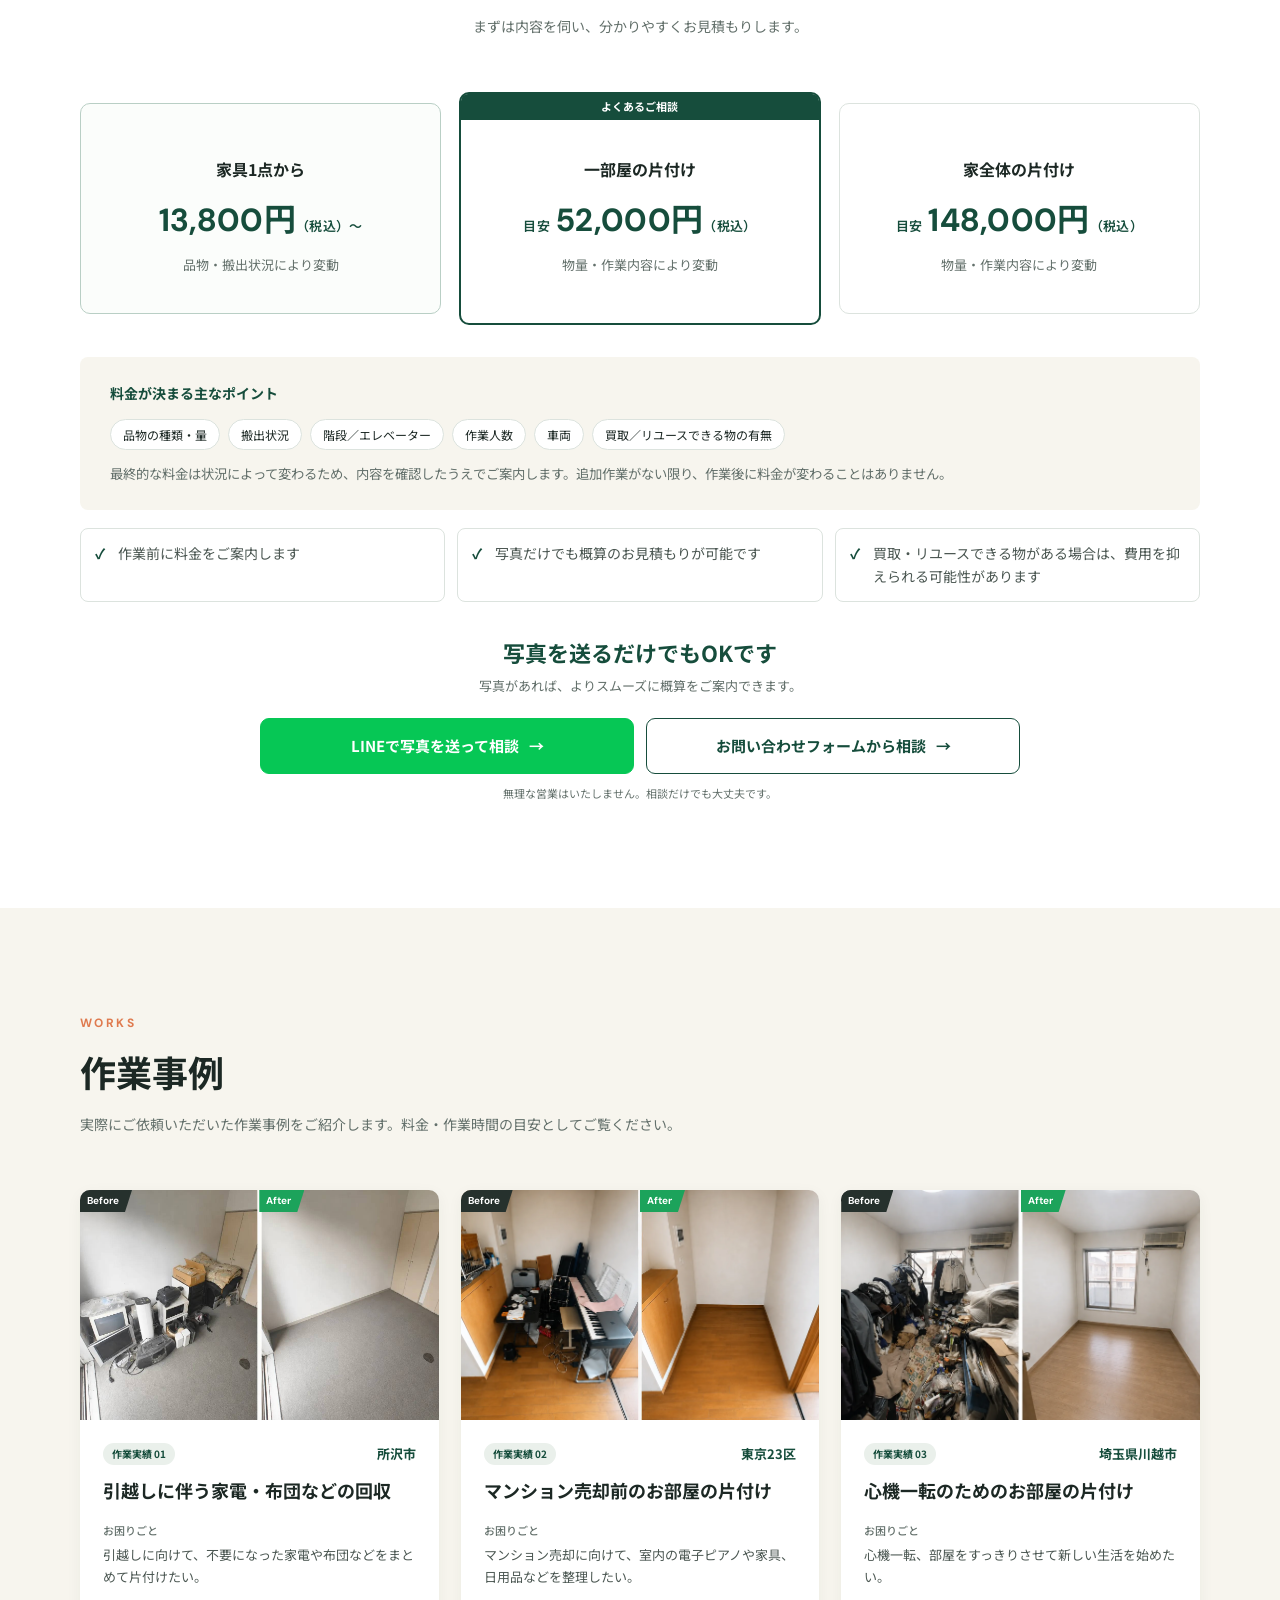
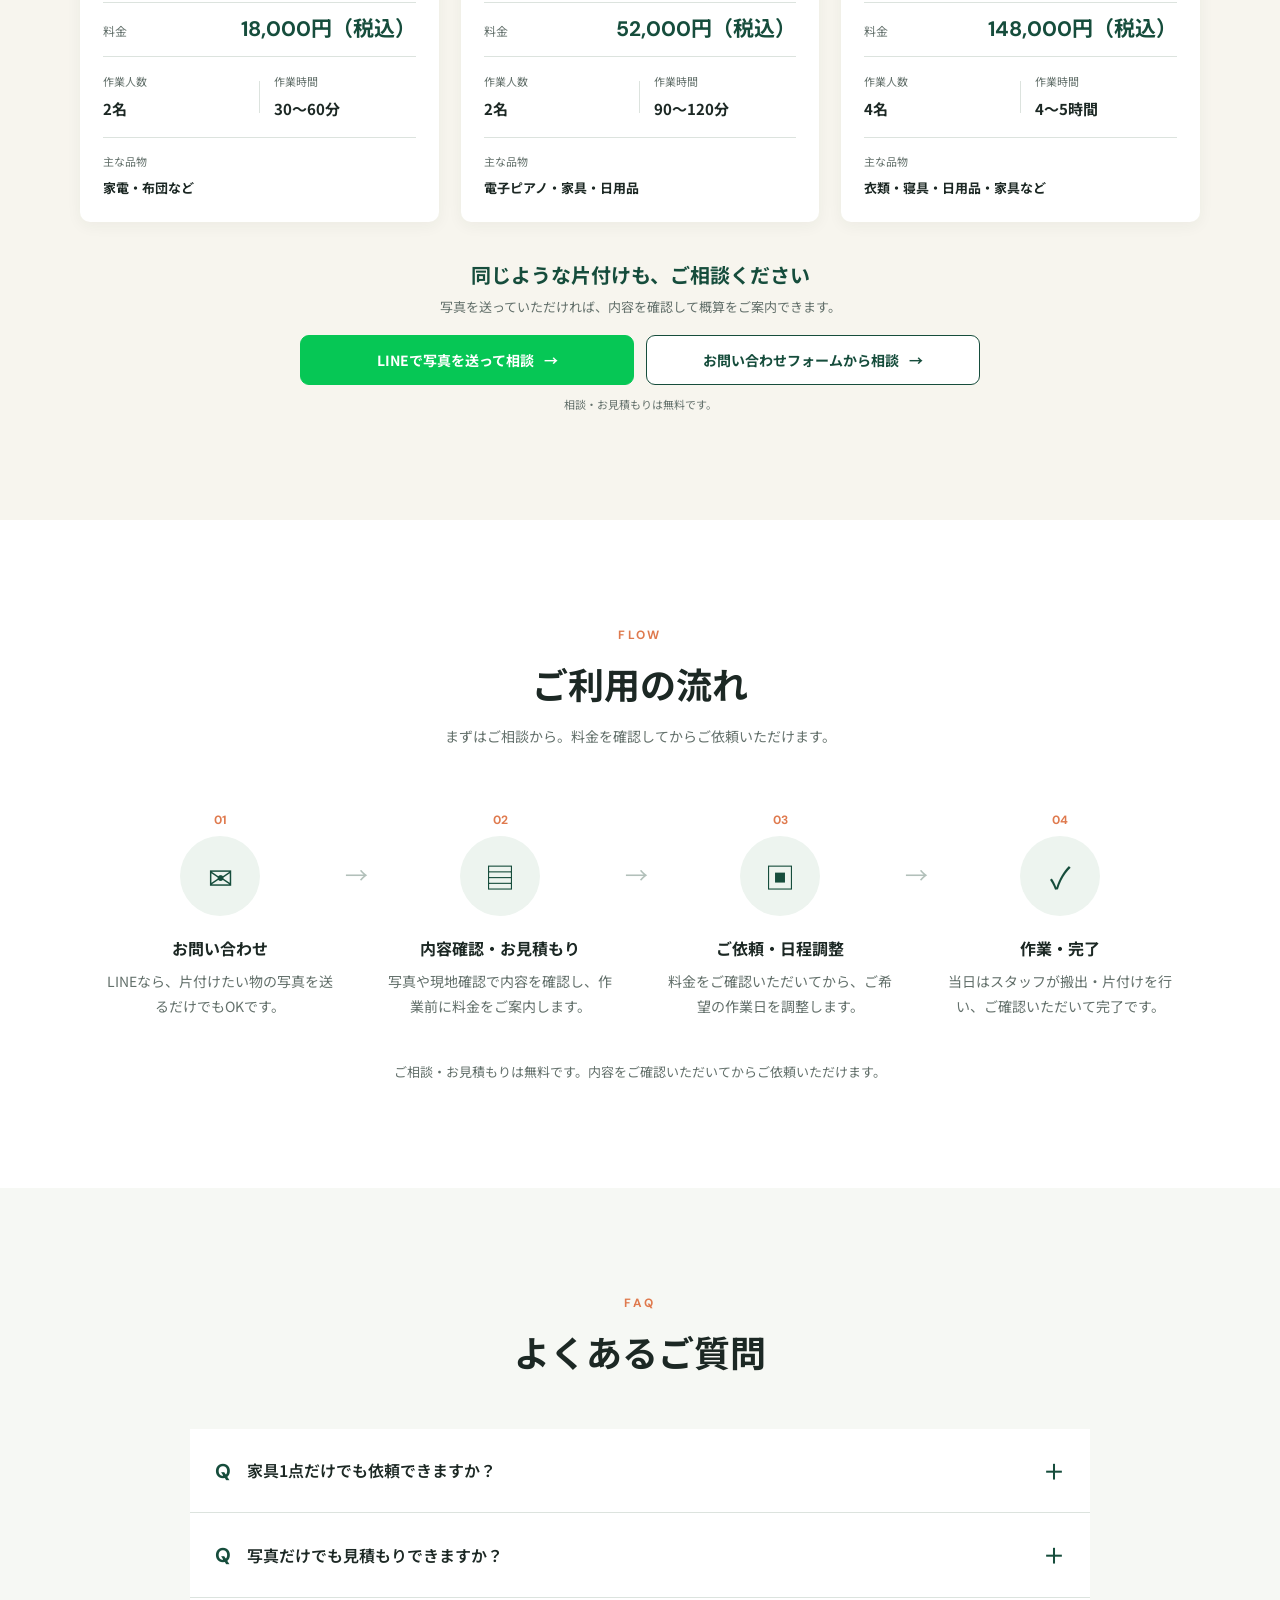
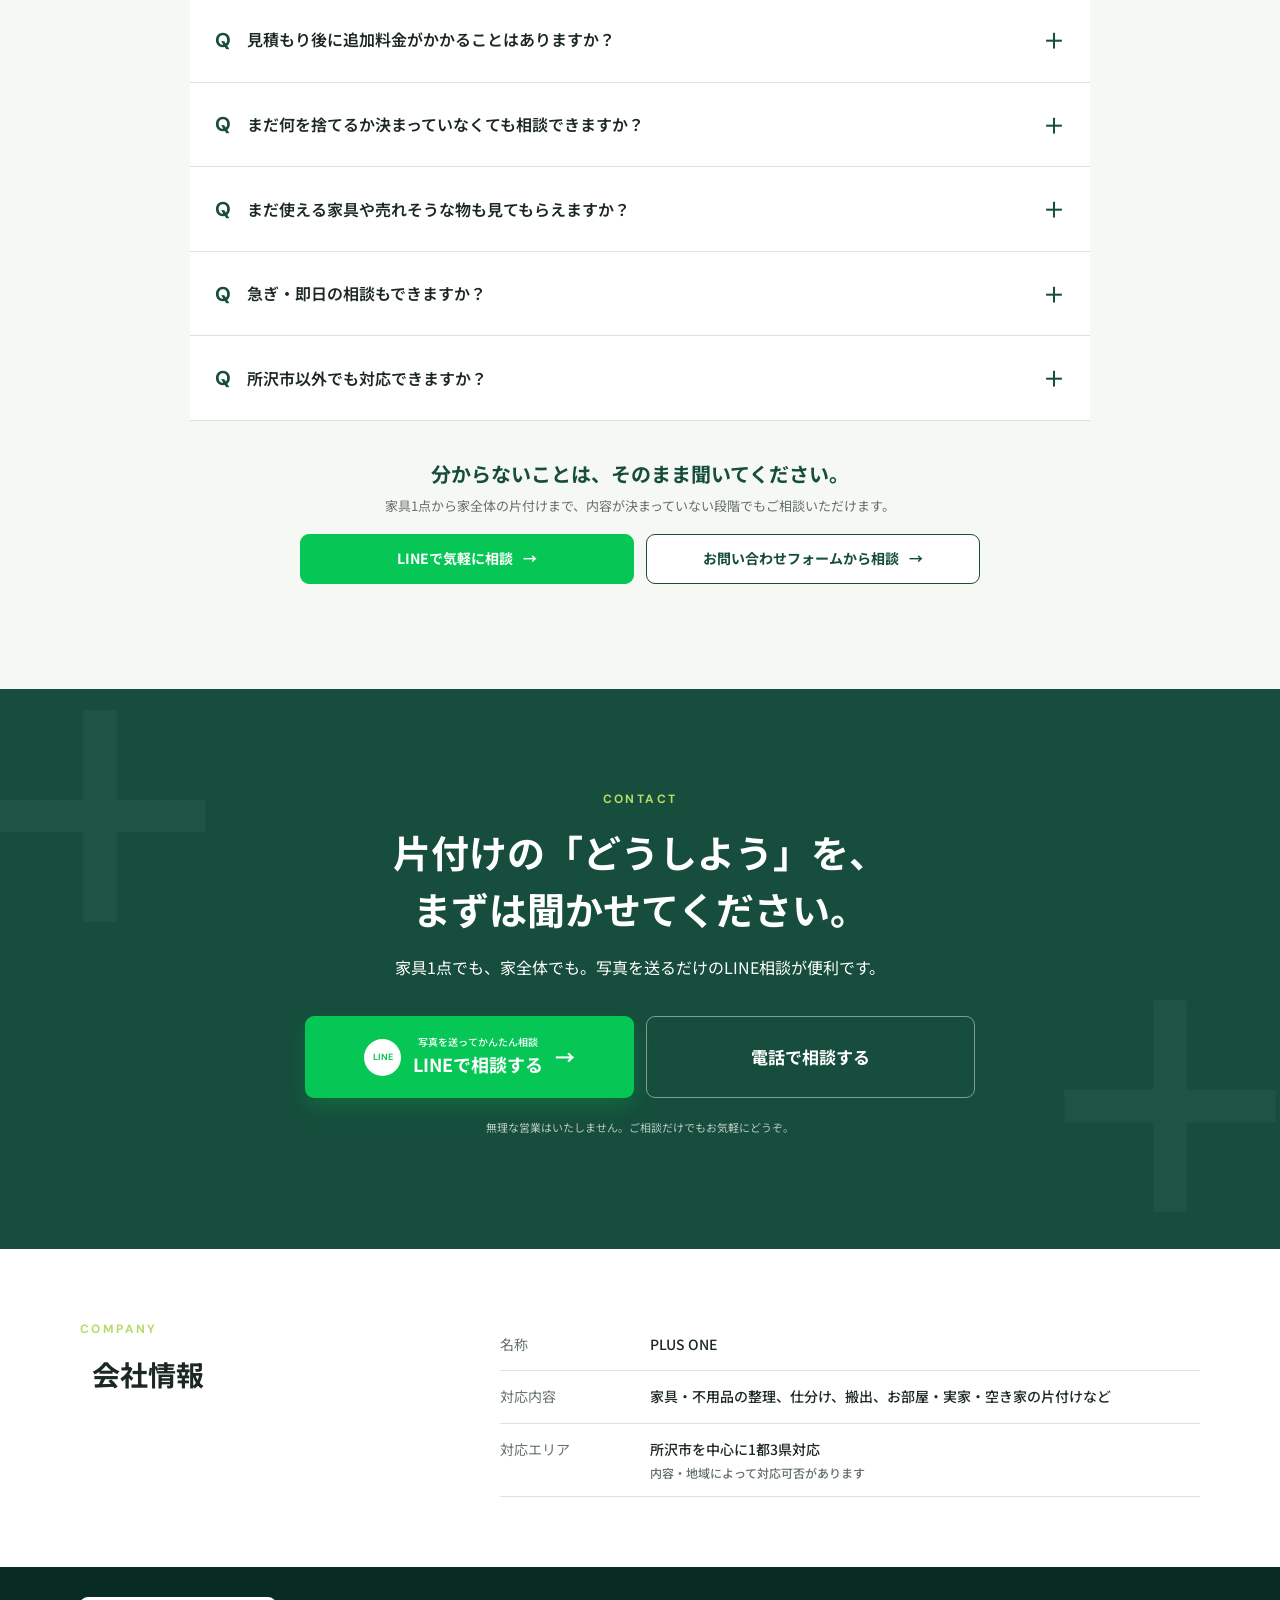
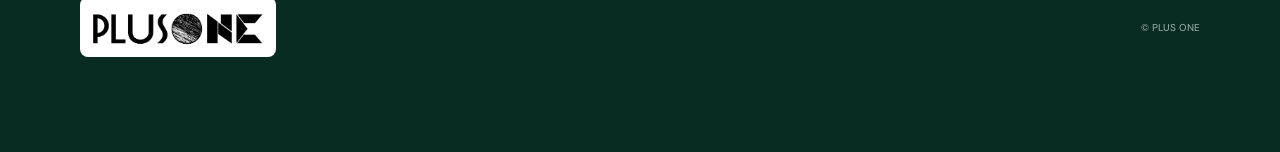
==== commit 1493254e: "FAQを問い合わせ前の不安に沿った7問へ更新" ====
--- a/index.html
+++ b/index.html
@@ -189,13 +189,13 @@
       <div class="container narrow">
         <div class="section-heading"><p>FAQ</p><h2>よくあるご質問</h2></div>
         <div class="faq-list">
-          <details name="faq-accordion"><summary><b>Q</b>家具1点だけでも依頼できますか？<span aria-hidden="true">＋</span></summary><p><b>A</b>はい、家具1点からご相談いただけます。品物の大きさや搬出状況などを確認したうえで料金をご案内します。1点のみの場合は出張・車両費などの関係で割高になる場合もあるため、ご自身で処分できる方法がある場合は、その方法も含めてご案内します。</p></details>
-          <details name="faq-accordion"><summary><b>Q</b>写真だけでも見積もりできますか？<span aria-hidden="true">＋</span></summary><p><b>A</b>はい。LINEなどで品物やお部屋、搬出経路が分かる写真を送っていただければ、概算のお見積もりをご案内できます。内容によっては正確な料金確認のため、追加の写真や現地確認をお願いする場合があります。</p></details>
-          <details name="faq-accordion"><summary><b>Q</b>見積もり後に追加料金がかかることはありますか？<span aria-hidden="true">＋</span></summary><p><b>A</b>作業前に内容と料金をご案内し、ご納得いただいてから作業を開始します。事前に伺っていない品物の追加や作業内容の変更などがない限り、作業後に料金が変わることはありません。</p></details>
-          <details name="faq-accordion"><summary><b>Q</b>まだ使える家具や売れそうな物も見てもらえますか？<span aria-hidden="true">＋</span></summary><p><b>A</b>はい。買取やリユースが可能か確認します。できるだけ捨てずに活かせる方法を検討します。ただし、状態や品物によっては買取・リユースできない場合があります。</p></details>
-          <details name="faq-accordion"><summary><b>Q</b>急ぎ・即日の相談もできますか？<span aria-hidden="true">＋</span></summary><p><b>A</b>はい、ご相談いただけます。当日の予約状況や作業内容によって対応できない場合もありますが、まずは希望日時をお知らせください。できる限り対応可能な日程をご案内します。</p></details>
-          <details name="faq-accordion"><summary><b>Q</b>所沢市以外でも対応できますか？<span aria-hidden="true">＋</span></summary><p><b>A</b>はい。所沢市を中心に、埼玉県・東京都など周辺地域もご相談いただけます。地域や作業内容によって対応可否が異なる場合がありますので、作業場所をお知らせください。</p></details>
-          <details name="faq-accordion"><summary><b>Q</b>家全体の片付けや、仕分けからお願いできますか？<span aria-hidden="true">＋</span></summary><p><b>A</b>はい。家具1点だけでなく、お部屋・実家・空き家などの片付けもご相談いただけます。「何を残すか決まっていない」という段階でも、仕分け・搬出・買取やリユースの検討まで、内容に合わせて対応します。</p></details>
+          <details name="faq-accordion"><summary><b>Q</b>家具1点だけでも依頼できますか？<span aria-hidden="true">＋</span></summary><p><b>A</b>はい、家具1点からご相談いただけます。<br><br>品物の大きさや搬出状況などを確認したうえで、事前に料金をご案内します。<br><br>1点のみの場合は、出張・車両費などの関係で割高になることもあります。その場合は、市の粗大ごみなどご自身で処分できる方法も含めてご案内します。</p></details>
+          <details name="faq-accordion"><summary><b>Q</b>写真だけでも見積もりできますか？<span aria-hidden="true">＋</span></summary><p><b>A</b>はい。LINEなどで品物やお部屋、搬出経路が分かる写真を送っていただければ、概算のお見積もりをご案内できます。<br><br>内容によっては正確な料金確認のため、追加の写真や現地確認をお願いする場合があります。</p></details>
+          <details name="faq-accordion"><summary><b>Q</b>見積もり後に追加料金がかかることはありますか？<span aria-hidden="true">＋</span></summary><p><b>A</b>作業前に内容と料金をご案内し、ご納得いただいてから作業を開始します。<br><br>事前に伺っていない品物の追加や作業内容の変更などがない限り、作業後に料金が変わることはありません。</p></details>
+          <details name="faq-accordion"><summary><b>Q</b>まだ何を捨てるか決まっていなくても相談できますか？<span aria-hidden="true">＋</span></summary><p><b>A</b>はい。まだ何を残すか決まっていない段階でもご相談いただけます。<br><br>家具1点だけでなく、お部屋・実家・空き家などの片付けも対応しています。<br><br>仕分け・搬出・買取やリユースの検討まで、内容に合わせて進めます。</p></details>
+          <details name="faq-accordion"><summary><b>Q</b>まだ使える家具や売れそうな物も見てもらえますか？<span aria-hidden="true">＋</span></summary><p><b>A</b>はい。買取やリユースが可能か確認します。<br><br>できるだけ捨てずに活かせる方法を検討します。<br><br>ただし、状態や品物によっては買取・リユースできない場合があります。</p></details>
+          <details name="faq-accordion"><summary><b>Q</b>急ぎ・即日の相談もできますか？<span aria-hidden="true">＋</span></summary><p><b>A</b>はい、ご相談いただけます。<br><br>当日の予約状況や作業内容によって対応できない場合もありますが、まずは希望日時をお知らせください。<br><br>できる限り対応可能な日程をご案内します。</p></details>
+          <details name="faq-accordion"><summary><b>Q</b>所沢市以外でも対応できますか？<span aria-hidden="true">＋</span></summary><p><b>A</b>はい。所沢市を中心に、埼玉県・東京都など周辺地域もご相談いただけます。<br><br>地域や作業内容によって対応可否が異なる場合がありますので、作業場所をお知らせください。</p></details>
         </div>
         <div class="faq-consultation">
           <h3>分からないことは、そのまま聞いてください。</h3>
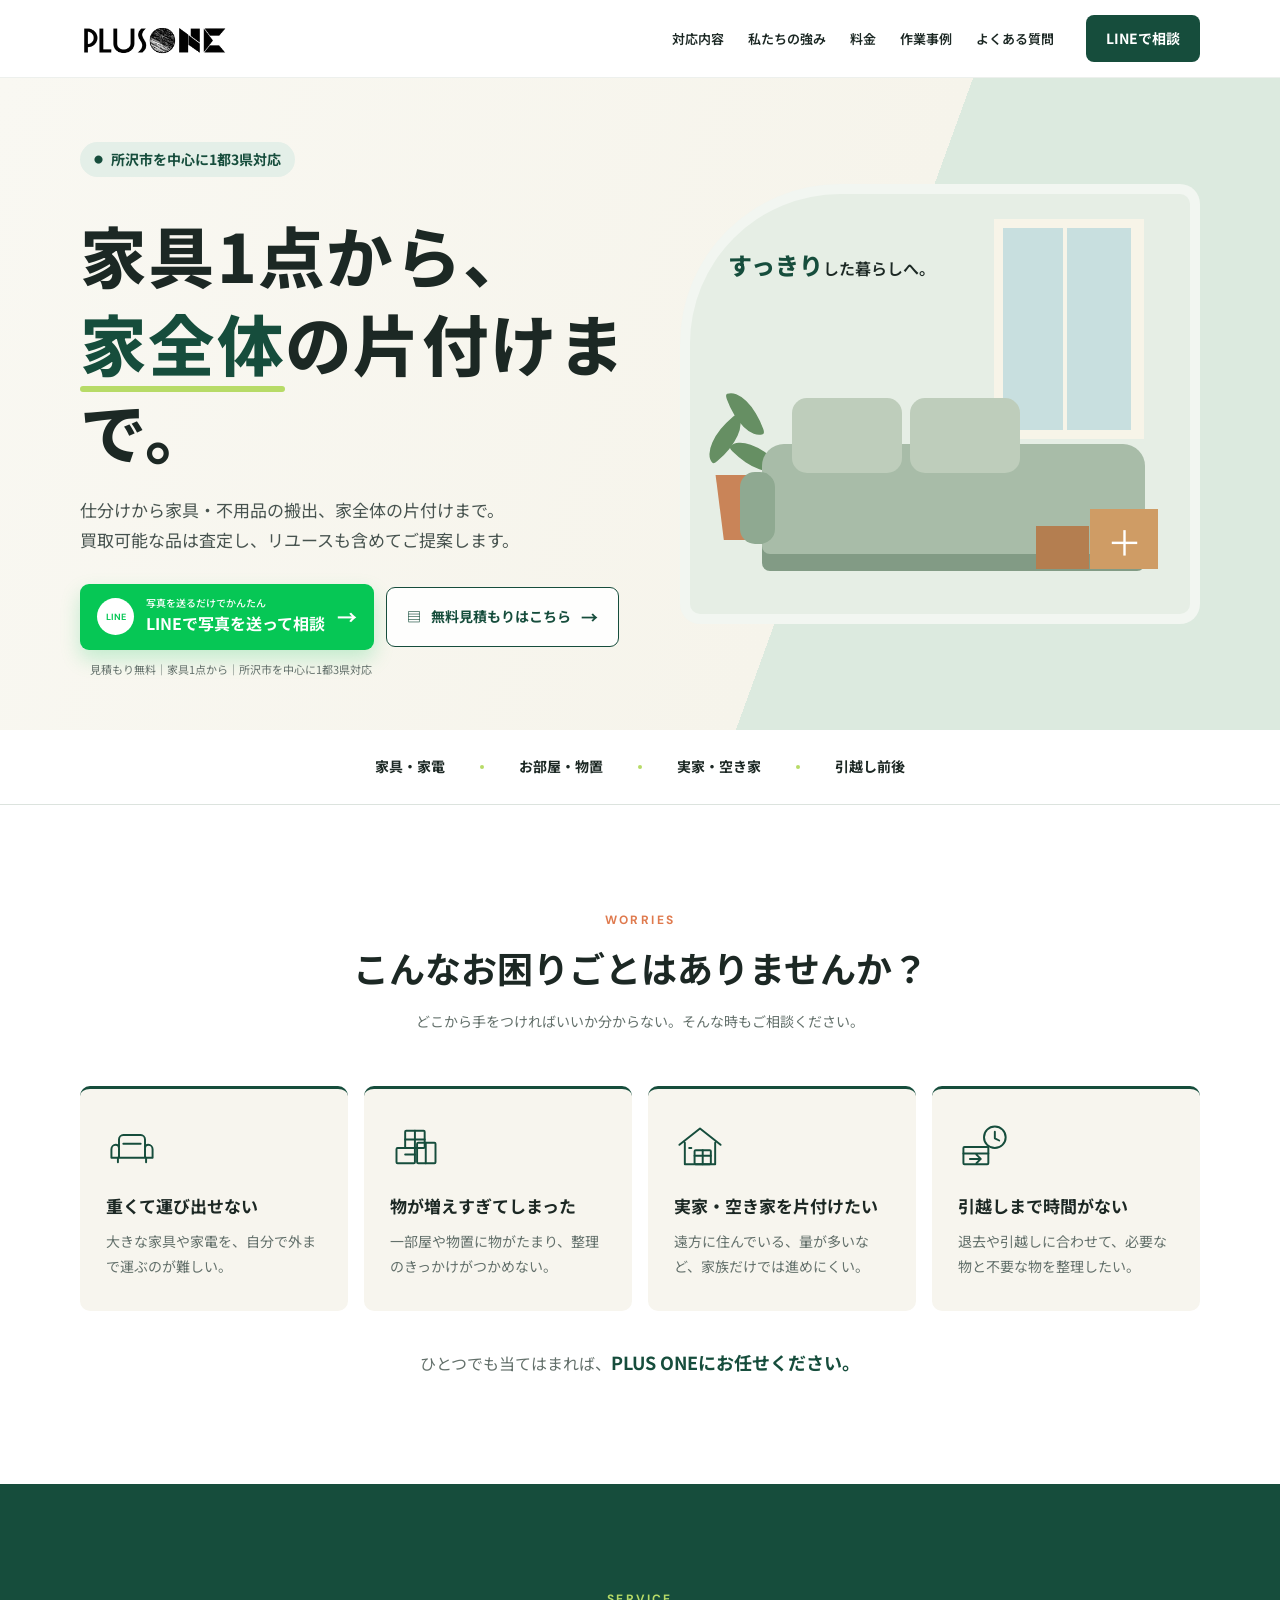
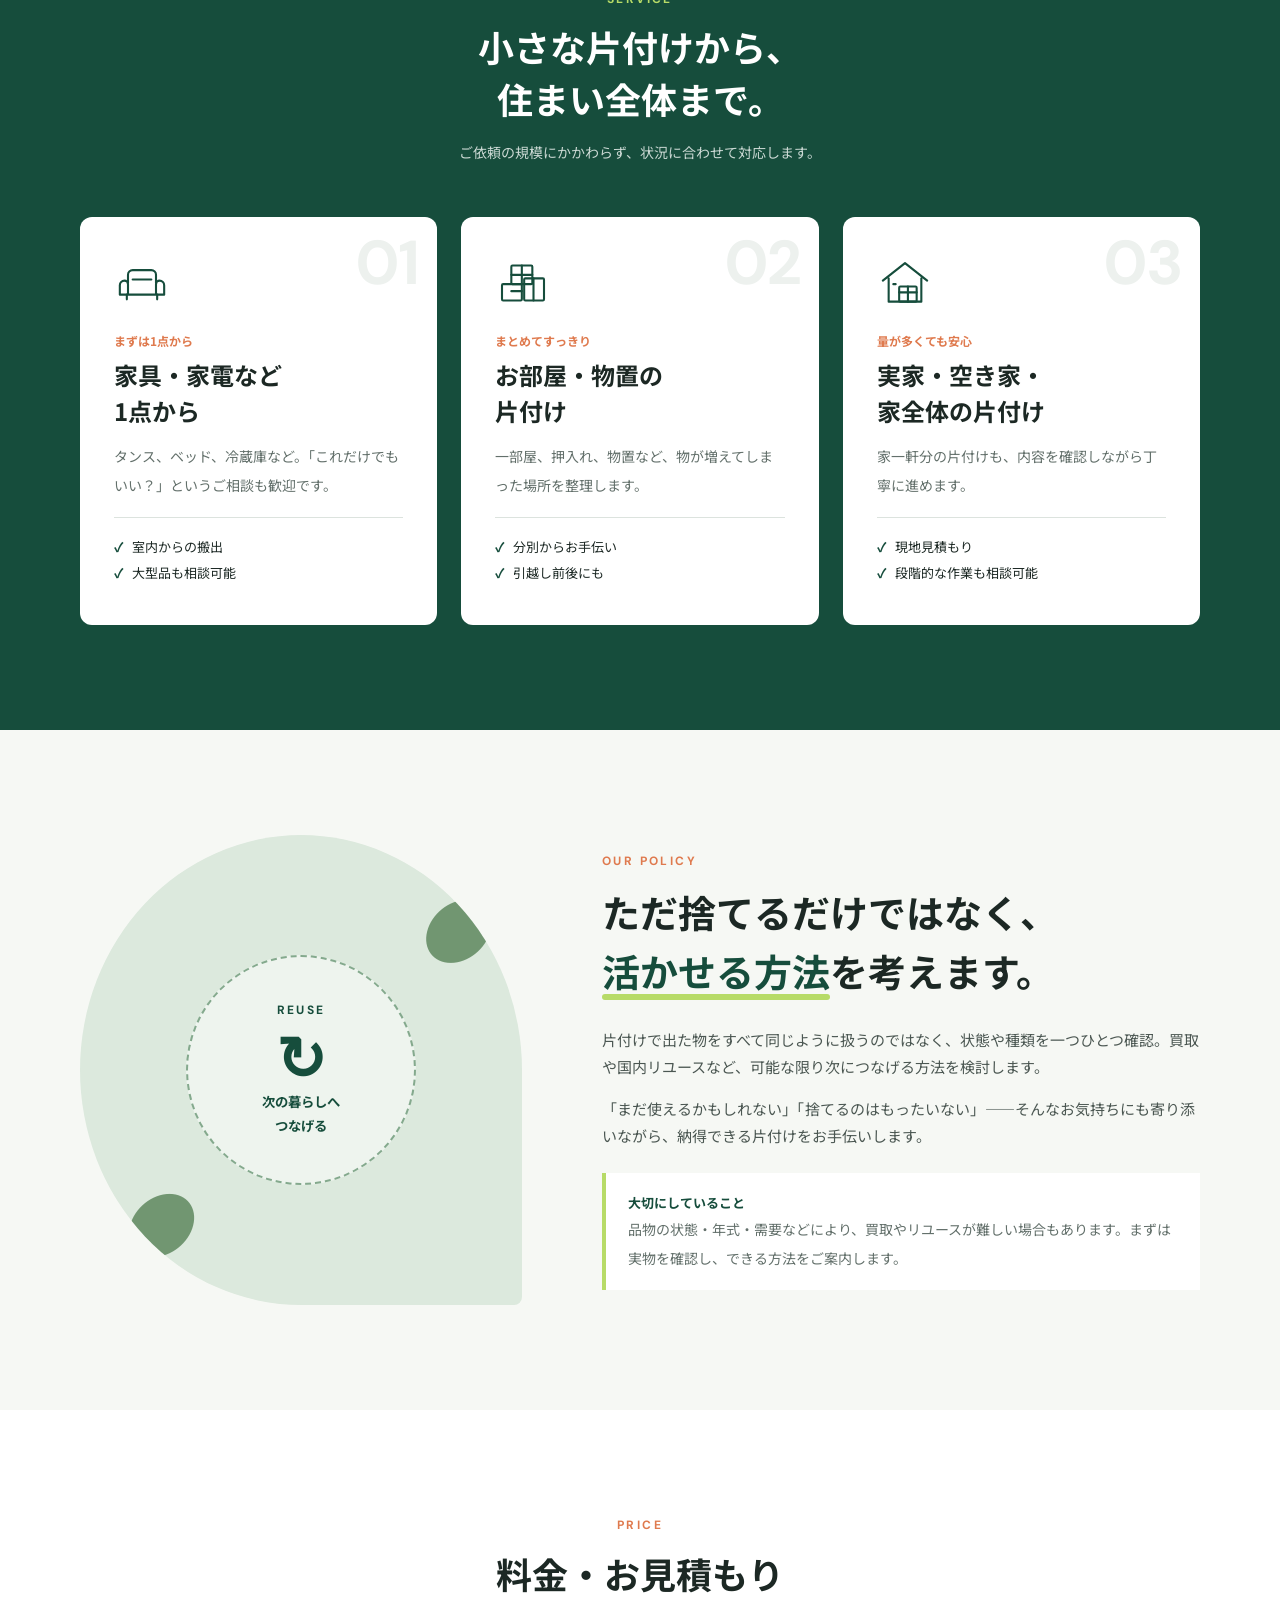
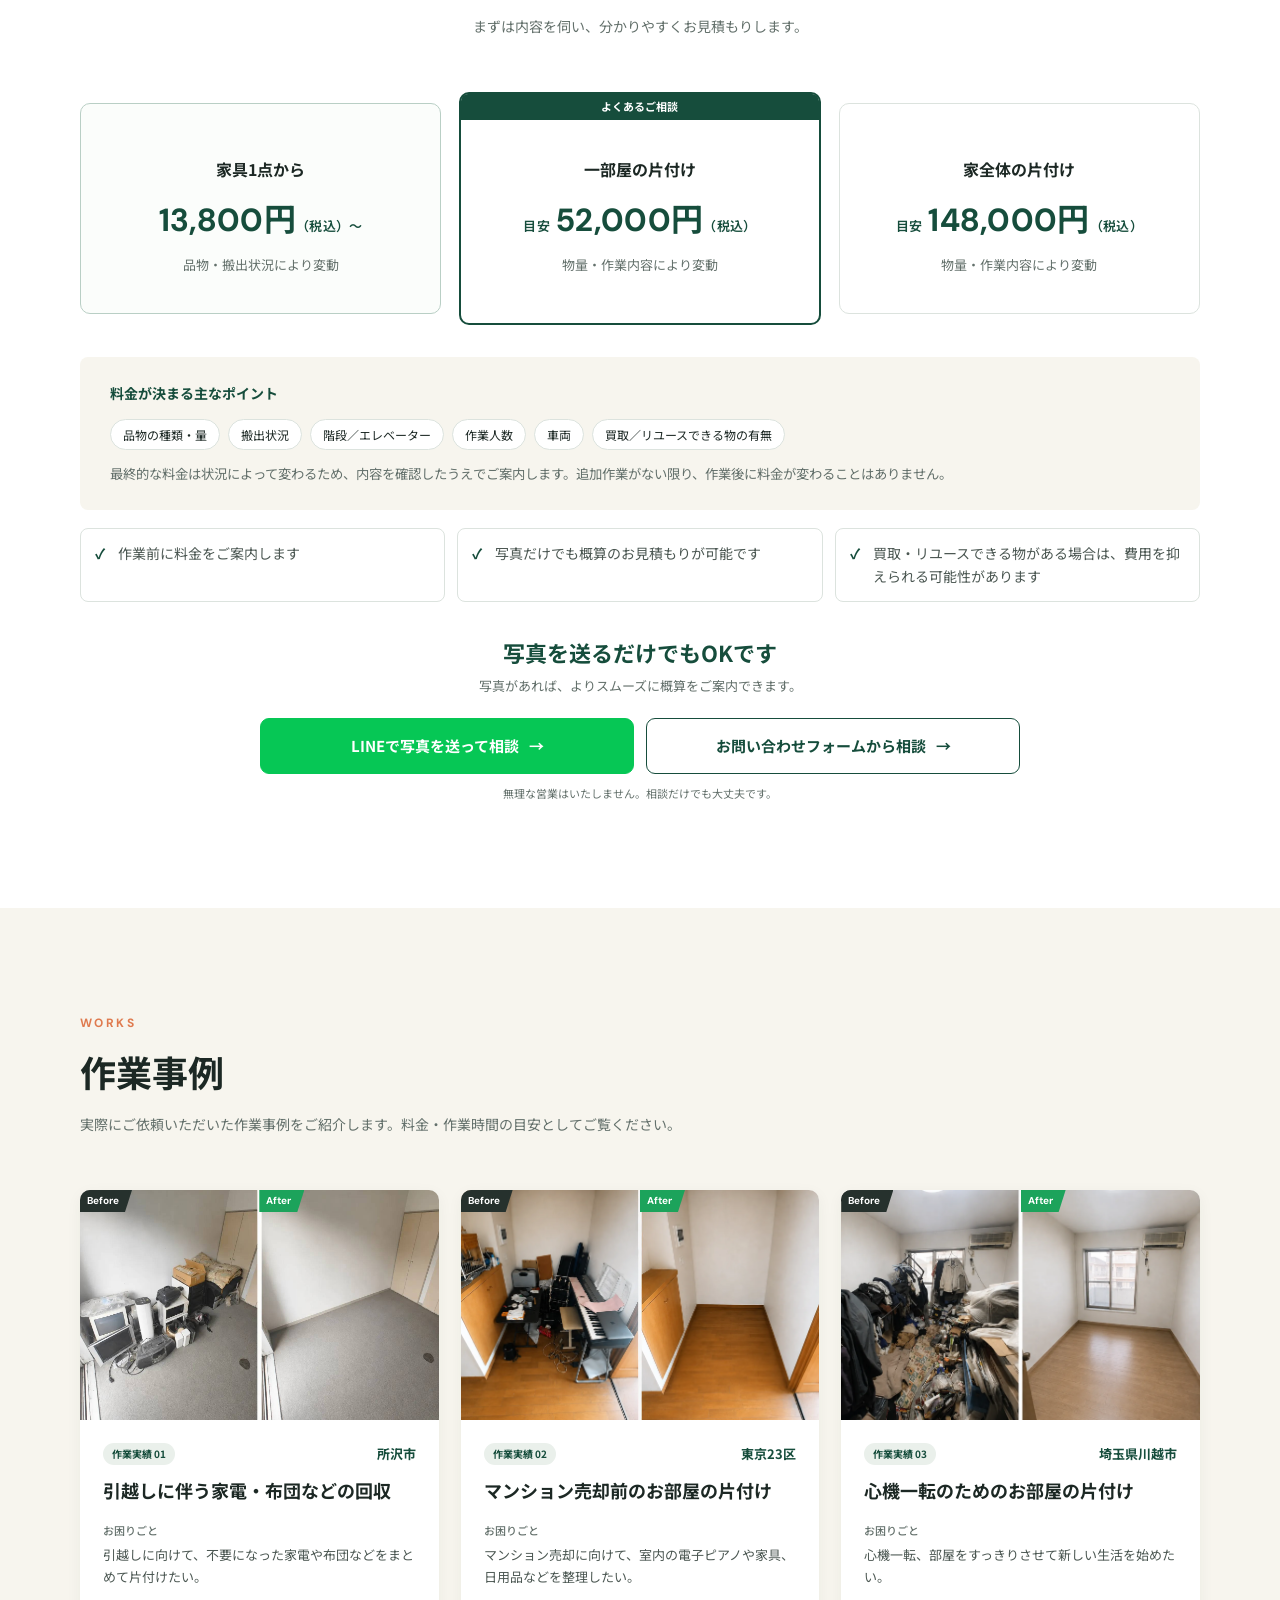
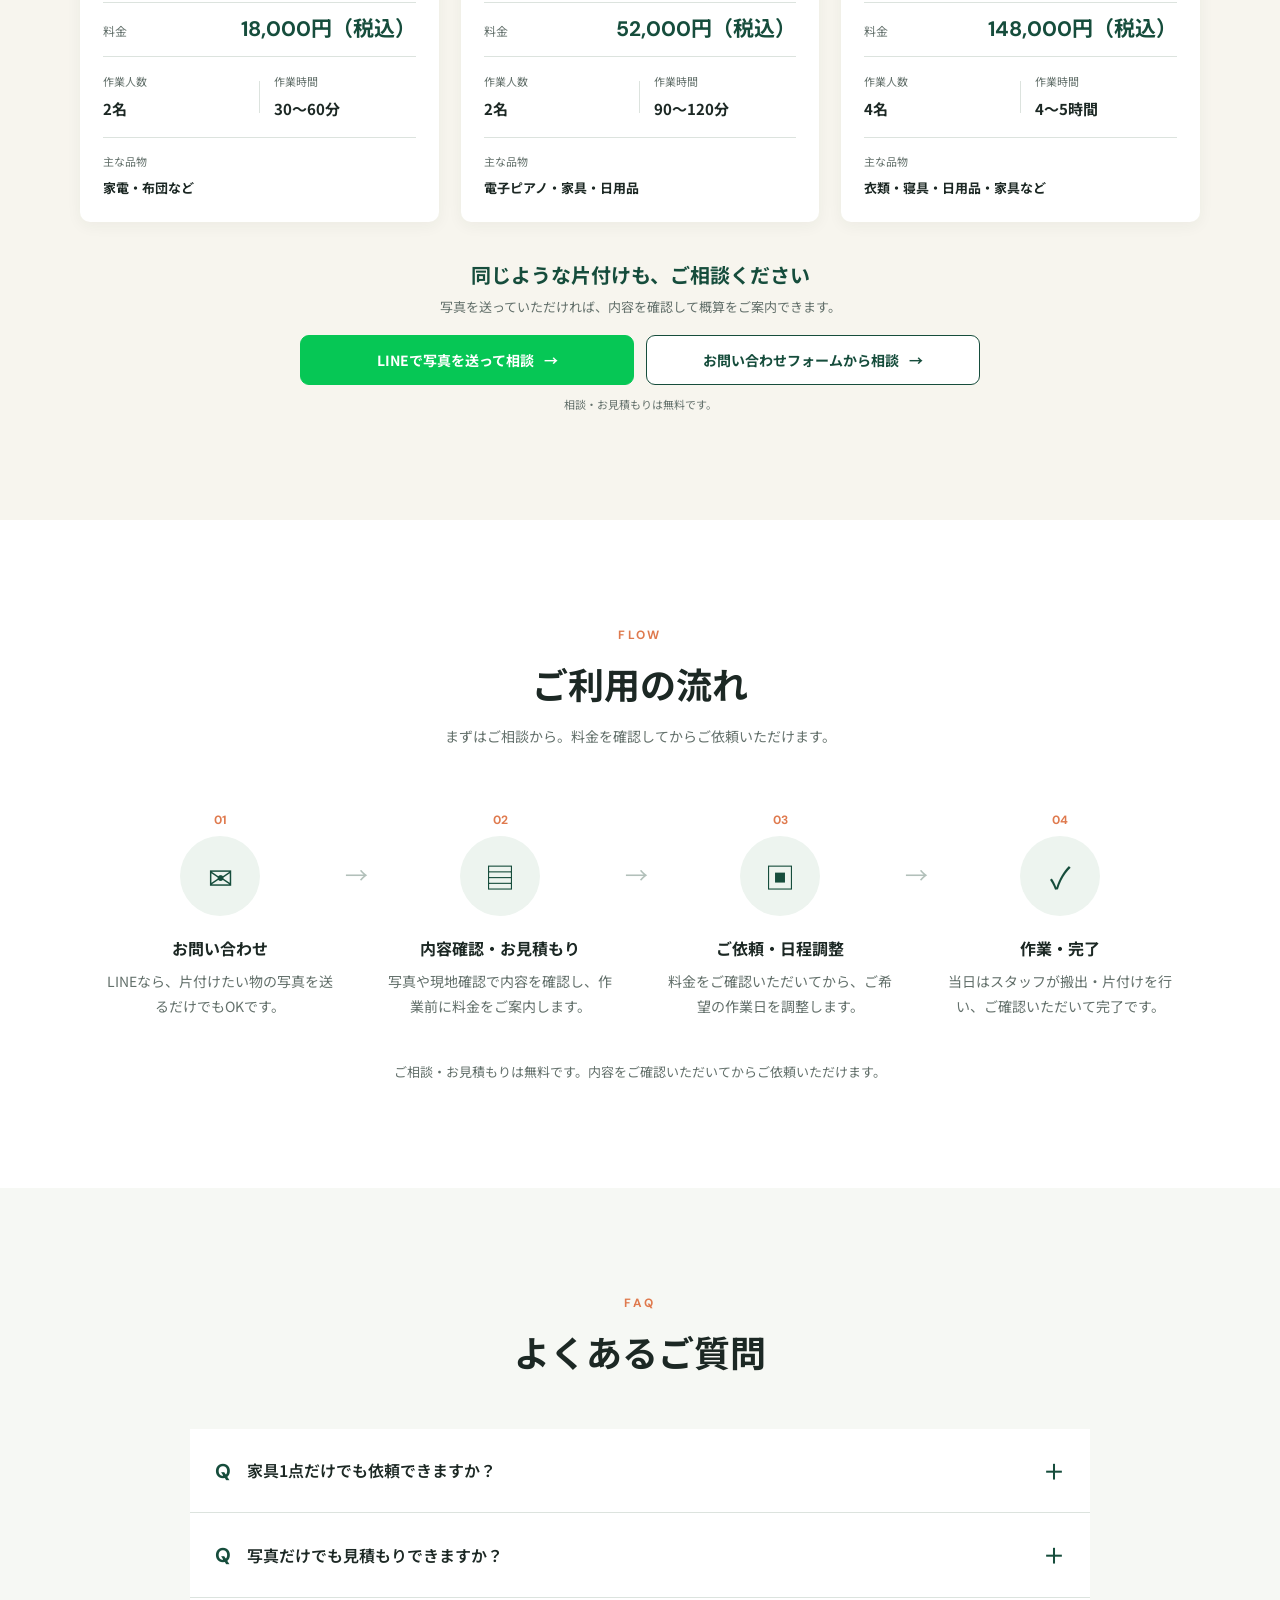
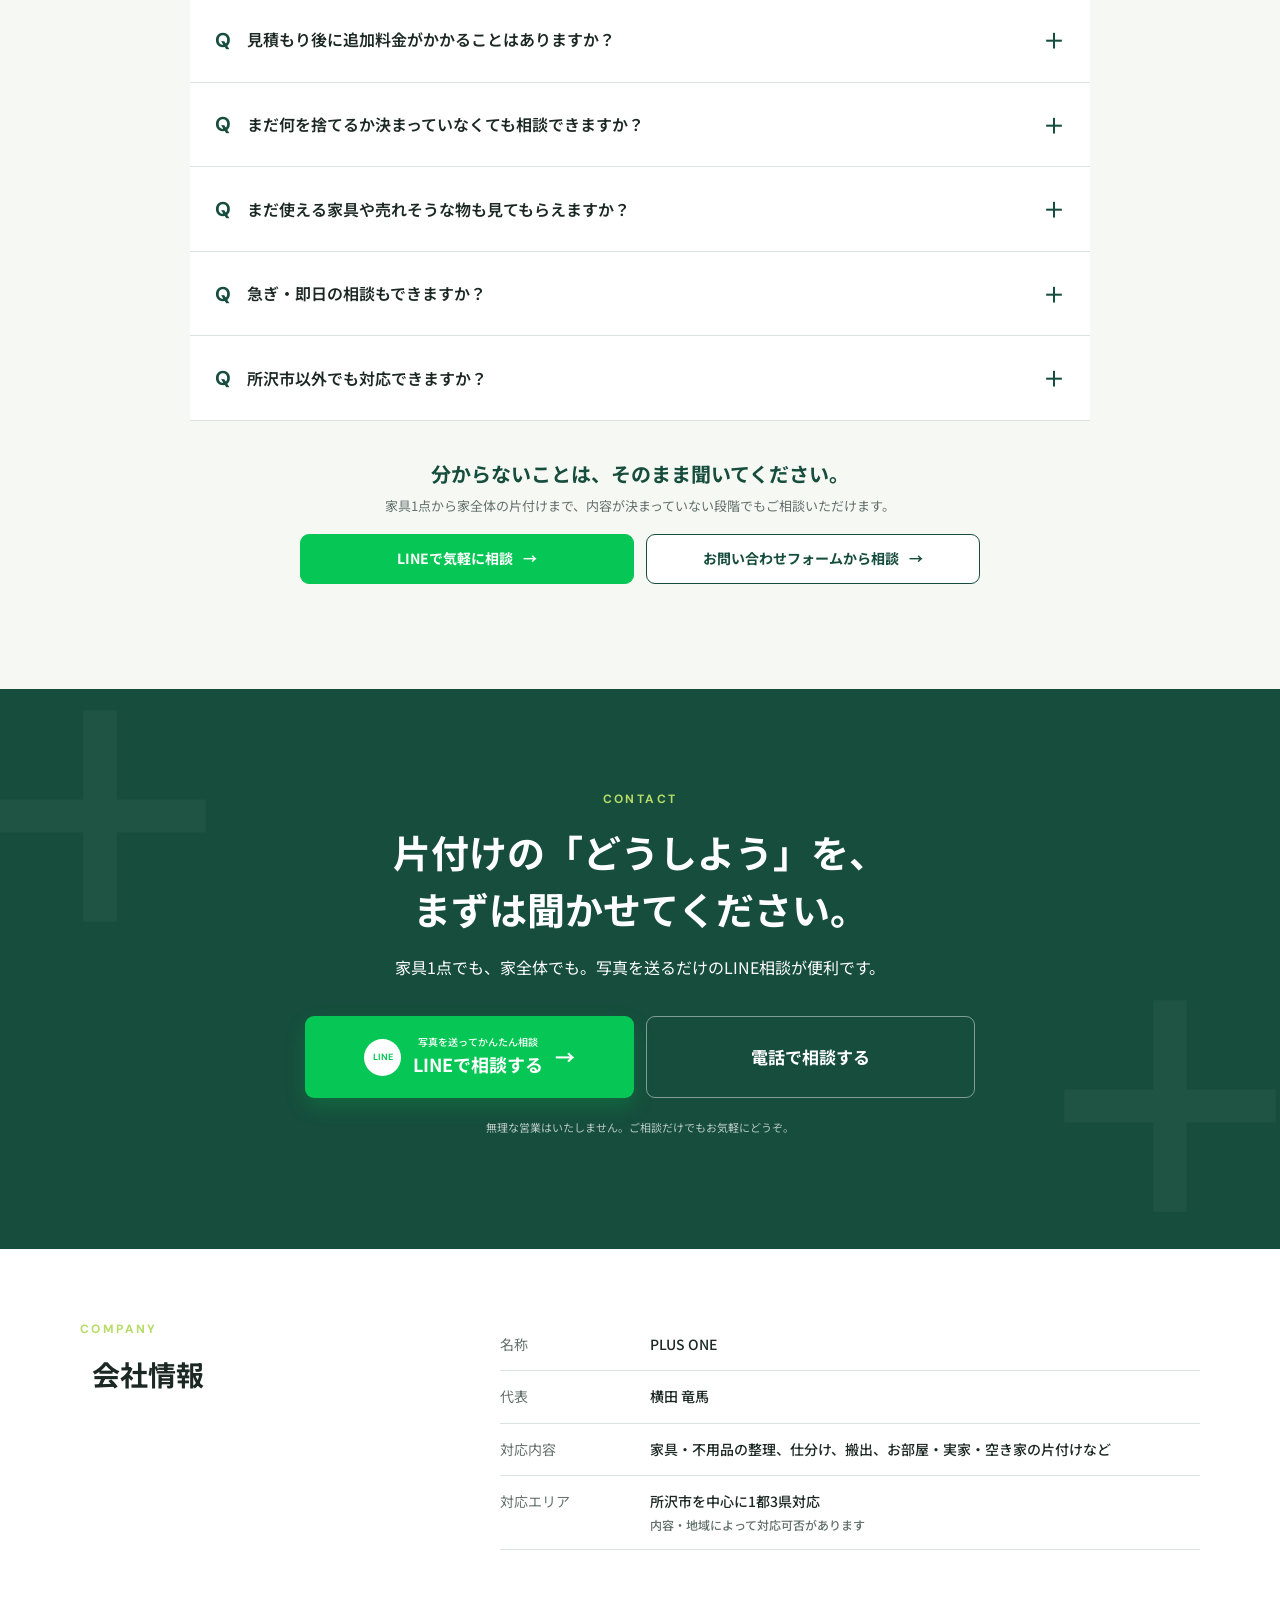
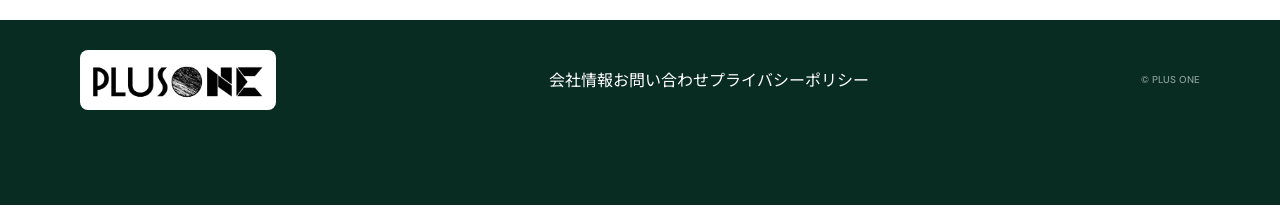
==== commit f8e48b0d: "会社情報に代表者とフッターナビを追加" ====
--- a/index.html
+++ b/index.html
@@ -8,7 +8,7 @@
   <link rel="preconnect" href="https://fonts.googleapis.com">
   <link rel="preconnect" href="https://fonts.gstatic.com" crossorigin>
   <link href="https://fonts.googleapis.com/css2?family=DM+Sans:wght@600;700&family=Noto+Sans+JP:wght@400;500;600;700;800&display=swap" rel="stylesheet">
-  <link rel="stylesheet" href="styles.css?v=20261005-flow-assurance-centering">
+  <link rel="stylesheet" href="styles.css?v=20261005-company-footer">
 </head>
 <body>
   <header class="site-header">
@@ -218,16 +218,16 @@
         <p class="contact-note">無理な営業はいたしません。ご相談だけでもお気軽にどうぞ。</p>
       </div>
 
-      <div class="company">
+      <div class="company" id="company">
         <div class="container company-grid">
         <div><p class="eyebrow">COMPANY</p><h2>会社情報</h2></div>
-        <dl><div><dt>名称</dt><dd>PLUS ONE</dd></div><div><dt>対応内容</dt><dd>家具・不用品の整理、仕分け、搬出、お部屋・実家・空き家の片付けなど</dd></div><div><dt>対応エリア</dt><dd>所沢市を中心に1都3県対応<small>内容・地域によって対応可否があります</small></dd></div></dl>
+        <dl><div><dt>名称</dt><dd>PLUS ONE</dd></div><div><dt>代表</dt><dd>横田 竜馬</dd></div><div><dt>対応内容</dt><dd>家具・不用品の整理、仕分け、搬出、お部屋・実家・空き家の片付けなど</dd></div><div><dt>対応エリア</dt><dd>所沢市を中心に1都3県対応<small>内容・地域によって対応可否があります</small></dd></div></dl>
         </div>
       </div>
     </section>
   </main>
 
-  <footer><div class="container"><a class="logo footer-logo" href="#top" aria-label="PLUS ONE ホーム"><img class="footer-logo-image" src="plusone-logo.png" width="180" height="60" alt="PLUS ONE 暮らしに、もうひとつの安心を。"></a><p>© PLUS ONE</p></div></footer>
+  <footer><div class="container"><a class="logo footer-logo" href="#top" aria-label="PLUS ONE ホーム"><img class="footer-logo-image" src="plusone-logo.png" width="180" height="60" alt="PLUS ONE 暮らしに、もうひとつの安心を。"></a><nav class="footer-nav" aria-label="フッターナビゲーション"><a href="#company">会社情報</a><a href="https://plusone-jpn.com/contact/">お問い合わせ</a><a href="https://plusone-jpn.com/privacy-policy/">プライバシーポリシー</a></nav><p>© PLUS ONE</p></div></footer>
 
   <nav class="mobile-fixed" aria-label="お問い合わせ">
     <a href="tel:07085431631"><span>☎</span>電話</a><a class="line" href="https://lin.ee/5X65XVP"><span>LINE</span>LINE相談</a><a href="https://plusone-jpn.com/contact/"><span>▤</span>お問い合わせ</a>
--- a/styles.css
+++ b/styles.css
@@ -249,3 +249,7 @@
   .work-concern{margin-bottom:13px;font-size:15px;line-height:1.7}
   .work-concern span{font-size:14px}
 }
+
+/* FAQ answer paragraph spacing */
+.faq-list details p br:nth-of-type(odd){display:block;content:"";margin-bottom:9px}
+.faq-list details p br:nth-of-type(even){display:none}
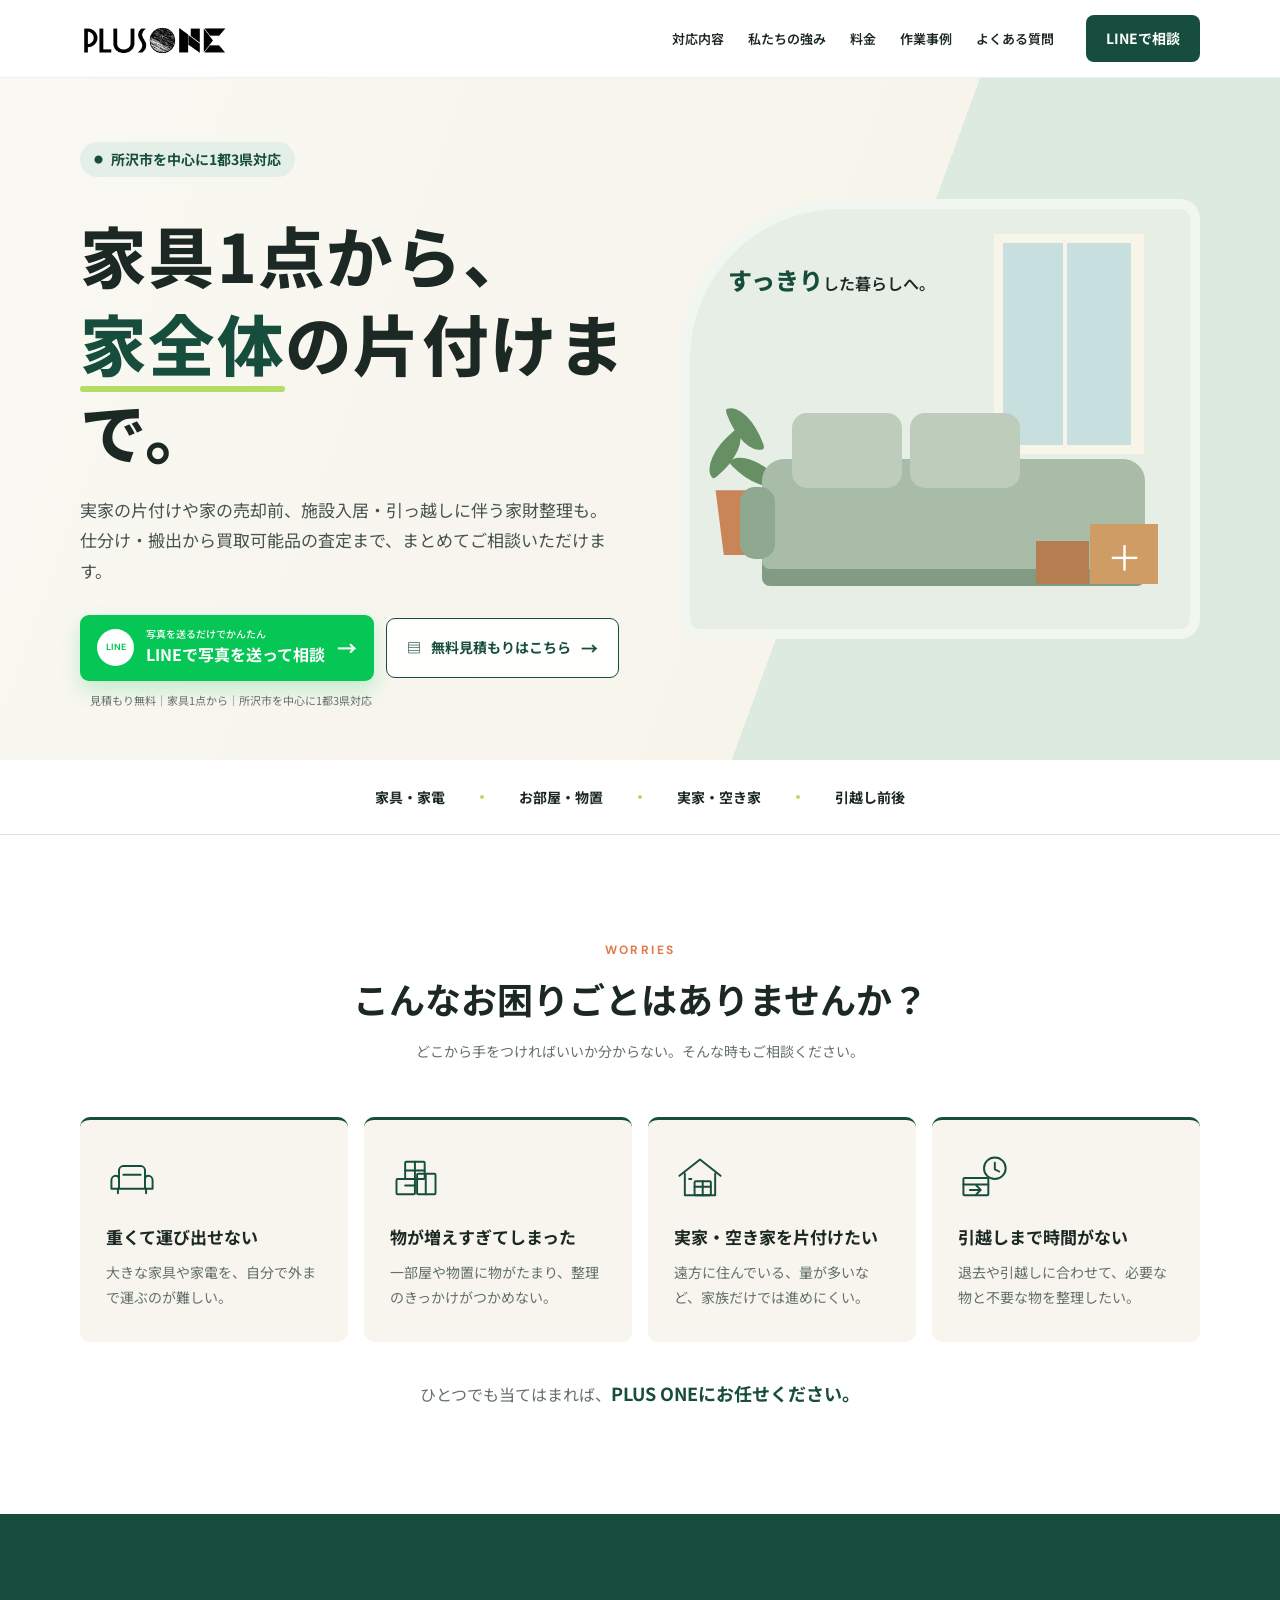
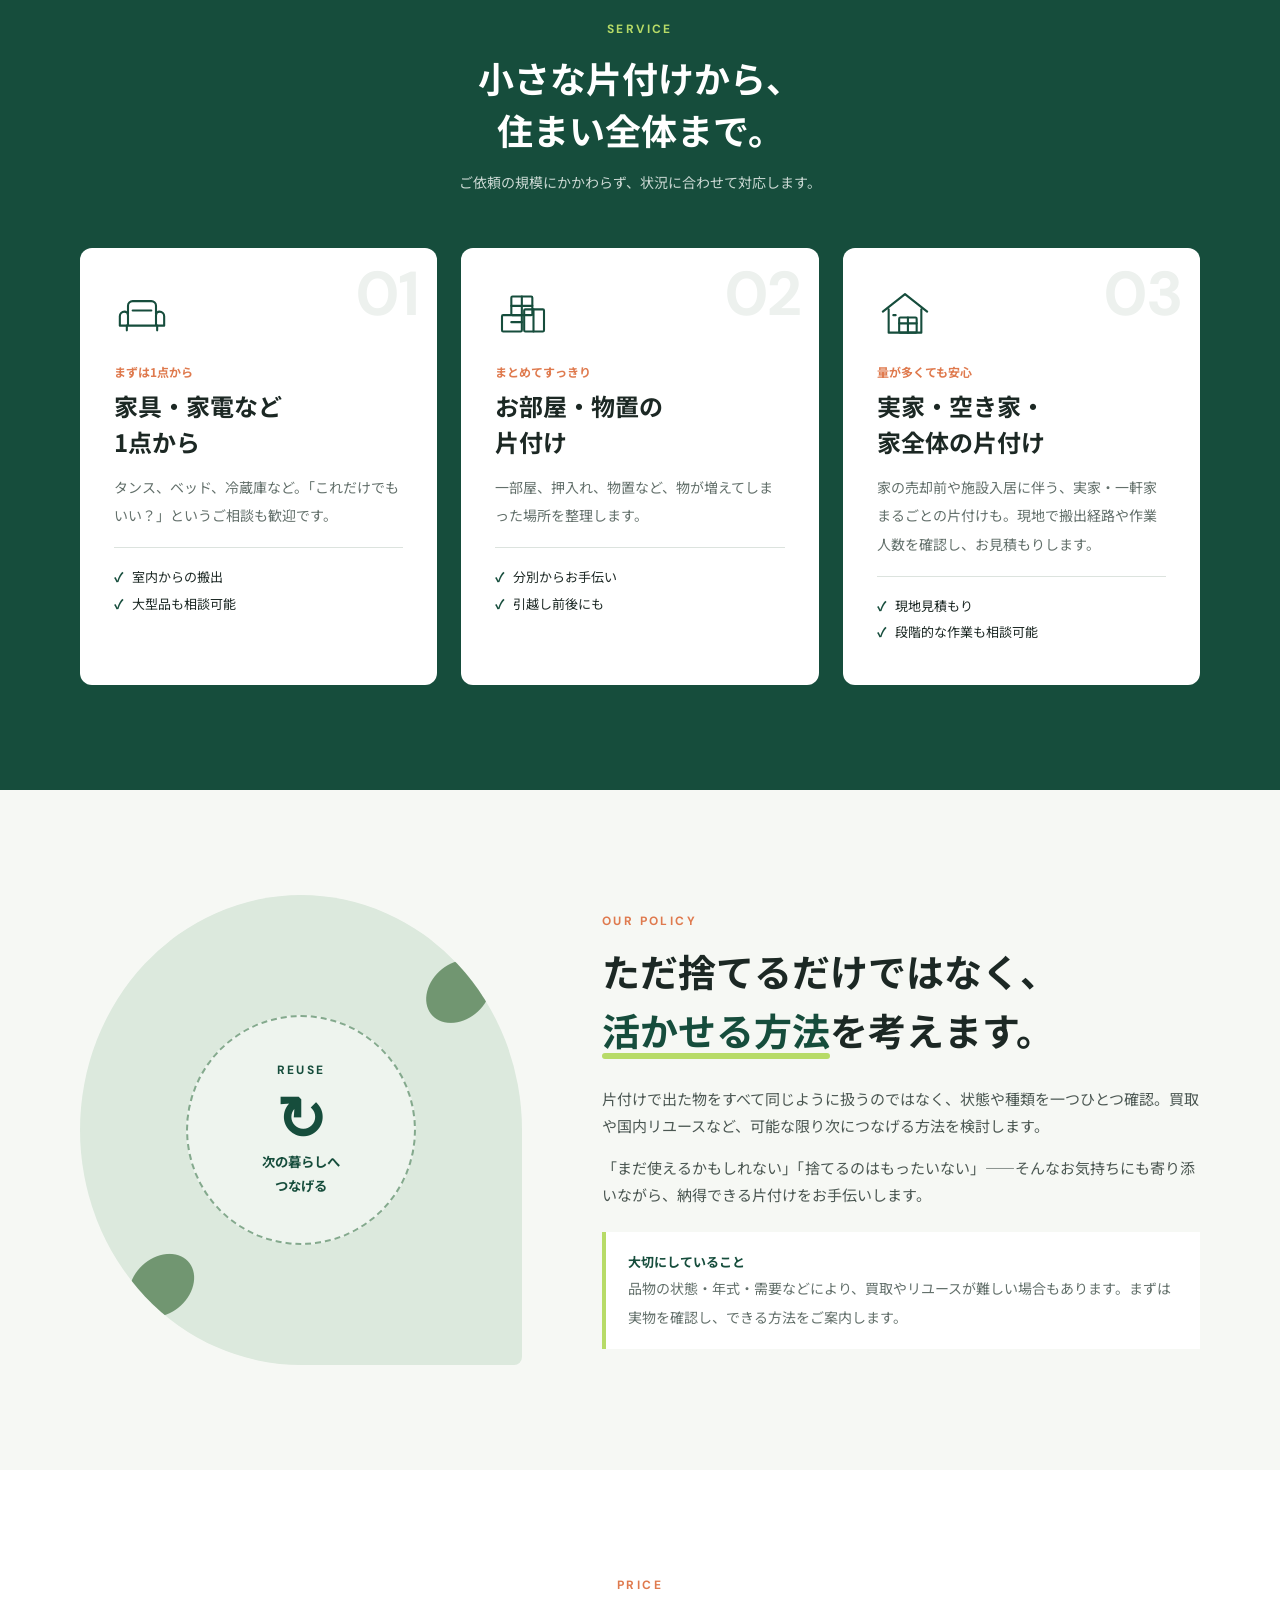
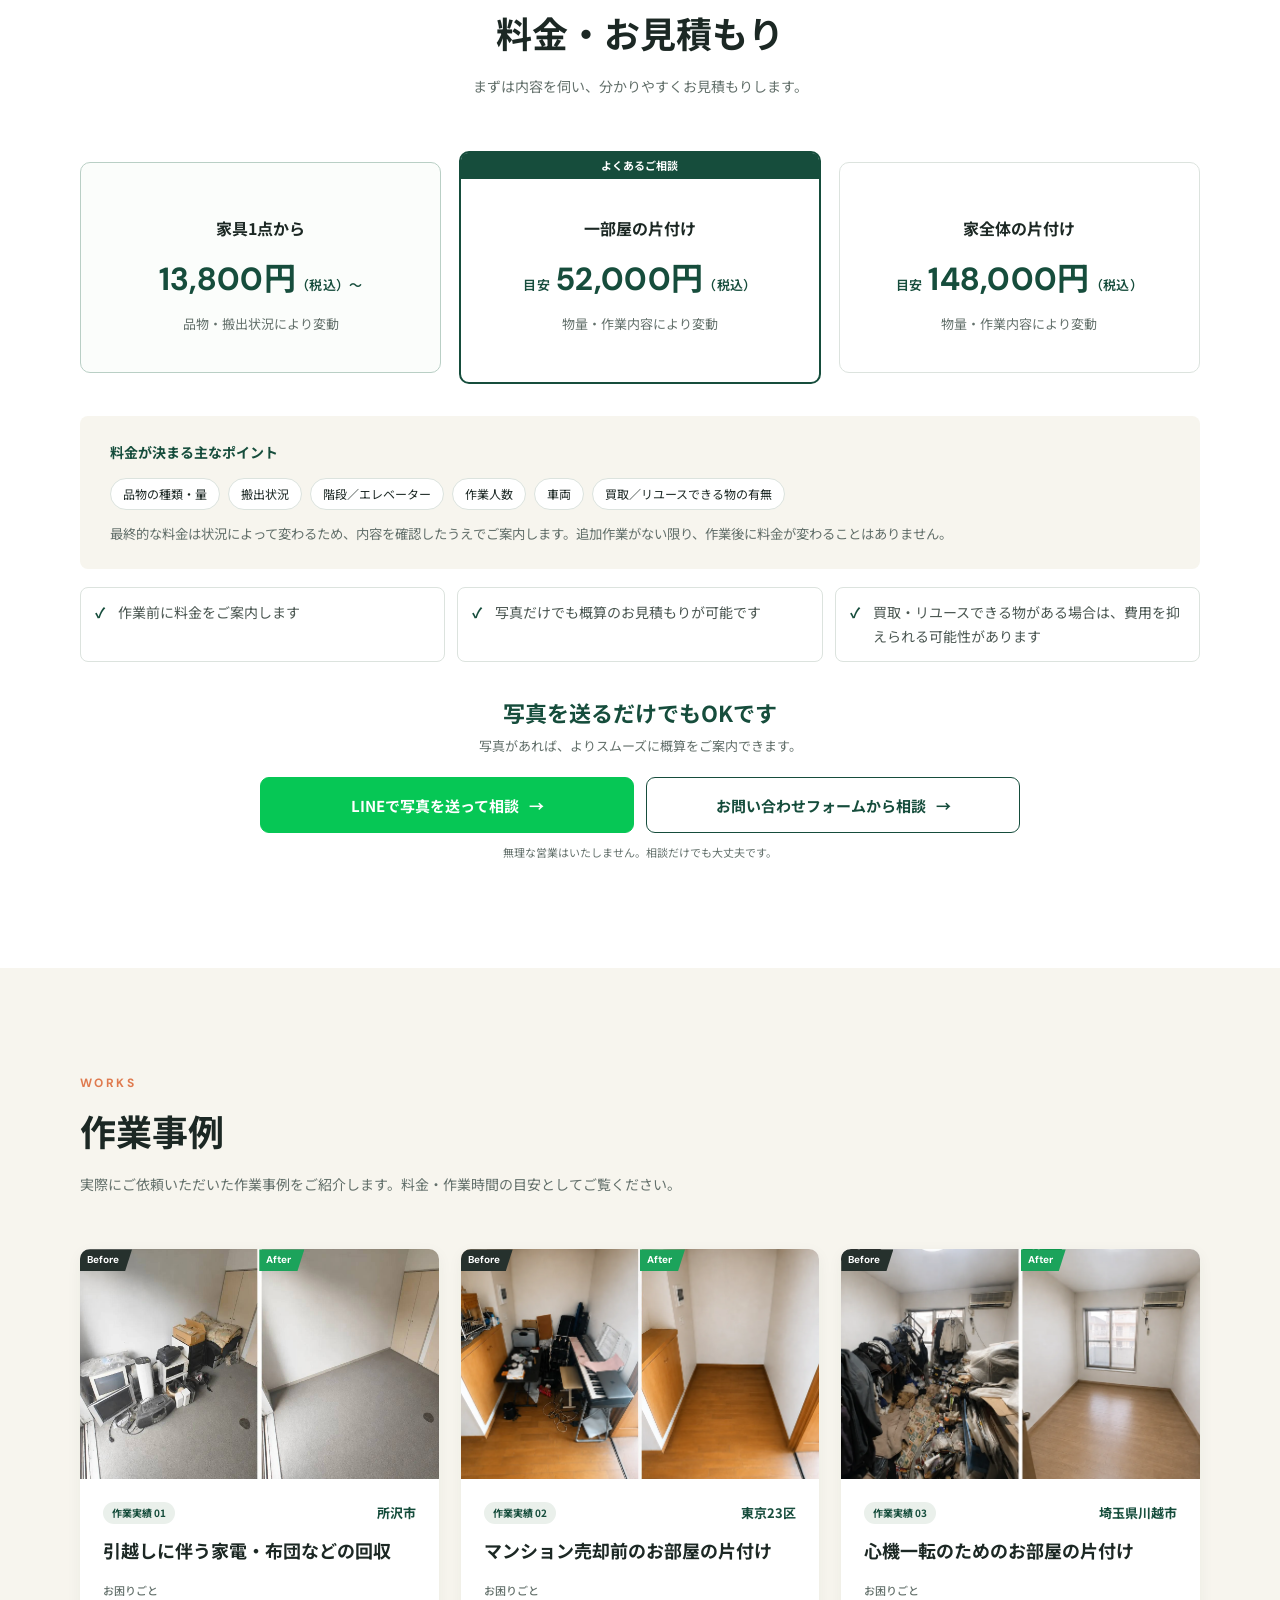
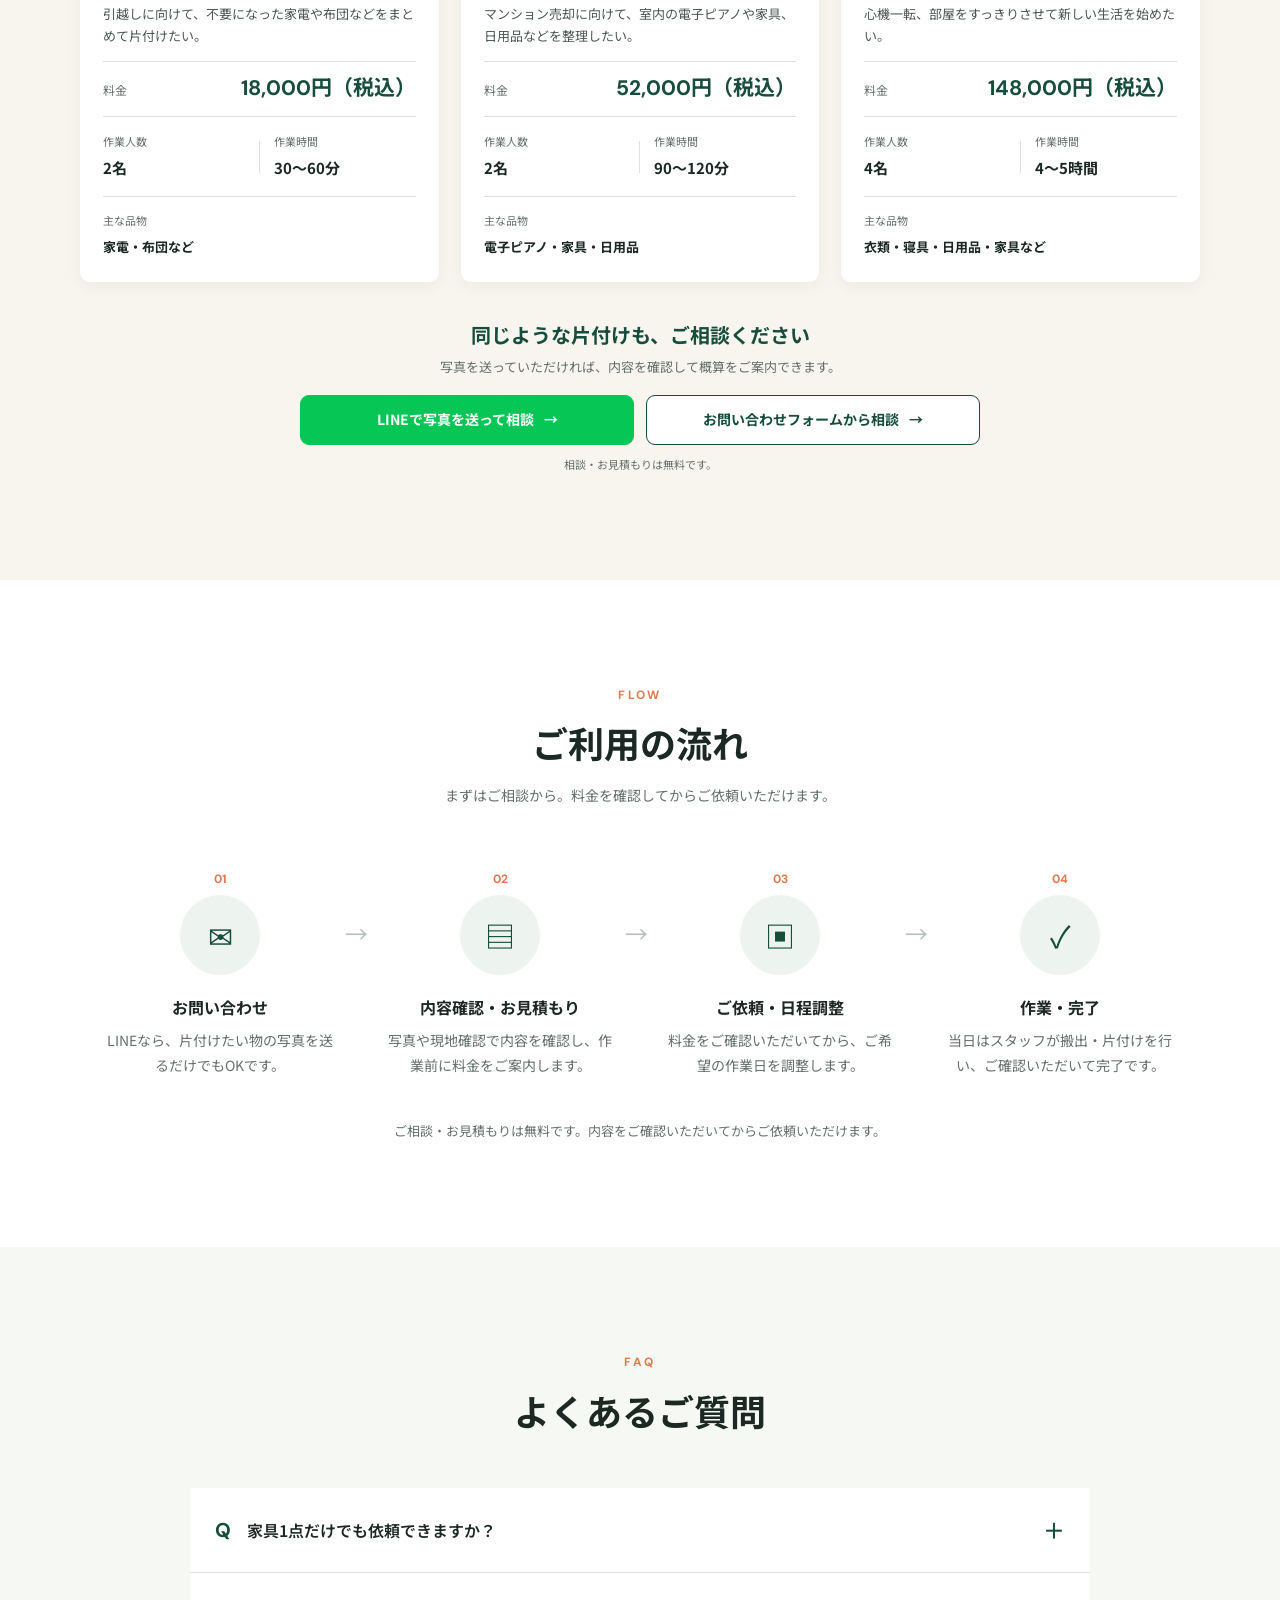
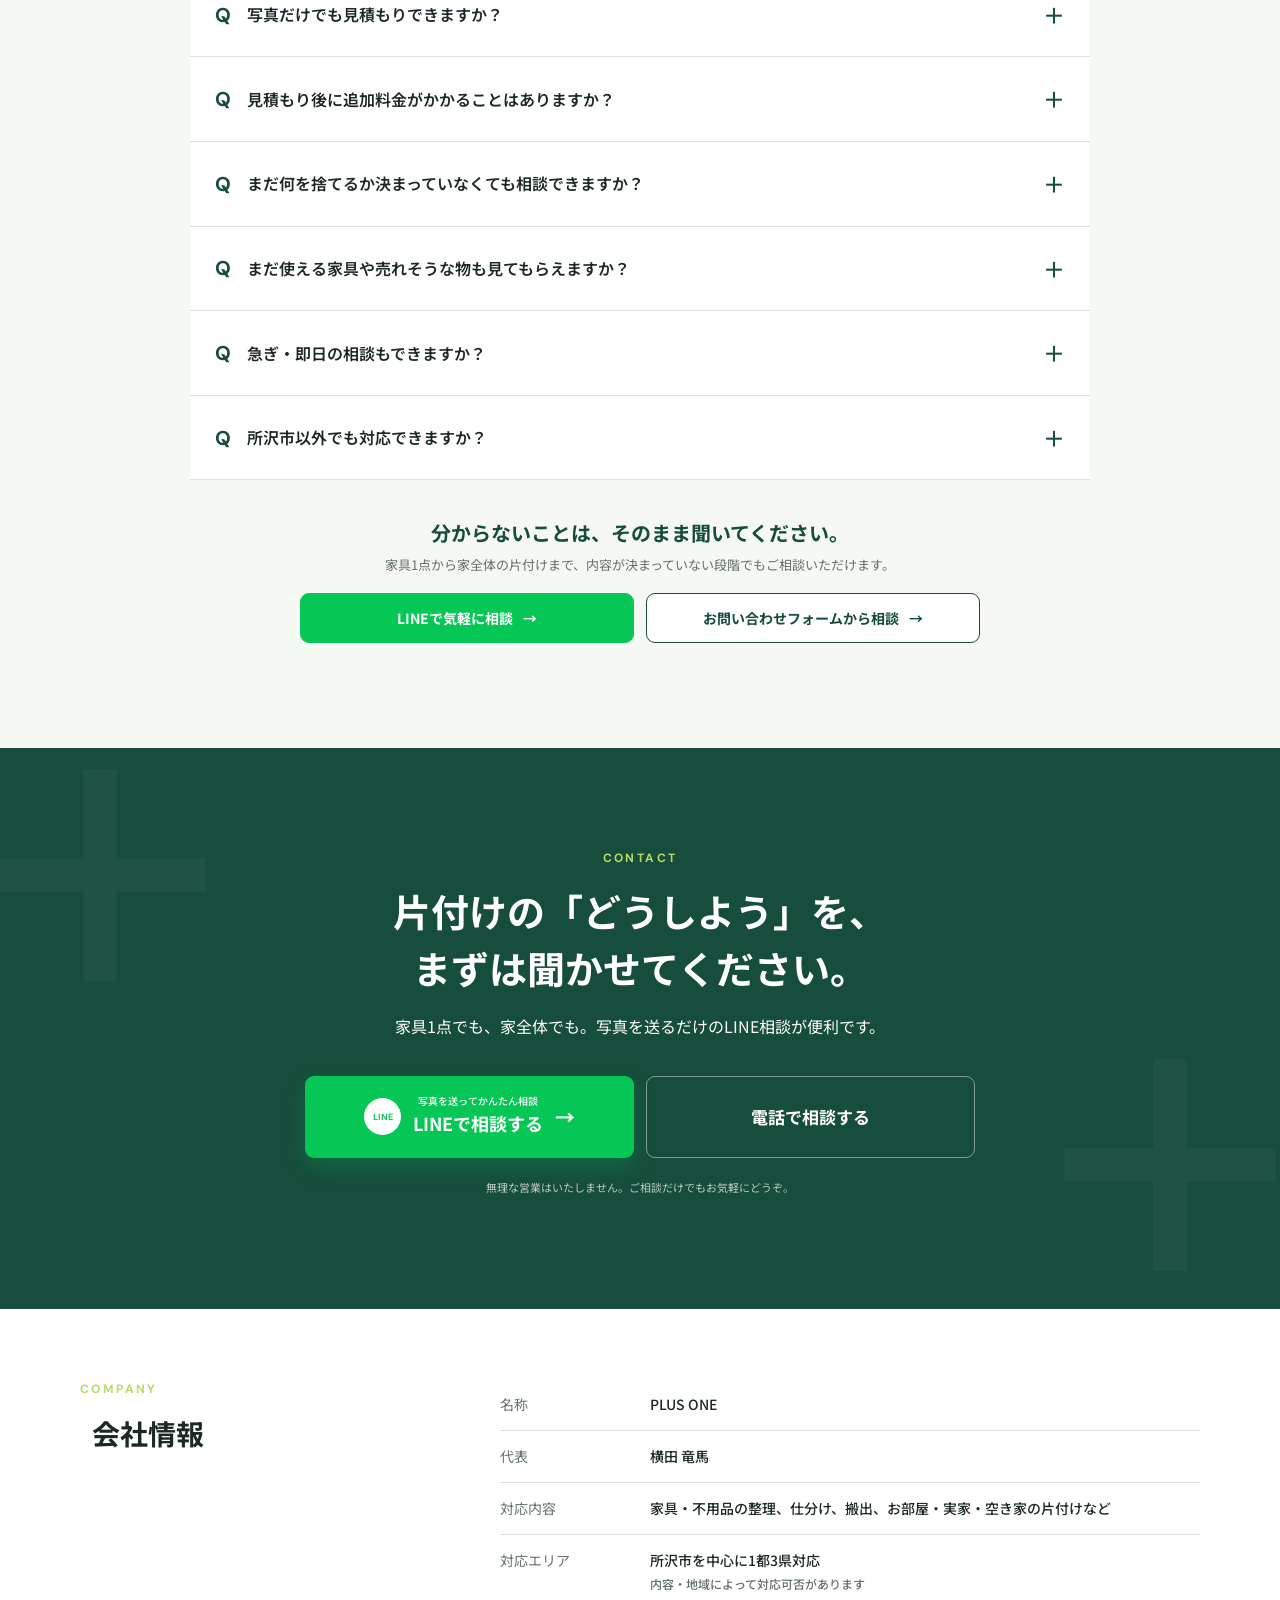
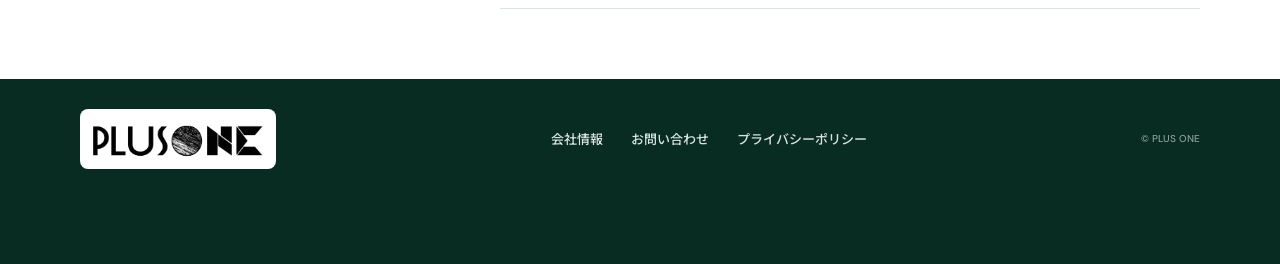
==== commit 486c22f1: "Clarify whole-house and family-home cleanout services on homepage" ====
--- a/index.html
+++ b/index.html
@@ -29,7 +29,7 @@
         <div class="hero-copy">
           <p class="area-label"><span aria-hidden="true">●</span> 所沢市を中心に1都3県対応</p>
           <h1>家具1点から、<br><em>家全体</em>の片付けまで。</h1>
-          <p class="hero-lead">仕分けから家具・不用品の搬出、家全体の片付けまで。<br>買取可能な品は査定し、リユースも含めてご提案します。</p>
+          <p class="hero-lead">実家の片付けや家の売却前、施設入居・引っ越しに伴う家財整理も。<br>仕分け・搬出から買取可能品の査定まで、まとめてご相談いただけます。</p>
           <div class="hero-actions">
             <a class="button button-line" href="https://lin.ee/5X65XVP"><span class="line-icon" aria-hidden="true">LINE</span><span><small>写真を送るだけでかんたん</small>LINEで写真を送って相談</span><b aria-hidden="true">→</b></a>
             <a class="button button-phone" href="#contact"><span aria-hidden="true">▤</span> 無料見積もりはこちら</a>
@@ -70,7 +70,7 @@
         <div class="service-grid">
           <article><div class="service-number">01</div><div class="service-icon" aria-hidden="true"><svg viewBox="0 0 48 48"><path d="M12 24v-7a4 4 0 0 1 4-4h16a4 4 0 0 1 4 4v7"/><path d="M9 22a4 4 0 0 0-4 4v8h38v-8a4 4 0 0 0-4-4 3 3 0 0 0-3 3v9H12v-9a3 3 0 0 0-3-3Z"/><path d="M11 34v4m26-4v4M16 21h16"/></svg></div><p>まずは1点から</p><h3>家具・家電など<br>1点から</h3><span>タンス、ベッド、冷蔵庫など。「これだけでもいい？」というご相談も歓迎です。</span><ul><li>室内からの搬出</li><li>大型品も相談可能</li></ul></article>
           <article><div class="service-number">02</div><div class="service-icon" aria-hidden="true"><svg viewBox="0 0 48 48"><rect x="6" y="25" width="17" height="14" rx="1"/><rect x="25" y="20" width="17" height="19" rx="1"/><rect x="14" y="9" width="18" height="16" rx="1"/><path d="M14 31h9m10-11v19M14 17h18m-9-8v16"/></svg></div><p>まとめてすっきり</p><h3>お部屋・物置の<br>片付け</h3><span>一部屋、押入れ、物置など、物が増えてしまった場所を整理します。</span><ul><li>分別からお手伝い</li><li>引越し前後にも</li></ul></article>
-          <article><div class="service-number">03</div><div class="service-icon" aria-hidden="true"><svg viewBox="0 0 48 48"><path d="M5 22 24 7l19 15M10 20v20h28V20"/><rect x="19" y="27" width="15" height="13" rx="1"/><path d="M19 32h15m-7.5-5v13M14 25h2"/></svg></div><p>量が多くても安心</p><h3>実家・空き家・<br>家全体の片付け</h3><span>家一軒分の片付けも、内容を確認しながら丁寧に進めます。</span><ul><li>現地見積もり</li><li>段階的な作業も相談可能</li></ul></article>
+          <article><div class="service-number">03</div><div class="service-icon" aria-hidden="true"><svg viewBox="0 0 48 48"><path d="M5 22 24 7l19 15M10 20v20h28V20"/><rect x="19" y="27" width="15" height="13" rx="1"/><path d="M19 32h15m-7.5-5v13M14 25h2"/></svg></div><p>量が多くても安心</p><h3>実家・空き家・<br>家全体の片付け</h3><span>家の売却前や施設入居に伴う、実家・一軒家まるごとの片付けも。現地で搬出経路や作業人数を確認し、お見積もりします。</span><ul><li>現地見積もり</li><li>段階的な作業も相談可能</li></ul></article>
         </div>
       </div>
     </section>
--- a/styles.css
+++ b/styles.css
@@ -253,3 +253,15 @@
 /* FAQ answer paragraph spacing */
 .faq-list details p br:nth-of-type(odd){display:block;content:"";margin-bottom:9px}
 .faq-list details p br:nth-of-type(even){display:none}
+
+
+/* Company and footer trust links */
+.footer-nav{display:flex;align-items:center;justify-content:center;gap:24px}
+.footer-nav a{padding:8px 2px;color:#d8e3df;font-size:13px;font-weight:500;line-height:1.5}
+.footer-nav a:hover{color:#fff}
+
+@media(max-width:600px){
+  footer .container{flex-direction:column;gap:14px;text-align:center}
+  .footer-nav{flex-direction:column;gap:2px}
+  .footer-nav a{min-height:40px;display:flex;align-items:center;padding:8px 6px;font-size:14px}
+}
